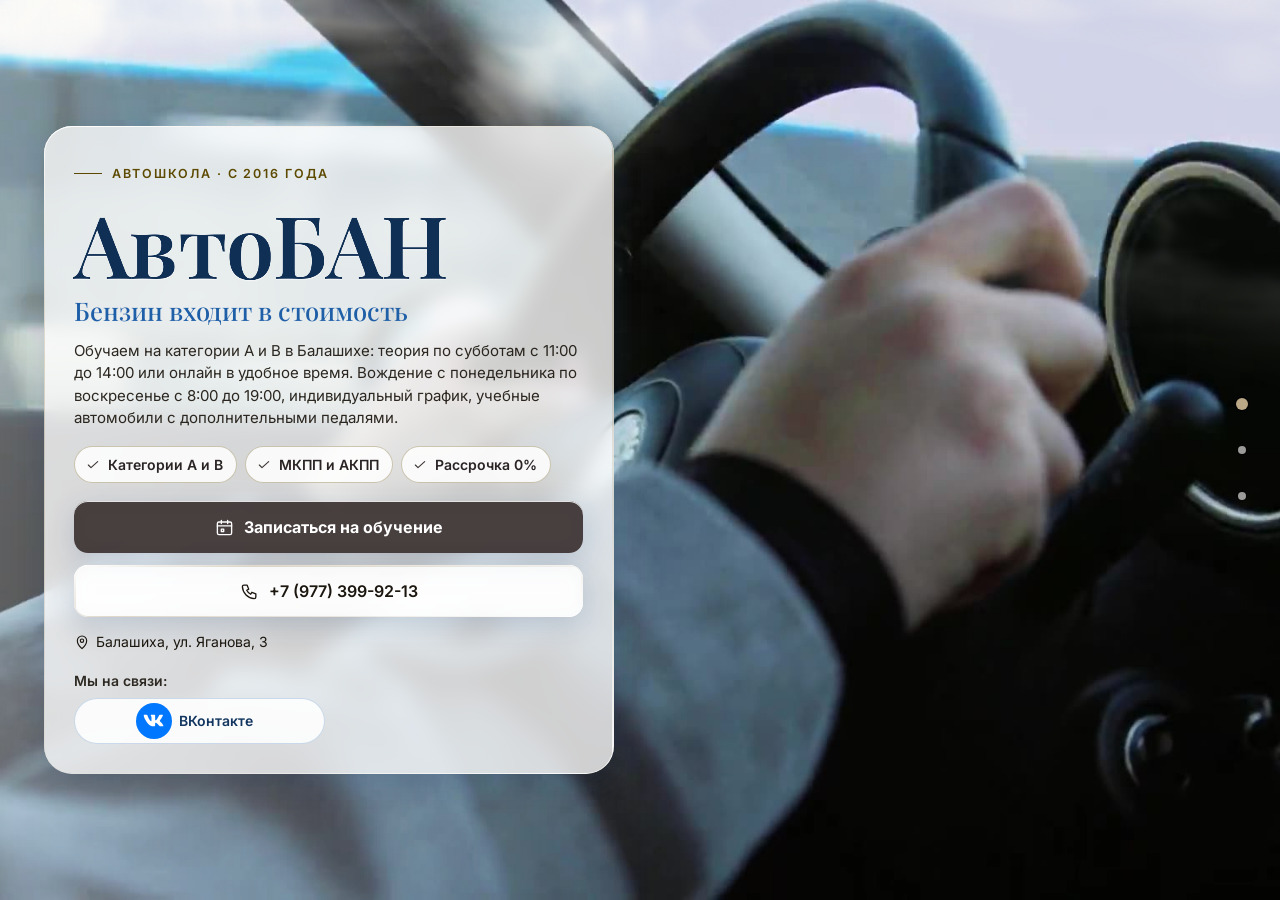
==== index.html @ 44fa5bcd "Автошкола «АвтоБАН»: этап 1 — главная, цены, контакты" ====
<!DOCTYPE html>
<html lang="ru" data-theme="light">
<head>
<meta charset="utf-8">
<meta name="viewport" content="width=device-width, initial-scale=1, viewport-fit=cover">
<title>Автошкола «АвтоБАН» — права категорий A и B, Балашиха, категория B от 55 000 ₽</title>
<meta name="description" content="Автошкола «АвтоБАН» в Балашихе: категории A и B, МКПП и АКПП, бензин входит в стоимость, рассрочка 0%. Категория B — от 55 000 ₽. ул. Яганова, 3. Телефон +7 (977) 399-92-13.">
<meta name="robots" content="noindex, nofollow, noarchive">
<meta name="geo.region" content="RU-SPE">
<meta name="geo.placename" content="Санкт-Петербург">
<meta name="geo.position" content="59.8944504;30.4585142">
<meta name="ICBM" content="59.8944504, 30.4585142">
<meta property="og:type" content="website">
<meta property="og:locale" content="ru_RU">
<meta property="og:site_name" content="Автошкола «АвтоБАН»">
<meta property="og:title" content="Автошкола «АвтоБАН» — права категорий A и B, Балашиха, категория B от 55 000 ₽">
<meta property="og:description" content="Автошкола «АвтоБАН» в Балашихе: категории A и B, МКПП и АКПП, бензин входит в стоимость, рассрочка 0%. Категория B — от 55 000 ₽. ул. Яганова, 3. Телефон +7 (977) 399-92-13.">
<meta name="twitter:card" content="summary_large_image">
<meta name="twitter:title" content="Автошкола «АвтоБАН» — права категорий A и B, Балашиха, категория B от 55 000 ₽">
<meta name="twitter:description" content="Автошкола «АвтоБАН» в Балашихе: категории A и B, МКПП и АКПП, бензин входит в стоимость, рассрочка 0%. Категория B — от 55 000 ₽. ул. Яганова, 3. Телефон +7 (977) 399-92-13.">
<meta name="theme-color" content="#fffbe0">
<link rel="icon" href="data:image/svg+xml,%3Csvg%20xmlns%3D%22http%3A//www.w3.org/2000/svg%22%20viewBox%3D%220%200%2064%2064%22%3E%3Crect%20width%3D%2264%22%20height%3D%2264%22%20rx%3D%2214%22%20fill%3D%22%231f5fa8%22/%3E%3Ccircle%20cx%3D%2232%22%20cy%3D%2232%22%20r%3D%2217%22%20fill%3D%22none%22%20stroke%3D%22%23fff%22%20stroke-width%3D%225%22/%3E%3Ccircle%20cx%3D%2232%22%20cy%3D%2232%22%20r%3D%225%22%20fill%3D%22%23ffc54d%22/%3E%3C/svg%3E">
<script>document.documentElement.classList.add('js');try{var _i=parseInt(localStorage.getItem('nb_fs2'),10),_f=[1,1.15,1.3,1.5][_i];if(_f)document.documentElement.style.setProperty('--fs',_f)}catch(e){}</script>
<style id="hero-timing">:root{--hero-d:1.2s}</style>
<link rel="preload" as="image" href="img/hero-poster.jpg" fetchpriority="high">
<!-- шрифты лежат внутри сайта: Google Fonts у российской аудитории режется -->
<style>
@font-face{font-family:'Inter';font-style:normal;font-weight:400;font-display:swap;src:url(assets/fonts/inter-400-cyrillic-ext.woff2) format('woff2');unicode-range:U+0460-052F, U+1C80-1C8A, U+20B4, U+2DE0-2DFF, U+A640-A69F, U+FE2E-FE2F}
@font-face{font-family:'Inter';font-style:normal;font-weight:400;font-display:swap;src:url(assets/fonts/inter-400-cyrillic.woff2) format('woff2');unicode-range:U+0301, U+0400-045F, U+0490-0491, U+04B0-04B1, U+2116}
@font-face{font-family:'Inter';font-style:normal;font-weight:400;font-display:swap;src:url(assets/fonts/inter-400-latin-ext.woff2) format('woff2');unicode-range:U+0100-02BA, U+02BD-02C5, U+02C7-02CC, U+02CE-02D7, U+02DD-02FF, U+0304, U+0308, U+0329, U+1D00-1DBF, U+1E00-1E9F, U+1EF2-1EFF, U+2020, U+20A0-20AB, U+20AD-20C0, U+2113, U+2C60-2C7F, U+A720-A7FF}
@font-face{font-family:'Inter';font-style:normal;font-weight:400;font-display:swap;src:url(assets/fonts/inter-400-latin.woff2) format('woff2');unicode-range:U+0000-00FF, U+0131, U+0152-0153, U+02BB-02BC, U+02C6, U+02DA, U+02DC, U+0304, U+0308, U+0329, U+2000-206F, U+20AC, U+2122, U+2191, U+2193, U+2212, U+2215, U+FEFF, U+FFFD}
@font-face{font-family:'Inter';font-style:normal;font-weight:500;font-display:swap;src:url(assets/fonts/inter-500-cyrillic-ext.woff2) format('woff2');unicode-range:U+0460-052F, U+1C80-1C8A, U+20B4, U+2DE0-2DFF, U+A640-A69F, U+FE2E-FE2F}
@font-face{font-family:'Inter';font-style:normal;font-weight:500;font-display:swap;src:url(assets/fonts/inter-500-cyrillic.woff2) format('woff2');unicode-range:U+0301, U+0400-045F, U+0490-0491, U+04B0-04B1, U+2116}
@font-face{font-family:'Inter';font-style:normal;font-weight:500;font-display:swap;src:url(assets/fonts/inter-500-latin-ext.woff2) format('woff2');unicode-range:U+0100-02BA, U+02BD-02C5, U+02C7-02CC, U+02CE-02D7, U+02DD-02FF, U+0304, U+0308, U+0329, U+1D00-1DBF, U+1E00-1E9F, U+1EF2-1EFF, U+2020, U+20A0-20AB, U+20AD-20C0, U+2113, U+2C60-2C7F, U+A720-A7FF}
@font-face{font-family:'Inter';font-style:normal;font-weight:500;font-display:swap;src:url(assets/fonts/inter-500-latin.woff2) format('woff2');unicode-range:U+0000-00FF, U+0131, U+0152-0153, U+02BB-02BC, U+02C6, U+02DA, U+02DC, U+0304, U+0308, U+0329, U+2000-206F, U+20AC, U+2122, U+2191, U+2193, U+2212, U+2215, U+FEFF, U+FFFD}
@font-face{font-family:'Inter';font-style:normal;font-weight:600;font-display:swap;src:url(assets/fonts/inter-600-cyrillic-ext.woff2) format('woff2');unicode-range:U+0460-052F, U+1C80-1C8A, U+20B4, U+2DE0-2DFF, U+A640-A69F, U+FE2E-FE2F}
@font-face{font-family:'Inter';font-style:normal;font-weight:600;font-display:swap;src:url(assets/fonts/inter-600-cyrillic.woff2) format('woff2');unicode-range:U+0301, U+0400-045F, U+0490-0491, U+04B0-04B1, U+2116}
@font-face{font-family:'Inter';font-style:normal;font-weight:600;font-display:swap;src:url(assets/fonts/inter-600-latin-ext.woff2) format('woff2');unicode-range:U+0100-02BA, U+02BD-02C5, U+02C7-02CC, U+02CE-02D7, U+02DD-02FF, U+0304, U+0308, U+0329, U+1D00-1DBF, U+1E00-1E9F, U+1EF2-1EFF, U+2020, U+20A0-20AB, U+20AD-20C0, U+2113, U+2C60-2C7F, U+A720-A7FF}
@font-face{font-family:'Inter';font-style:normal;font-weight:600;font-display:swap;src:url(assets/fonts/inter-600-latin.woff2) format('woff2');unicode-range:U+0000-00FF, U+0131, U+0152-0153, U+02BB-02BC, U+02C6, U+02DA, U+02DC, U+0304, U+0308, U+0329, U+2000-206F, U+20AC, U+2122, U+2191, U+2193, U+2212, U+2215, U+FEFF, U+FFFD}
@font-face{font-family:'Inter';font-style:normal;font-weight:700;font-display:swap;src:url(assets/fonts/inter-700-cyrillic-ext.woff2) format('woff2');unicode-range:U+0460-052F, U+1C80-1C8A, U+20B4, U+2DE0-2DFF, U+A640-A69F, U+FE2E-FE2F}
@font-face{font-family:'Inter';font-style:normal;font-weight:700;font-display:swap;src:url(assets/fonts/inter-700-cyrillic.woff2) format('woff2');unicode-range:U+0301, U+0400-045F, U+0490-0491, U+04B0-04B1, U+2116}
@font-face{font-family:'Inter';font-style:normal;font-weight:700;font-display:swap;src:url(assets/fonts/inter-700-latin-ext.woff2) format('woff2');unicode-range:U+0100-02BA, U+02BD-02C5, U+02C7-02CC, U+02CE-02D7, U+02DD-02FF, U+0304, U+0308, U+0329, U+1D00-1DBF, U+1E00-1E9F, U+1EF2-1EFF, U+2020, U+20A0-20AB, U+20AD-20C0, U+2113, U+2C60-2C7F, U+A720-A7FF}
@font-face{font-family:'Inter';font-style:normal;font-weight:700;font-display:swap;src:url(assets/fonts/inter-700-latin.woff2) format('woff2');unicode-range:U+0000-00FF, U+0131, U+0152-0153, U+02BB-02BC, U+02C6, U+02DA, U+02DC, U+0304, U+0308, U+0329, U+2000-206F, U+20AC, U+2122, U+2191, U+2193, U+2212, U+2215, U+FEFF, U+FFFD}
@font-face{font-family:'Playfair Display';font-style:normal;font-weight:500;font-display:swap;src:url(assets/fonts/playfair-display-500-cyrillic.woff2) format('woff2');unicode-range:U+0301, U+0400-045F, U+0490-0491, U+04B0-04B1, U+2116}
@font-face{font-family:'Playfair Display';font-style:normal;font-weight:500;font-display:swap;src:url(assets/fonts/playfair-display-500-latin-ext.woff2) format('woff2');unicode-range:U+0100-02BA, U+02BD-02C5, U+02C7-02CC, U+02CE-02D7, U+02DD-02FF, U+0304, U+0308, U+0329, U+1D00-1DBF, U+1E00-1E9F, U+1EF2-1EFF, U+2020, U+20A0-20AB, U+20AD-20C0, U+2113, U+2C60-2C7F, U+A720-A7FF}
@font-face{font-family:'Playfair Display';font-style:normal;font-weight:500;font-display:swap;src:url(assets/fonts/playfair-display-500-latin.woff2) format('woff2');unicode-range:U+0000-00FF, U+0131, U+0152-0153, U+02BB-02BC, U+02C6, U+02DA, U+02DC, U+0304, U+0308, U+0329, U+2000-206F, U+20AC, U+2122, U+2191, U+2193, U+2212, U+2215, U+FEFF, U+FFFD}
@font-face{font-family:'Playfair Display';font-style:normal;font-weight:600;font-display:swap;src:url(assets/fonts/playfair-display-600-cyrillic.woff2) format('woff2');unicode-range:U+0301, U+0400-045F, U+0490-0491, U+04B0-04B1, U+2116}
@font-face{font-family:'Playfair Display';font-style:normal;font-weight:600;font-display:swap;src:url(assets/fonts/playfair-display-600-latin-ext.woff2) format('woff2');unicode-range:U+0100-02BA, U+02BD-02C5, U+02C7-02CC, U+02CE-02D7, U+02DD-02FF, U+0304, U+0308, U+0329, U+1D00-1DBF, U+1E00-1E9F, U+1EF2-1EFF, U+2020, U+20A0-20AB, U+20AD-20C0, U+2113, U+2C60-2C7F, U+A720-A7FF}
@font-face{font-family:'Playfair Display';font-style:normal;font-weight:600;font-display:swap;src:url(assets/fonts/playfair-display-600-latin.woff2) format('woff2');unicode-range:U+0000-00FF, U+0131, U+0152-0153, U+02BB-02BC, U+02C6, U+02DA, U+02DC, U+0304, U+0308, U+0329, U+2000-206F, U+20AC, U+2122, U+2191, U+2193, U+2212, U+2215, U+FEFF, U+FFFD}
/* ===== Notary site — generator stylesheet (light warm base, dark theme by toggle) ===== */
:root{
  --p100:#665230; --p90:#97825e; --p80:#bba887; --p70:#c2b9a9; --p50:#dad5ce; --p40:#e0dedb;
  --p30:#eeece9; --p20:#f1f1f0; --p10:#f8f8f8; --n100:#0e0f11; --n90:#3c404b; --n10:#fff;

  --bg:var(--p10); --bg2:var(--p20); --bg3:var(--p30); --card:var(--n10); --text:var(--n100); --muted:var(--n90);
  --line:var(--p50); --line2:var(--p40); --accent:var(--p90); --accent-d:var(--p100); --accent-l:var(--p80); --accent-soft:var(--p30);
  --on-accent:#fff; --shadow:0 1px 10px rgba(51,51,51,.10); --shadow-lg:0 12px 40px rgba(30,24,10,.14);
  --hero-ov1:rgba(14,15,17,.72); --hero-ov2:rgba(14,15,17,.30); --sec-ov:rgba(248,248,248,.72);
  --ok:#2e8b57; --bad:#b4453b;
  /* те же цвета составляющими: rgba() понимают все браузеры, color-mix() — нет */
  --bg-rgb:248,248,248; --card-rgb:255,255,255; --accent-rgb:151,130,94; --ok-rgb:46,139,87;

  --zc:var(--fs); --fs:1; --vwu:calc(1vw / var(--fs)); --vhu:calc(1vh / var(--fs));   /* масштаб текста (А−/А+) и «честные» vw/vh под ним */
  --hdr-h:68px; --bar-h:70px; --vh:calc(100*var(--vhu)); --gap:24px; --radius:14px; --radius-s:10px;
  --font:"Inter",Tahoma,Arial,sans-serif; --serif:"Playfair Display",Georgia,"Times New Roman",serif;
  --ease:cubic-bezier(.65,.05,.36,1); --speed:520ms;
}
html[data-theme="dark"]{
  --bg:#17150f; --bg2:#1d1a13; --bg3:#252117; --card:#221e15; --text:#f1ebdf; --muted:#b9ae98;
  --line:#3a3325; --line2:#2f2a1e; --accent:#c9b17f; --accent-d:#e0cf9f; --accent-l:#8d7b58; --accent-soft:#2a251a;
  --on-accent:#17150f; --shadow:0 1px 12px rgba(0,0,0,.45); --shadow-lg:0 14px 40px rgba(0,0,0,.55);
  --hero-ov1:rgba(10,9,6,.80); --hero-ov2:rgba(10,9,6,.40); --sec-ov:rgba(16,15,12,.76);
  --bg-rgb:23,21,15; --card-rgb:34,30,21; --accent-rgb:201,177,127;
}

*,*::before,*::after{box-sizing:border-box}
/* А−/А+: весь сайт — шапка, плашки, меню, формы, окна — растёт пропорционально, как при увеличении масштаба в браузере */
html{-webkit-text-size-adjust:100%;scroll-behavior:auto;zoom:var(--fs,1)}
html,body{height:100%;margin:0;overflow:hidden;background:var(--bg);color:var(--text);
  font-family:var(--font);font-size:16px;line-height:1.55;-webkit-font-smoothing:antialiased}
body{overscroll-behavior:none;position:relative}
a{color:inherit;text-decoration:none}
img{display:block;max-width:100%}
button{font:inherit;color:inherit;background:none;border:0;padding:0;cursor:pointer}
input,select,textarea{font:inherit;color:inherit}
h1,h2,h3,h4,p{margin:0}
ul{margin:0;padding:0;list-style:none}
svg{display:block}
.ico{width:22px;height:22px;stroke:currentColor;fill:none;stroke-width:1.7;stroke-linecap:round;stroke-linejoin:round;flex:none}
.vh{position:absolute!important;width:1px;height:1px;overflow:hidden;clip:rect(0 0 0 0);white-space:nowrap}

/* ---------- typography helpers ---------- */
.kicker{display:inline-flex;align-items:center;gap:10px;font-size:13px;font-weight:600;letter-spacing:.14em;text-transform:uppercase;color:var(--accent)}
.kicker::before{content:"";width:28px;height:1px;background:var(--accent)}
.h2{font-size:clamp(26px,calc(3.2*var(--vwu,1vw)),40px);font-weight:600;letter-spacing:-.02em;line-height:1.12;margin-top:10px}
.lead{color:var(--muted);font-size:17px;max-width:640px;margin-top:12px}
.sec-head{margin-bottom:28px}
#contacts .sec-head{margin-bottom:18px}

/* ---------- buttons ---------- */
.btn{display:inline-flex;align-items:center;justify-content:center;gap:10px;min-height:48px;padding:0 22px;border-radius:999px;
  font-weight:600;font-size:15px;line-height:1;border:1.5px solid transparent;transition:background .25s,color .25s,border-color .25s,transform .2s,box-shadow .25s;white-space:nowrap}
.btn:active{transform:translateY(1px)}
.btn-primary{background:var(--accent-d);color:var(--on-accent);border-color:var(--accent-d)}
.btn-primary:hover{background:var(--accent);border-color:var(--accent);color:#fff}
html[data-theme="dark"] .btn-primary:hover{color:#17150f}
.btn-ghost{border-color:var(--line);color:var(--text);background:var(--card)}
.btn-ghost:hover{border-color:var(--accent);color:var(--accent-d)}
.btn-light{background:rgba(255,255,255,.14);color:#fff;border-color:rgba(255,255,255,.55);backdrop-filter:blur(6px)}
.btn-light:hover{background:#fff;color:var(--n100)}
.btn-white{background:#fff;color:var(--n100);border-color:#fff}
.btn-white:hover{background:var(--p30);border-color:var(--p30)}
.btn .ico{width:18px;height:18px}
.btn-sm{min-height:44px;padding:0 16px;font-size:14px}

/* ---------- header ---------- */
.hdr{position:fixed;top:0;left:0;right:0;height:var(--hdr-h);z-index:200;display:flex;align-items:center;
  zoom:calc(1 / var(--zc,1)); --vwu:1vw; --vhu:1vh;   /* А−/А+ шапку не трогают: она всегда как при 100 % (страница в zoom, шапка — встречный zoom) */
  background:rgba(var(--bg-rgb),.88);backdrop-filter:blur(12px);-webkit-backdrop-filter:blur(12px);
  border-bottom:1px solid var(--line2);transition:background .3s}
.hdr-in{width:100%;max-width:1280px;margin:0 auto;padding:0 28px;display:flex;align-items:center;gap:24px}
.brand{display:flex;align-items:center;gap:12px;min-width:0;min-height:44px}
.mono-img{object-fit:contain;background:#fff;padding:2px;box-sizing:border-box}
.mono{width:42px;height:42px;border-radius:12px;background:var(--accent-d);color:var(--on-accent);display:grid;place-items:center;
  font-family:var(--serif);font-size:20px;font-weight:600;flex:none;letter-spacing:.02em}
.brand-t{display:flex;flex-direction:column;line-height:1.15;min-width:0}
.brand-n{font-weight:600;font-size:15px;white-space:nowrap;overflow:hidden;text-overflow:ellipsis}
.brand-s{font-size:13px;color:var(--muted);white-space:nowrap;overflow:hidden;text-overflow:ellipsis}
.nav{display:flex;align-items:center;gap:4px;margin-left:auto}
.nav > li{position:relative}
.nav-a{display:inline-flex;align-items:center;gap:6px;min-height:44px;padding:10px 12px;border-radius:8px;font-size:14px;font-weight:500;color:var(--text);opacity:.8;transition:opacity .2s,background .2s}
.nav-a:hover,.nav-a.cur,.nav > li.open > .nav-a{opacity:1;background:var(--bg3)}
.nav-a .chev{width:14px;height:14px;transition:transform .25s}
.nav > li.open > .nav-a .chev{transform:rotate(180deg)}
.hdr-tools{display:flex;align-items:center;gap:6px;margin-left:8px}
.tool{width:44px;height:44px;border-radius:10px;display:grid;place-items:center;color:var(--text);opacity:.8;transition:background .2s,opacity .2s}
.tool:hover{background:var(--bg3);opacity:1}
.tool .ico{width:20px;height:20px}
.tool-lang{width:auto;padding:0 10px;gap:6px;font-size:13px;font-weight:600;letter-spacing:.04em;display:flex;align-items:center}
.lang-wrap{position:relative}
.lang-dd{position:absolute;right:0;top:calc(100% + 8px);background:var(--card);border:1px solid var(--line);border-radius:12px;box-shadow:var(--shadow-lg);
  padding:6px;min-width:190px;display:none;z-index:210}
.lang-wrap.open .lang-dd{display:block}
.lang-dd button,.lang-dd a{display:flex;width:100%;align-items:center;gap:10px;min-height:44px;padding:9px 12px;border-radius:8px;font-size:14px;text-align:left}
.lang-dd button:hover,.lang-dd a:hover{background:var(--bg3)}
.lang-dd button.cur,.lang-dd a.cur{color:var(--accent-d);font-weight:600}
.lang-dd b{font-size:13px;letter-spacing:.08em;width:26px;color:var(--muted)}
.hdr-book{margin-left:4px}
.burger{display:none}
.moon,.sun{display:none}
html[data-theme="dark"] .sun{display:block}
html:not([data-theme="dark"]) .moon{display:block}

/* mega menu */
.mega{position:absolute;left:50%;top:calc(100% + 10px);transform:translateX(-50%);width:min(980px,calc(calc(100*var(--vwu,1vw)) - 40px));
  background:var(--card);border:1px solid var(--line);border-radius:16px;box-shadow:var(--shadow-lg);padding:20px;display:none;z-index:210}
.nav > li.open > .mega{display:block}
.mega-head{display:flex;justify-content:space-between;align-items:baseline;gap:16px;padding:0 6px 14px;border-bottom:1px solid var(--line2);margin-bottom:12px}
.mega-head b{font-size:14px}
.mega-head span{font-size:13px;color:var(--muted)}
.mega-grid{display:grid;grid-template-columns:repeat(2,1fr);gap:4px}
.mega-it{display:flex;gap:12px;align-items:flex-start;padding:10px 12px;border-radius:10px;text-align:left;width:100%;transition:background .2s}
.mega-it:hover{background:var(--bg3)}
.mega-it .cic{width:38px;height:38px;border-radius:10px;background:var(--accent-soft);color:var(--accent-d);display:grid;place-items:center;flex:none}
.mega-it .cic .ico{width:20px;height:20px}
.mega-it b{display:block;font-size:14px;font-weight:600}
.mega-it small{display:block;font-size:13px;color:var(--muted);line-height:1.35;margin-top:2px}
.mega-it em{font-style:normal;font-size:13px;color:var(--accent);margin-top:3px;display:block}

/* mobile menu */
.mmenu{position:fixed;top:calc(var(--hdr-h) / var(--zc,1));left:0;right:0;bottom:var(--bar-h);z-index:190;background:var(--bg);overflow-y:auto;padding:14px 18px 30px;display:none}
.mmenu.open{display:block}
.mmenu a,.mmenu .macc > button{display:flex;align-items:center;justify-content:space-between;width:100%;padding:14px 6px;border-bottom:1px solid var(--line2);font-size:17px;font-weight:500;text-align:left}
.mmenu .macc > button .chev{width:18px;height:18px;transition:transform .25s}
.mmenu .macc.open > button .chev{transform:rotate(180deg)}
.mmenu .macc-list{display:none;padding:4px 0 8px}
.mmenu .macc.open .macc-list{display:block}
.mmenu .macc-list button{display:flex;align-items:center;gap:12px;width:100%;padding:11px 8px;border-radius:10px;text-align:left;font-size:15px}
.mmenu .macc-list button:hover{background:var(--bg3)}
.mmenu .macc-list .cic{width:32px;height:32px;border-radius:8px;background:var(--accent-soft);color:var(--accent-d);display:grid;place-items:center;flex:none}
.mmenu .macc-list .cic .ico{width:17px;height:17px}
.mmenu-foot{display:flex;flex-wrap:wrap;gap:8px;margin-top:18px}
.mmenu-foot .btn{flex:1}

/* ---------- full-page scroller ---------- */
.fp{position:relative;width:100%;height:var(--vh);overflow:hidden}
.fp-track{will-change:transform;transition:transform var(--speed) var(--ease)}
.fp-track.no-anim{transition:none}
.sec{position:relative;height:var(--vh);width:100%;overflow:hidden}
.sec-scroll{height:100%;overflow-y:auto;overflow-x:hidden;display:flex;flex-direction:column;
  padding:calc(var(--hdr-h) / var(--zc,1) + 20px) 28px calc(var(--bar-h) + 96px);-webkit-overflow-scrolling:touch;scrollbar-width:thin;scrollbar-color:var(--line) transparent}
.wrap{margin:auto;width:100%;max-width:1180px}
.sec-alt{background:var(--bg2)}

/* reveal animation */
.rv{opacity:0;transform:translateY(18px);transition:opacity .7s ease,transform .7s ease;transition-delay:calc(var(--i,0) * 90ms)}
.sec.active .rv{opacity:1;transform:none}

/* side dots */
.dots{position:fixed;right:16px;top:50%;transform:translateY(-50%);z-index:150;display:flex;flex-direction:column;gap:2px}
.dots button{position:relative;width:44px;height:44px;display:grid;place-items:center}
.dots button::after{content:"";width:8px;height:8px;border-radius:50%;background:var(--muted);opacity:.45;transition:transform .25s,opacity .25s,background .25s}
.dots button:hover::after{opacity:.9}
.dots button.cur::after{background:var(--accent);opacity:1;transform:scale(1.5)}
.dots button span{position:absolute;right:32px;top:50%;transform:translateY(-50%) translateX(6px);background:var(--n100);color:#fff;font-size:13px;
  padding:5px 10px;border-radius:6px;white-space:nowrap;opacity:0;pointer-events:none;transition:opacity .2s,transform .2s}
.dots button:hover span{opacity:1;transform:translateY(-50%)}
.sec-hero ~ .dots{color:#fff}
body[data-sec="0"] .dots button::after{background:#fff}
body[data-sec="0"] .dots button.cur::after{background:var(--p80)}

.sec:not(.sec-hero) .sec-scroll{position:relative;z-index:1}

.status{display:inline-flex;align-items:center;gap:8px;padding:8px 14px 8px 10px;border-radius:999px;background:rgba(255,255,255,.12);border:1px solid rgba(255,255,255,.28);font-size:13px;backdrop-filter:blur(6px)}
.status i{width:9px;height:9px;border-radius:50%;background:#7bd389;box-shadow:0 0 0 3px rgba(123,211,137,.28)}
.status.closed i{background:#f08a7e;box-shadow:0 0 0 3px rgba(240,138,126,.28)}
.status.soon i{background:#f0c674;box-shadow:0 0 0 3px rgba(240,198,116,.28)}
.status span{opacity:.85}
.addr-link{display:inline-flex;align-items:center;gap:6px;border-bottom:1px solid currentColor;padding:13px 0 14px;margin:-13px 0 -14px;transition:color .2s}
.addr-link:hover{color:var(--accent)}
.addr-link .ico{width:16px;height:16px}

/* ---------- services ---------- */
.svc-grid{display:grid;grid-template-columns:repeat(5,1fr);gap:14px}
.svc{display:flex;flex-direction:column;align-items:flex-start;gap:10px;padding:18px 16px 16px;border-radius:var(--radius);background:var(--card);border:1px solid var(--line2);
  text-align:left;min-height:170px;transition:transform .25s,box-shadow .25s,border-color .25s;position:relative}
.svc:hover{transform:translateY(-3px);box-shadow:var(--shadow-lg);border-color:var(--accent-l)}
.svc .cic{width:44px;height:44px;border-radius:12px;background:var(--accent-soft);color:var(--accent-d);display:grid;place-items:center}
.svc b{font-size:15px;font-weight:600;line-height:1.3}
.svc small{font-size:13px;color:var(--muted);line-height:1.35}
.svc em{font-style:normal;font-size:13px;color:var(--accent);margin-top:auto;padding-top:6px;display:inline-flex;align-items:center;gap:4px}
.svc em .ico{width:12px;height:12px}

/* ---------- about ---------- */
.about{display:grid;grid-template-columns:1.15fr .85fr;gap:48px;align-items:start}
.about-txt p{color:var(--muted);margin-top:14px;font-size:16px}
.about-txt p:first-of-type{color:var(--text)}
.quote{margin-top:22px;padding:16px 20px;border-left:3px solid var(--accent);background:var(--card);border-radius:0 12px 12px 0;font-family:var(--serif);font-size:18px;line-height:1.45;color:var(--text)}
.creds{display:grid;gap:10px}
.cred{display:flex;gap:14px;align-items:center;padding:14px 16px;border-radius:12px;background:var(--card);border:1px solid var(--line2)}
.cred .cic{width:40px;height:40px;border-radius:10px;background:var(--accent-soft);color:var(--accent-d);display:grid;place-items:center;flex:none}
.cred .cic .ico{width:20px;height:20px}
.cred small{display:block;font-size:13px;color:var(--muted);text-transform:uppercase;letter-spacing:.06em}
.cred b{display:block;font-size:15px;font-weight:600;line-height:1.3}
.chips{display:flex;flex-wrap:wrap;gap:8px;margin-top:16px}
.chips li{padding:8px 14px;border-radius:999px;border:1px solid var(--accent-l);color:var(--accent-d);font-size:13.5px;font-weight:500;background:var(--card)}
.strong-lbl{margin-top:22px;font-size:13px;text-transform:uppercase;letter-spacing:.1em;color:var(--muted)}

/* ---------- how ---------- */
.steps{display:grid;grid-template-columns:repeat(5,1fr);gap:16px;position:relative;margin-top:14px}
.steps::before{content:"";position:absolute;left:8%;right:8%;top:30px;height:1px;background:var(--line)}
.step{position:relative;padding:0 8px}
.step-n{width:60px;height:60px;border-radius:50%;background:var(--card);border:1.5px solid var(--accent-l);color:var(--accent-d);display:grid;place-items:center;
  font-family:var(--serif);font-size:24px;font-weight:600;position:relative;z-index:1;transition:background .4s,color .4s}
.sec.active .step-n{animation:pop .6s var(--ease) both;animation-delay:calc(var(--i) * 140ms + 150ms)}
@keyframes pop{0%{transform:scale(.6);opacity:0}60%{transform:scale(1.08);opacity:1}100%{transform:scale(1)}}
.step b{display:block;margin-top:16px;font-size:17px;font-weight:600}
.step p{color:var(--muted);font-size:14.5px;margin-top:6px}

/* ---------- reviews ---------- */
.reviews{display:grid;grid-template-columns:300px 1fr;gap:28px;align-items:start}
.rsum{background:var(--card);border:1px solid var(--line2);border-radius:var(--radius);padding:26px 24px;text-align:center}
.rsum .big{font-family:var(--serif);font-size:64px;line-height:1;font-weight:500;color:var(--accent-d)}
.stars{display:inline-flex;gap:3px;--fill:100%}
.stars svg{width:20px;height:20px}
.stars .st{fill:var(--line);stroke:none}
.stars .st.on{fill:#e7b73b}
.stars .st.half{fill:url(#halfgrad)}
.rsum .stars{margin-top:8px}
.rsum p{color:var(--muted);font-size:13.5px;margin-top:10px;line-height:1.4}
.rsum .btn{margin-top:16px;width:100%}
.rsum .gis{display:block;margin:10px 0 -14px;padding:14px 0;font-size:13px;color:var(--accent-d);text-decoration:underline;text-underline-offset:3px}
.rgrid{display:grid;grid-template-columns:repeat(2,1fr);gap:14px}
.rev{background:var(--card);border:1px solid var(--line2);border-radius:var(--radius);padding:20px;display:flex;flex-direction:column;gap:10px}
.rev .stars svg{width:15px;height:15px}
.rev p{font-size:14.5px;line-height:1.5;flex:1}
.rev p::before{content:"“";font-family:var(--serif);color:var(--accent);font-size:22px;line-height:0;margin-right:4px;vertical-align:-6px}
.rev-meta{display:flex;flex-wrap:wrap;justify-content:space-between;gap:4px 10px;align-items:baseline;font-size:13px;color:var(--muted)}
.rev-meta b{color:var(--text);font-weight:600}
.rev-src{display:inline-flex;align-items:center;gap:5px;white-space:nowrap;margin-left:auto}
.rev-src i{width:6px;height:6px;border-radius:50%;background:var(--accent)}
.rev-sample{color:var(--muted);font-style:italic;opacity:.85}
.rev-real{color:var(--accent-d);font-weight:600}
.rev-real i{background:var(--ok)}
.rev-is-real{border-color:var(--accent-l)}
.demo-note{margin-top:14px;max-width:760px;font-size:13.5px;line-height:1.45;color:var(--muted);background:var(--accent-soft);
  border-left:3px solid var(--accent);border-radius:0 8px 8px 0;padding:8px 12px}
.rnote{margin-top:14px;font-size:13px;color:var(--muted)}

/* ---------- faq ---------- */
.faq{display:grid;grid-template-columns:1fr 1fr;gap:0 32px;align-items:start}
.faq-col{display:flex;flex-direction:column}
.fq{border-bottom:1px solid var(--line)}
.fq > button{display:flex;width:100%;align-items:center;justify-content:space-between;gap:16px;min-height:44px;padding:16px 4px;text-align:left;font-weight:600;font-size:15.5px;line-height:1.35}
.fq > button .pl{width:26px;height:26px;border-radius:50%;border:1px solid var(--line);display:grid;place-items:center;flex:none;color:var(--accent-d);transition:transform .3s,background .3s}
.fq > button .pl .ico{width:14px;height:14px}
.fq.open > button .pl{transform:rotate(45deg);background:var(--accent-soft)}
.fq-a{display:grid;grid-template-rows:0fr;transition:grid-template-rows .35s var(--ease)}
.fq.open .fq-a{grid-template-rows:1fr}
.fq-a > div{overflow:hidden}
.fq-a p{color:var(--muted);font-size:14.5px;padding:0 4px 16px;line-height:1.55}
.fq-a .faq-note{font-size:13px;color:var(--accent-d);padding-bottom:6px}
.fq-a .faq-note:empty{display:none}

/* ---------- contacts ---------- */
.contacts{display:grid;grid-template-columns:1fr 1.05fr 1fr;gap:18px;align-items:stretch}
.contacts .cbox{padding:16px 18px}
.cbox{background:var(--card);border:1px solid var(--line2);border-radius:var(--radius);padding:20px}
.cl{display:grid;gap:12px}
.cl li{display:flex;gap:12px;align-items:flex-start}
.cl .cic{width:36px;height:36px;border-radius:10px;background:var(--accent-soft);color:var(--accent-d);display:grid;place-items:center;flex:none}
.cl .cic .ico{width:18px;height:18px}
.cl small{display:block;font-size:13px;color:var(--muted);text-transform:uppercase;letter-spacing:.06em}
.cl b{display:block;font-weight:500;font-size:15px;line-height:1.4}
.cl a.tel,.cl a.mail{display:block;padding:14px 0;margin:-14px 0}
.cl a.tel:hover,.cl a.mail:hover{color:var(--accent-d)}
.hours-link{display:inline-block;font-size:13px;color:var(--accent-d);text-decoration:underline;text-underline-offset:3px;padding:14px 0;margin:-14px 0}
.cl .msgs{display:flex;gap:8px;margin-top:4px;flex-wrap:wrap}
.cl .msgs a{display:inline-flex;align-items:center;gap:6px;padding:6px 10px;border-radius:8px;border:1px solid var(--line);font-size:13px;min-height:44px}
.cl .msgs a .ico{width:16px;height:16px}
.mapbox{display:flex;flex-direction:column;gap:12px;padding:12px}
.map{flex:1;min-height:280px;border-radius:10px;overflow:hidden;border:1px solid var(--line);background:var(--bg3);position:relative}
.map iframe{width:100%;height:100%;border:0;position:absolute;inset:0}
.map-actions{display:flex;gap:8px;flex-wrap:wrap}
.map-actions .btn{flex:1;min-height:44px;font-size:14px;padding:0 12px}

/* form */
.form h3{font-size:19px;font-weight:600}
.form .fdesc{color:var(--muted);font-size:13.5px;margin-top:6px}
.fg{display:grid;gap:8px;margin-top:12px}
.f2{display:grid;grid-template-columns:1fr 1fr;gap:10px}
.fld{display:flex;flex-direction:column;gap:4px}
.fld label{font-size:13px;color:var(--muted);font-weight:500}
.fld input,.fld select,.fld textarea{width:100%;background:var(--bg);border:1px solid var(--line);border-radius:10px;padding:8px 12px;font-size:14px;transition:border-color .2s,box-shadow .2s;min-height:44px}
.fld textarea{min-height:48px;resize:vertical}
.fld input:focus,.fld select:focus,.fld textarea:focus{outline:0;border-color:var(--accent);box-shadow:0 0 0 3px rgba(var(--accent-rgb),.22)}
.fld.err input,.fld.err select{border-color:var(--bad)}
.ferr{font-size:13px;color:var(--bad);display:none}
.fld.err .ferr{display:block}
.fnote{font-size:13px;color:var(--muted);margin-top:8px;line-height:1.4}
.fok{display:none;margin-top:10px;padding:10px 12px;border-radius:10px;background:rgba(var(--ok-rgb),.12);color:var(--ok);font-size:13.5px}
.fok.show{display:block}

.foot{margin-top:18px;padding-top:12px;padding-left:250px;flex-wrap:nowrap;align-items:flex-start;border-top:1px solid var(--line2);display:flex;justify-content:space-between;gap:16px;flex-wrap:wrap;font-size:13px;color:var(--muted)}
.foot p{max-width:none}
.foot .fl{white-space:nowrap;flex:none}
.foot .fl a{margin-left:14px;padding:14px 0;margin-top:-14px;margin-bottom:-14px;display:inline-block;min-width:44px;text-align:center;text-decoration:underline;text-underline-offset:3px}

/* ---------- bottom bar ---------- */
.bar{position:fixed;inset:auto 0 0;z-index:300;background:var(--card);box-shadow:0 -1px 10px rgba(51,51,51,.1);border-top:1px solid var(--line2);
  padding:6px 0;padding-bottom:calc(6px + env(safe-area-inset-bottom,0px))}
.bar-in{display:flex;justify-content:space-around;align-items:center;max-width:1080px;margin:0 auto}
.bi{display:flex;flex-direction:column;align-items:center;gap:5px;padding:8px 24px;border-radius:10px;font-size:13.5px;line-height:1;color:var(--text);opacity:.65;
  transition:opacity .3s,background .3s,color .3s;flex:1;max-width:190px;min-width:0}
.bi span{white-space:nowrap;max-width:100%;overflow:hidden;text-overflow:ellipsis}
.bi .ico{width:24px;height:24px}
.bi:hover{opacity:1;background:var(--bg3)}
.bi.cur{opacity:1;color:var(--accent-d)}


/* ---------- modals ---------- */
.modal{position:fixed;inset:0;z-index:400;background:rgba(14,15,17,.62);display:none;align-items:center;justify-content:center;padding:20px}
.modal.open{display:flex}
.mbox{background:var(--card);color:var(--text);border-radius:18px;width:100%;max-width:560px;max-height:min(calc(86*var(--vhu,1vh)),860px);overflow:auto;padding:26px 26px 22px;position:relative;box-shadow:var(--shadow-lg);
  animation:mup .3s var(--ease)}
@keyframes mup{from{opacity:0;transform:translateY(16px) scale(.98)}to{opacity:1;transform:none}}
.mbox-lg{max-width:760px}
.mclose{position:absolute;top:12px;right:12px;width:44px;height:44px;border-radius:50%;display:grid;place-items:center;color:var(--muted)}
.mclose:hover{background:var(--bg3);color:var(--text)}
.mbox h3{font-size:22px;font-weight:600;padding-right:36px}
.mbox .msub{color:var(--muted);font-size:14px;margin-top:4px}
.hours-t{width:100%;border-collapse:collapse;margin-top:16px;font-size:15px}
.hours-t td{padding:9px 6px;border-bottom:1px solid var(--line2)}
.hours-t td:last-child{text-align:right;font-weight:500;white-space:nowrap}
.hours-t tr.today td{color:var(--accent-d);font-weight:600}
.hours-t tr.today td:first-child::after{content:" · " attr(data-today);font-weight:400;font-size:13px;color:var(--muted)}
.hours-t tr.off td:last-child{color:var(--muted);font-weight:400}
.mnote{margin-top:14px;padding:12px 14px;border-radius:10px;background:var(--bg2);font-size:13.5px;color:var(--muted)}
.mnote b{display:block;color:var(--text);margin-bottom:3px;font-size:13px}
.mcontacts{display:flex;flex-wrap:wrap;gap:8px;margin-top:14px}
.mcontacts a{display:inline-flex;align-items:center;gap:7px;min-height:44px;padding:9px 13px;border-radius:10px;border:1px solid var(--line);font-size:13.5px}
.mcontacts a .ico{width:16px;height:16px}
.mcontacts a:hover{border-color:var(--accent)}
/* способы записи: позвонить, написать на почту, заказать обратный звонок */
.bk-opts{display:grid;gap:10px;margin-top:14px}
.bk-opt{display:flex;align-items:center;gap:14px;min-height:60px;padding:10px 16px;border-radius:14px;border:1px solid var(--line);background:var(--bg3);color:var(--text);font-size:16px;font-weight:600;text-align:left;text-decoration:none;transition:border-color .2s,background .2s}
.bk-opt:hover{border-color:var(--accent);background:var(--accent-soft)}
.bk-opt .ico{width:24px;height:24px;color:var(--accent-d);flex:none}
.bk-opt small{display:block;font-weight:400;font-size:13px;color:var(--muted);margin-top:1px}
.mbox-book{max-width:440px}
/* оплата значками, подпись у общего телефона */
.pay-pills{display:flex;flex-wrap:wrap;gap:6px;margin-top:5px}
.pay-pill{display:inline-flex;align-items:center;gap:6px;padding:4px 11px 4px 9px;border-radius:999px;border:1px solid var(--line);background:var(--bg3);font-size:13px;font-weight:600;line-height:1.3;white-space:nowrap}
.pay-pill .ico{width:15px;height:15px;color:var(--accent-d)}
.pay-pill.pay-logo{background:#fff;border-color:rgba(0,0,0,.12);padding:3px 11px;min-height:28px}
.pay-pill.pay-logo img{display:block;height:17px;width:auto}
.pay-pill.pay-logo img[src$="sbp.svg"]{height:20px}

.brand-t{display:flex;flex-direction:column;justify-content:center;gap:2px;line-height:1.1;min-width:0}
.brand-s{display:block;font-size:10.5px;font-weight:600;letter-spacing:.16em;text-transform:uppercase;color:var(--muted);white-space:nowrap;overflow:visible;text-overflow:clip}
.brand-n{font-size:16px;font-weight:600;white-space:nowrap;overflow:visible;text-overflow:clip}
.nav-a{white-space:nowrap}
#navServices{position:static}
.mega{max-height:calc(calc(100*var(--vhu,1vh)) - var(--hdr-h) - 24px);overflow-y:auto;top:calc(100% + 6px);width:min(980px,calc(calc(100*var(--vwu,1vw)) - 32px))}
@media screen and (max-width:760px){.mega-grid{grid-template-columns:1fr}}
@media screen and (max-width:479px){.brand-t{display:flex}.brand-s{font-size:9px;letter-spacing:.14em}.brand-n{font-size:12.5px;white-space:normal;line-height:1.12}}
.bk-inline{grid-template-columns:repeat(3,1fr);gap:8px}
.bk-inline .bk-opt{flex-direction:column;justify-content:center;gap:5px;min-height:76px;padding:9px 6px;font-size:13.5px;text-align:center;line-height:1.2}
.bk-inline .bk-opt .ico{width:22px;height:22px}
.bk-inline .bk-opt small{display:none}
/* services modal */
.svc-list{margin-top:16px;display:grid;grid-template-columns:1fr 1fr;gap:6px}
.svc-list button{display:flex;gap:10px;align-items:center;width:100%;min-height:44px;text-align:left;padding:10px 12px;border-radius:10px;font-size:14px;line-height:1.35;border:1px solid var(--line2);background:var(--bg)}
.svc-list button:hover{border-color:var(--accent);background:var(--accent-soft)}
.svc-list button .ico{width:16px;height:16px;color:var(--accent);margin-top:2px}
.mhint{font-size:13px;color:var(--muted);margin-top:12px}
.mhead{display:flex;gap:14px;align-items:center;padding-right:36px}
.mhead .cic{width:48px;height:48px;border-radius:12px;background:var(--accent-soft);color:var(--accent-d);display:grid;place-items:center;flex:none}

/* ---------- responsive ---------- */
@media (max-width:1200px){
  .svc-grid{grid-template-columns:repeat(5,1fr)}
  .svc{min-height:160px;padding:14px}
  .svc small{display:none}
}
@media screen and (max-width:991px){
  :root{--hdr-h:62px}
  .nav,.hdr-book{display:none}
  .burger{display:grid}
  .hdr-in{padding:0 18px;gap:12px}
}
@media (max-width:991px){
  :root{--bar-h:64px}
  .sec-scroll{padding:calc(var(--hdr-h) / var(--zc,1) + 16px) 22px calc(var(--bar-h) + 96px)}
  .dots{right:8px;gap:8px}
  .dots button span{display:none}
  .svc-grid{grid-template-columns:repeat(3,1fr);gap:10px}
  .svc{min-height:0}
  .about{grid-template-columns:1fr;gap:22px}
  .steps{grid-template-columns:repeat(5,1fr);gap:10px}
  .step-n{width:48px;height:48px;font-size:20px}
  .step b{font-size:15px}.step p{font-size:13px}
  .reviews{grid-template-columns:1fr;gap:16px}
  .rsum{display:flex;align-items:center;gap:18px;text-align:left;padding:16px 18px}
  .rsum .big{font-size:44px}.rsum .stars{margin:0}.rsum p{margin:0;flex:1}.rsum .btn{margin:0;width:auto}.rsum .gis{display:none}
  .faq{grid-template-columns:1fr;gap:0}
  .contacts{grid-template-columns:1fr 1fr}
  .foot{padding-left:0}
  .contacts .form{grid-column:1 / -1}
  .map{min-height:240px}
  .bi{padding:10px 12px;font-size:13px}
}
@media (max-width:767px){
  :root{--bar-h:62px}
  .h2{font-size:26px}
  .lead{font-size:15px}
  .sec-head{margin-bottom:18px}
  .sec-scroll{padding-left:16px;padding-right:16px}
  .svc-grid{grid-template-columns:repeat(2,1fr);gap:10px}
  .svc{padding:12px;gap:8px}
  .svc .cic{width:36px;height:36px}
  .svc b{font-size:13.5px}
  .svc em{display:none}
  .steps{grid-template-columns:1fr;gap:12px}
  .steps::before{left:24px;right:auto;top:10px;bottom:10px;height:auto;width:1px}
  .step{display:grid;grid-template-columns:48px 1fr;gap:14px;align-items:start;padding:0}
  .step-n{grid-row:1 / span 2}
  .step b{margin-top:10px;grid-column:2}
  .step p{grid-column:2;margin-top:2px}
  .rgrid{display:flex;overflow-x:auto;gap:12px;scroll-snap-type:x mandatory;padding-bottom:8px;margin:0 -16px;padding-left:16px;padding-right:16px;scrollbar-width:none}
  .rgrid::-webkit-scrollbar{display:none}
  .rev{flex:0 0 82%;scroll-snap-align:start}
  .rsum{flex-wrap:wrap;gap:12px}
  .rsum p{flex-basis:100%}
  .contacts{grid-template-columns:1fr;gap:14px}
  .contacts .form{grid-column:auto}
  .cbox{padding:16px}
  .map{min-height:220px}
  .f2{grid-template-columns:1fr}
  .foot{flex-direction:column;gap:8px;padding-left:0}
  .bi{padding:8px 4px;font-size:13px;gap:4px}
  .bi .ico{width:22px;height:22px}
  .sec-scroll{padding-bottom:calc(var(--bar-h) + 66px)}
  .mmenu{padding-bottom:80px}
  .demo-note{font-size:13px;padding:7px 10px}
  .mbox{padding:22px 18px 18px;border-radius:16px}
  .svc-list{grid-template-columns:1fr}
  .dots{right:6px;gap:0}
  .dots button{width:44px;height:44px}
  .dots button::after{width:6px;height:6px}
}
@media screen and (max-width:479px){
  :root{--hdr-h:58px}
  .mono{width:36px;height:36px;font-size:17px;border-radius:10px}
  .brand-n{font-size:14px}
  /* тапы в шапке доведены до 44px (см. .tool ниже) — на самой узкой ширине
     текстовому названию рядом с логотипом уже не хватает места без обрезки,
     поэтому в шапке оставляем только логотип-ссылку */
  .tool{width:44px;height:44px}
  .tool-lang{padding:0 8px;width:auto}
  .tool-lang .ico{display:none}
}
@media (max-width:479px){
  :root{--bar-h:60px}
  .svc{padding:11px 10px}
  .svc b{font-size:13px}
  .bi{padding:6px 2px;font-size:13px;gap:4px;width:100%;max-width:none;letter-spacing:-.01em}
  .bi .ico{width:20px;height:20px}
  .bar{padding:5px 0}
  .cl b{font-size:14px}
}
@media (max-height:640px) and (min-width:768px){
  .svc{min-height:0}
}
@media (prefers-reduced-motion:reduce){
  .fp-track{transition-duration:0s}
  .rv{transition:none;opacity:1;transform:none}
}


/* пометка «демонстрационный проект» в подвале */
.foot-demo{margin-top:.5em;font-size:13px;line-height:1.45;opacity:.62}
.foot-demo a{padding:14px 0;margin:-14px 0;display:inline-block;min-width:44px;text-decoration:underline}

/* --- материалы конторы (перенесённый контент клиента) --- */
.info-links{display:flex;flex-wrap:wrap;gap:10px;justify-content:center;margin-top:26px}
.info-links .ilink{display:inline-flex;align-items:center;gap:8px;min-height:44px;padding:9px 16px;border-radius:999px;border:1px solid var(--line);background:var(--card);color:var(--text);font:inherit;font-size:14px;cursor:pointer;transition:background .2s,border-color .2s}
.info-links .ilink:hover{border-color:var(--accent-d);background:var(--bg-alt)}
.info-tabs{display:flex;flex-wrap:wrap;gap:8px;margin:14px 0 4px}
.info-tabs button{min-height:44px;padding:7px 13px;border-radius:999px;border:1px solid var(--line);background:transparent;color:var(--text);font:inherit;font-size:13px;cursor:pointer}
.info-tabs button[aria-selected="true"]{background:var(--accent-d);border-color:var(--accent-d);color:#fff}
.info-body{max-height:min(calc(56*var(--vhu,1vh)),520px);overflow:auto;margin-top:10px;padding-right:4px}
.info-note{font-size:13px;opacity:.7;margin:6px 0 10px}
.info-i{border-bottom:1px solid var(--line)}
.info-i > button{width:100%;display:flex;justify-content:space-between;align-items:center;gap:12px;padding:13px 2px;background:none;border:0;color:inherit;font:inherit;font-weight:600;text-align:left;cursor:pointer}
.info-i > button .pl{width:26px;height:26px;border-radius:50%;border:1px solid var(--line);display:grid;place-items:center;flex:none;color:var(--accent-d);transition:transform .3s,background .3s}
.info-i > button .pl .ico{width:14px;height:14px}
.info-i.open > button .pl{transform:rotate(45deg);background:var(--accent-soft)}
.info-i > div{display:none;padding:0 2px 14px;font-size:15px;line-height:1.62}
.info-i.open > div{display:block}
.info-i p{margin:0 0 10px}
.info-i h4{margin:14px 0 6px;font-size:15px}
.info-i ul{margin:0 0 10px;padding-left:20px}
.info-i li{margin:0 0 5px}
.info-i table{width:100%;border-collapse:collapse;margin:0 0 12px;font-size:14px}
.info-i th,.info-i td{border:1px solid var(--line);padding:7px 9px;text-align:left;vertical-align:top}
.info-f{display:inline-flex;align-items:center;gap:7px;margin:0 8px 8px 0;min-height:44px;padding:7px 12px;border:1px solid var(--line);border-radius:8px;font-size:13px;text-decoration:none;color:var(--accent-d)}
.info-src{display:block;font-size:13px;opacity:.55;margin-top:8px}

/* мобильный: экран должен помещаться целиком, без прокрутки внутри секции —
   поэтому убираем самое объёмное (встроенная карта заменяется кнопкой) и поджимаем формы */
@media (max-width:760px){
  .mapbox .map{display:none}
  .mapbox{padding:0;background:none;border:0}
  /* карточка со списком контактов на телефоне не нужна: адрес, телефон, часы —
     в нижней плашке; прячем её целиком, иначе остаётся пустая рамка */
  #contacts .cbox-info{display:none}
  .foot{padding-left:0;font-size:13px;gap:8px}
  .foot .fl{white-space:normal;flex:1 1 auto}
  .foot .fl a{margin:-14px 12px -14px 0;padding:14px 0;display:inline-block}
  .form .fld{margin-bottom:8px}
  .reviews .rev:nth-child(n+4){display:none}
  .creds .cred:nth-child(n+4){display:none}
  /* второстепенное на телефоне убираем: метро и оплата есть в модалке часов,
     язык и удобное время можно написать в комментарии */
  .cl li.li-metro,.cl li.li-payment{display:none}
  .fld-lang,.fld-time{display:none}
  .foot [data-i18n="foot_disclaimer"]{display:none}
  .foot{padding-top:10px;font-size:13px}
  #about .sec-head .lead,#contacts .sec-head .lead,.form .fnote{display:none}
  /* на телефоне адрес, часы и телефоны всегда под рукой в нижней плашке,
     поэтому на экране контактов оставляем форму и кнопки карты */
  #about .quote,#about .about-txt p:nth-of-type(3){display:none}
  .creds .cred:nth-child(n+3){display:none}
}

/* ---------- размер текста и режим для слабовидящих ---------- */
.tool-a span{font-weight:700;font-size:13px;line-height:1;letter-spacing:.01em}
#hcBtn[aria-pressed="true"]{border-color:var(--accent-d);color:var(--accent-d)}

html[data-hc="1"]{
  --bg:#000; --bg2:#000; --bg3:#000; --card:#000; --text:#fff; --muted:#fff;
  --line:#fff; --line2:#fff; --accent:#ffe14d; --accent-d:#ffe14d; --accent-l:#ffe14d;
  --accent-soft:#000; --on-accent:#000; --shadow:none; --shadow-lg:none;
  --hero-ov1:rgba(0,0,0,.9); --hero-ov2:rgba(0,0,0,.85); --sec-ov:rgba(0,0,0,.92);
  --bg-rgb:0,0,0; --card-rgb:0,0,0; --accent-rgb:255,225,77;
}
html[data-hc="1"] body{background:#000;color:#fff}
html[data-hc="1"] .sec-bg,html[data-hc="1"] .hero-bg,html[data-hc="1"] .sec-photo{display:none!important}
html[data-hc="1"] *{text-shadow:none!important;box-shadow:none!important;backdrop-filter:none!important}
html[data-hc="1"] .card,html[data-hc="1"] .tool,html[data-hc="1"] .btn,
html[data-hc="1"] .chip,html[data-hc="1"] .tag{border:2px solid #fff!important;background:#000!important;color:#fff!important}
html[data-hc="1"] .btn-primary{background:#ffe14d!important;color:#000!important;border-color:#ffe14d!important}
html[data-hc="1"] .btn-primary *{color:#000!important}
html[data-hc="1"] .sec-scroll :where(p,li,span,small,b,strong,h1,h2,h3,h4,td,th,div){color:#fff!important;opacity:1!important}
html[data-hc="1"] a:not(.btn):not(.nav-a){text-decoration:underline;color:#ffe14d!important}
html[data-hc="1"] :focus-visible{outline:3px solid #ffe14d;outline-offset:2px}

/* палец должен попадать и по ширине, не только по высоте — правило в самом
   конце файла, чтобы точно не быть перебитым медиа-запросами/темой выше */
.tool,.tool-lang,.brand{min-width:44px}

</style>
<link rel="stylesheet" href="css/etalon.css?v=20261112f">
<link rel="stylesheet" href="css/title-b.css?v=20261112f">
<link rel="stylesheet" href="css/nevo.css?v=20261112f">
<link rel="stylesheet" href="css/school.css?v=1">
<script type="application/ld+json">{"@context": "https://schema.org", "@type": "DrivingSchool", "name": "Автошкола «АвтоБАН»", "telephone": "+7 (977) 399-92-13", "email": "avto_ban2020@mail.ru", "sameAs": ["https://vk.com/avto_ban_school"], "address": {"@type": "PostalAddress", "streetAddress": "ул. Яганова, д. 3", "addressLocality": "Балашиха", "addressCountry": "RU"}, "geo": {"@type": "GeoCoordinates", "latitude": 55.8344229, "longitude": 37.9536183}, "department": [{"@type": "DrivingSchool", "name": "Автошкола «АвтоБАН» — ЖК «Пехра»", "telephone": "+7 (977) 399-92-13", "address": {"@type": "PostalAddress", "streetAddress": "ул. Яганова, д. 3 (учебный класс)", "addressLocality": "Балашиха", "addressCountry": "RU"}, "geo": {"@type": "GeoCoordinates", "latitude": 55.8344229, "longitude": 37.9536183}}, {"@type": "DrivingSchool", "name": "Автошкола «АвтоБАН» — Железнодорожный", "telephone": "+7 (977) 399-92-13", "address": {"@type": "PostalAddress", "streetAddress": "ул. Некрасова, д. 12", "addressLocality": "Балашиха", "addressCountry": "RU"}, "geo": {"@type": "GeoCoordinates", "latitude": 55.7490755, "longitude": 37.9988385}}], "hasOfferCatalog": {"@type": "OfferCatalog", "name": "Обучение вождению", "itemListElement": [{"@type": "Offer", "itemOffered": {"@type": "Course", "name": "B  — автомат — Стоимость"}, "price": "60000", "priceCurrency": "RUB"}, {"@type": "Offer", "itemOffered": {"@type": "Course", "name": "B  — механика — Стоимость"}, "price": "55000", "priceCurrency": "RUB"}, {"@type": "Offer", "itemOffered": {"@type": "Course", "name": "A  — мотоцикл — Стоимость"}, "price": "35000", "priceCurrency": "RUB"}, {"@type": "Offer", "itemOffered": {"@type": "Course", "name": "A+B  — Стоимость"}, "price": "80000", "priceCurrency": "RUB"}, {"@type": "Offer", "itemOffered": {"@type": "Course", "name": "Онлайн-теория  — Стоимость"}, "price": "55000", "priceCurrency": "RUB"}]}, "legalName": "Профессиональная образовательная автономная некоммерческая организация «АвтоБАН»"}</script>
</head>
<body data-sec="0">
<svg xmlns="http://www.w3.org/2000/svg" style="display:none" aria-hidden="true">
<!-- Font Awesome Free 5.13.0 by @fontawesome - https://fontawesome.com License - https://fontawesome.com/license/free (Icons: CC BY 4.0) --><symbol id="fa-wa" viewBox="0 0 448 512"><path fill="currentColor" stroke="none" d="M380.9 97.1C339 55.1 283.2 32 223.9 32c-122.4 0-222 99.6-222 222 0 39.1 10.2 77.3 29.6 111L0 480l117.7-30.9c32.4 17.7 68.9 27 106.1 27h.1c122.3 0 224.1-99.6 224.1-222 0-59.3-25.2-115-67.1-157zm-157 341.6c-33.2 0-65.7-8.9-94-25.7l-6.7-4-69.8 18.3L72 359.2l-4.4-7c-18.5-29.4-28.2-63.3-28.2-98.2 0-101.7 82.8-184.5 184.6-184.5 49.3 0 95.6 19.2 130.4 54.1 34.8 34.9 56.2 81.2 56.1 130.5 0 101.8-84.9 184.6-186.6 184.6zm101.2-138.2c-5.5-2.8-32.8-16.2-37.9-18-5.1-1.9-8.8-2.8-12.5 2.8-3.7 5.6-14.3 18-17.6 21.8-3.2 3.7-6.5 4.2-12 1.4-32.6-16.3-54-29.1-75.5-66-5.7-9.8 5.7-9.1 16.3-30.3 1.8-3.7.9-6.9-.5-9.7-1.4-2.8-12.5-30.1-17.1-41.2-4.5-10.8-9.1-9.3-12.5-9.5-3.2-.2-6.9-.2-10.6-.2-3.7 0-9.7 1.4-14.8 6.9-5.1 5.6-19.4 19-19.4 46.3 0 27.3 19.9 53.7 22.6 57.4 2.8 3.7 39.1 59.7 94.8 83.8 35.2 15.2 49 16.5 66.6 13.9 10.7-1.6 32.8-13.4 37.4-26.4 4.6-13 4.6-24.1 3.2-26.4-1.3-2.5-5-3.9-10.5-6.6z"/></symbol><symbol id="fa-tg" viewBox="0 0 448 512"><path fill="currentColor" stroke="none" d="M446.7 98.6l-67.6 318.8c-5.1 22.5-18.4 28.1-37.3 17.5l-103-75.9-49.7 47.8c-5.5 5.5-10.1 10.1-20.7 10.1l7.4-104.9 190.9-172.5c8.3-7.4-1.8-11.5-12.9-4.1L117.8 284 16.2 252.2c-22.1-6.9-22.5-22.1 4.6-32.7L418.2 66.4c18.4-6.9 34.5 4.1 28.5 32.2z"/></symbol><symbol id="fa-vk" viewBox="0 0 576 512"><path fill="currentColor" stroke="none" d="M545 117.7c3.7-12.5 0-21.7-17.8-21.7h-58.9c-15 0-21.9 7.9-25.6 16.7 0 0-30 73.1-72.4 120.5-13.7 13.7-20 18.1-27.5 18.1-3.7 0-9.4-4.4-9.4-16.9V117.7c0-15-4.2-21.7-16.6-21.7h-92.6c-9.4 0-15 7-15 13.5 0 14.2 21.2 17.5 23.4 57.5v86.8c0 19-3.4 22.5-10.9 22.5-20 0-68.6-73.4-97.4-157.4-5.8-16.3-11.5-22.9-26.6-22.9H38.8c-16.8 0-20.2 7.9-20.2 16.7 0 15.6 20 93.1 93.1 195.5C160.4 378.1 229 416 291.4 416c37.5 0 42.1-8.4 42.1-22.9 0-66.8-3.4-73.1 15.4-73.1 8.7 0 23.7 4.4 58.7 38.1 40 40 46.6 57.9 69 57.9h58.9c16.8 0 25.3-8.4 20.4-25-11.2-34.9-86.9-106.7-90.3-111.5-8.7-11.2-6.2-16.2 0-26.2.1-.1 72-101.3 79.4-135.6z"/></symbol>
<symbol id="ico-max" viewBox="0 0 24 24"><text x="12" y="15.6" text-anchor="middle" font-family="Arial,Helvetica,sans-serif" font-size="9.5" font-weight="700" fill="currentColor" stroke="none">max</text></symbol>
<symbol id="ico-home" viewBox="0 0 24 24"><path d="M3 11l9-8 9 8"/><path d="M5 10v10h14V10"/><path d="M10 20v-6h4v6"/></symbol>
<symbol id="ico-scroll" viewBox="0 0 24 24"><path d="M7 3h8l4 4v14H7z"/><path d="M15 3v4h4"/><path d="M10 12h6M10 16h6"/></symbol>
<symbol id="ico-heart" viewBox="0 0 24 24"><path d="M12 20s-7-4.4-7-10a4 4 0 0 1 7-2.5A4 4 0 0 1 19 10c0 5.6-7 10-7 10z"/></symbol>
<symbol id="ico-key" viewBox="0 0 24 24"><circle cx="8" cy="15" r="4"/><path d="M11 12l9-9M15 8l2 2M18 5l2 2"/></symbol>
<symbol id="ico-briefcase" viewBox="0 0 24 24"><rect x="3" y="7" width="18" height="13" rx="2"/><path d="M9 7V4h6v3M3 12h18"/></symbol>
<symbol id="ico-stamp" viewBox="0 0 24 24"><path d="M9 10V5a3 3 0 0 1 6 0v5"/><rect x="4" y="10" width="16" height="5" rx="1"/><path d="M7 15v4h10v-4"/></symbol>
<symbol id="ico-safe" viewBox="0 0 24 24"><rect x="3" y="4" width="18" height="16" rx="2"/><circle cx="12" cy="12" r="4"/><path d="M12 10v2l1.5 1.5M6 20v2M18 20v2"/></symbol>
<symbol id="ico-mail" viewBox="0 0 24 24"><rect x="3" y="5" width="18" height="14" rx="2"/><path d="M3 7l9 6 9-6"/></symbol>
<symbol id="ico-chip" viewBox="0 0 24 24"><rect x="6" y="6" width="12" height="12" rx="2"/><rect x="9" y="9" width="6" height="6"/><path d="M9 2v4M15 2v4M9 18v4M15 18v4M2 9h4M2 15h4M18 9h4M18 15h4"/></symbol>
<symbol id="ico-plus" viewBox="0 0 24 24"><circle cx="12" cy="12" r="9"/><path d="M12 8v8M8 12h8"/></symbol>
<symbol id="ico-plus-s" viewBox="0 0 24 24"><path d="M12 6v12M6 12h12"/></symbol>
<symbol id="ico-pin" viewBox="0 0 24 24"><path d="M12 22s7-6.2 7-12a7 7 0 0 0-14 0c0 5.8 7 12 7 12z"/><circle cx="12" cy="10" r="2.5"/></symbol>
<symbol id="ico-phone" viewBox="0 0 24 24"><path d="M5 4h4l2 5-2.5 1.5a11 11 0 0 0 5 5L15 13l5 2v4a2 2 0 0 1-2 2A16 16 0 0 1 3 6a2 2 0 0 1 2-2z"/></symbol>
<symbol id="ico-pen" viewBox="0 0 24 24"><path d="M4 20h4l10-10-4-4L4 16z"/><path d="M12.5 7.5l4 4"/></symbol>
<symbol id="ico-calendar" viewBox="0 0 24 24"><rect x="3" y="5" width="18" height="16" rx="2"/><path d="M3 10h18M8 3v4M16 3v4"/><path d="M8 14h3v3H8z"/></symbol>
<symbol id="ico-clock" viewBox="0 0 24 24"><circle cx="12" cy="12" r="9"/><path d="M12 7v5l3 2"/></symbol>
<symbol id="ico-telegram" viewBox="0 0 24 24"><path d="M21 4L3 11.5l6 2 2 6 3-4 5 3.5z"/><path d="M9 13.5l12-9.5"/></symbol>
<symbol id="ico-callback" viewBox="0 0 24 24"><path d="M5 4h4l2 5-2.5 1.5a11 11 0 0 0 5 5L15 13l5 2v4a2 2 0 0 1-2 2A16 16 0 0 1 3 6a2 2 0 0 1 2-2z"/><path d="M14.5 3.5h6v6M20.5 3.5l-6.5 6.5"/></symbol>
<symbol id="ico-metro" viewBox="0 0 24 24"><circle cx="12" cy="12" r="9"/><path d="M8 16V8l4 5 4-5v8"/></symbol>
<symbol id="ico-check" viewBox="0 0 24 24"><path d="M5 12l4 4L19 7"/></symbol>
<symbol id="ico-moon" viewBox="0 0 24 24"><path d="M20 14.5A8 8 0 0 1 9.5 4a8 8 0 1 0 10.5 10.5z"/></symbol>
<symbol id="ico-sun" viewBox="0 0 24 24"><circle cx="12" cy="12" r="4"/><path d="M12 2v2M12 20v2M2 12h2M20 12h2M4.9 4.9l1.4 1.4M17.7 17.7l1.4 1.4M4.9 19.1l1.4-1.4M17.7 6.3l1.4-1.4"/></symbol>
<symbol id="ico-globe" viewBox="0 0 24 24"><circle cx="12" cy="12" r="9"/><path d="M3 12h18M12 3a14 14 0 0 1 0 18M12 3a14 14 0 0 0 0 18"/></symbol>
<symbol id="ico-menu" viewBox="0 0 24 24"><path d="M4 7h16M4 12h16M4 17h16"/></symbol>
<symbol id="ico-x" viewBox="0 0 24 24"><path d="M6 6l12 12M18 6L6 18"/></symbol>
<symbol id="ico-chev" viewBox="0 0 24 24"><path d="M6 9l6 6 6-6"/></symbol>
<symbol id="ico-card" viewBox="0 0 24 24"><rect x="3" y="6" width="18" height="12" rx="2"/><path d="M3 10h18M7 15h4"/></symbol>
<symbol id="ico-cash" viewBox="0 0 24 24"><rect x="2.5" y="6" width="19" height="12" rx="2"/><circle cx="12" cy="12" r="2.6"/><path d="M6 12h.01M18 12h.01"/></symbol>
<symbol id="ico-shield" viewBox="0 0 24 24"><path d="M12 3l8 3v6c0 5-3.5 8-8 9-4.5-1-8-4-8-9V6z"/><path d="M9 12l2 2 4-4"/></symbol>
<symbol id="ico-hash" viewBox="0 0 24 24"><path d="M10 4L8 20M16 4l-2 16M4 9h17M3 15h17"/></symbol>
<symbol id="ico-users" viewBox="0 0 24 24"><circle cx="9" cy="8" r="3.5"/><path d="M2.5 20a6.5 6.5 0 0 1 13 0"/><circle cx="17" cy="9" r="2.5"/><path d="M15.5 14.5a5 5 0 0 1 6 5"/></symbol>
<symbol id="ico-award" viewBox="0 0 24 24"><circle cx="12" cy="9" r="6"/><path d="M8.5 14L7 22l5-3 5 3-1.5-8"/></symbol>
<symbol id="ico-route" viewBox="0 0 24 24"><circle cx="6" cy="18" r="2.5"/><circle cx="18" cy="6" r="2.5"/><path d="M8.5 18H14a3 3 0 0 0 0-6h-4a3 3 0 0 1 0-6h5.5"/></symbol>
<symbol id="ico-arrow" viewBox="0 0 24 24"><path d="M5 12h14M13 6l6 6-6 6"/></symbol>
<symbol id="ico-ext" viewBox="0 0 24 24"><path d="M14 4h6v6M20 4l-9 9"/><path d="M19 14v5a1 1 0 0 1-1 1H5a1 1 0 0 1-1-1V6a1 1 0 0 1 1-1h5"/></symbol>
<symbol id="ico-send" viewBox="0 0 24 24"><path d="M21 3L10 14"/><path d="M21 3l-7 18-4-7-7-4z"/></symbol>
<symbol id="ico-vk" viewBox="0 0 24 24"><rect x="3" y="3" width="18" height="18" rx="4"/><path d="M7 9c.5 4 2.5 6 5 6v-6m0 3c1.5 0 3-1.5 3-3m-3 3c1.5 0 3 1.5 3 3"/></symbol>
<symbol id="ico-copy" viewBox="0 0 24 24"><rect x="9" y="9" width="11" height="11" rx="2"/><path d="M5 15V6a2 2 0 0 1 2-2h9"/></symbol>
<symbol id="ico-eye" viewBox="0 0 24 24"><path d="M2 12s3.8-6.5 10-6.5S22 12 22 12s-3.8 6.5-10 6.5S2 12 2 12Z"/><circle cx="12" cy="12" r="3"/></symbol>
</svg>

<!-- ===== шапка: на первом экране скрыта, закрепляется со второго ===== -->
<header class="hdr" id="hdr">
  <div class="hdr-in">
    <a class="brand" href="#home" data-go="home" aria-label="Автошкола «АвтоБАН»">
      <span class="brand-t"><span class="brand-s">Автошкола</span><span class="brand-n">АвтоБАН</span></span>
    </a>
    <ul class="nav" id="nav"><li><a class="nav-a" href="#home" data-go="home">Главная</a></li><li><a class="nav-a" href="#services" data-go="services">Цены</a></li><li><a class="nav-a" href="#contacts" data-go="contacts">Филиалы</a></li><li><a class="nav-a" href="credits.html">О сайте</a></li></ul>
    <div class="hdr-tools">
      <div class="hdr-a11y" role="group" aria-label="Размер текста, контраст и тема">
        <button class="tool tool-a" id="fsDown" type="button" title="Мельче" aria-label="Мельче"><span>А−</span></button>
        <button class="tool tool-a" id="fsUp" type="button" title="Крупнее" aria-label="Крупнее"><span>А+</span></button>
        <button class="tool" id="hcBtn" type="button" title="Для слабовидящих" aria-label="Для слабовидящих" aria-pressed="false"><svg class="ico"><use href="#ico-eye"/></svg></button>
        <button class="tool" id="themeBtn" type="button" title="Тёмная / светлая тема" aria-label="Тёмная / светлая тема"><svg class="ico moon"><use href="#ico-moon"/></svg><svg class="ico sun"><use href="#ico-sun"/></svg></button>
      </div>
      <a class="btn btn-primary btn-sm hdr-book" href="#book" data-modal="bookModal">Записаться на обучение</a>
      <a class="hdr-tel" href="tel:+79773999213" aria-label="Позвонить +7 (977) 399-92-13"><svg class="ico"><use href="#ico-phone"/></svg><span>+7 (977) 399-92-13</span></a>
      <button class="tool burger" id="burger" type="button" aria-controls="mmenu" aria-expanded="false" aria-label="Меню"><svg class="ico"><use href="#ico-menu"/></svg></button>
    </div>
  </div>
</header>

<nav class="mmenu" id="mmenu" aria-label="Меню">
  <a href="#home" data-go="home"><span>Главная</span></a>
  <a href="#services" data-go="services"><span>Цены</span></a>
  <a href="#contacts" data-go="contacts"><span>Филиалы</span></a>
  <a href="credits.html"><span>О сайте</span></a>
  <div class="mm-set">
    <div class="mm-tools" role="group" aria-label="Размер текста, контраст и тема"><button type="button" data-proxy="#fsDown" aria-label="Мельче"><span>А−</span></button><button type="button" data-proxy="#fsUp" aria-label="Крупнее"><span>А+</span></button><button type="button" data-proxy="#hcBtn" aria-label="Для слабовидящих"><svg class="ico"><use href="#ico-eye"/></svg></button><button type="button" data-proxy="#themeBtn" aria-label="Тёмная / светлая тема"><svg class="ico moon"><use href="#ico-moon"/></svg><svg class="ico sun"><use href="#ico-sun"/></svg></button></div>
  </div>
  <div class="mmenu-foot">
    <a class="btn btn-primary" href="#book" data-modal="bookModal">Записаться на обучение</a>
    <a class="btn btn-ghost" href="tel:+79773999213"><svg class="ico"><use href="#ico-phone"/></svg>+7 (977) 399-92-13</a>
  </div>
</nav>

<main class="fp" id="fp">
  <div class="fp-track" id="track">

<!-- 1. HOME -->
    <section class="sec sec-hero active" id="home" data-title="nav_home">
      <div class="hero-bg" aria-hidden="true">
        <video class="hero-video" id="heroVideo" autoplay muted loop playsinline preload="auto" poster="img/hero-poster.jpg" disablepictureinpicture tabindex="-1"></video>
        <script>(function(){var v=document.getElementById('heroVideo');if(!v)return;var c=navigator.connection;if((window.matchMedia&&matchMedia('(prefers-reduced-motion:reduce)').matches)||(c&&c.saveData)){v.removeAttribute('autoplay');return}v.src=(window.matchMedia&&matchMedia('(max-width:768px)').matches)?'img/hero-video-mobile.mp4':'img/hero-video.mp4'})();</script>
        <canvas class="hero-clouds" id="heroClouds"></canvas>
      </div>
      <div class="sec-scroll"><div class="wrap">
        <div class="hero hero-plq glass glow">
          <span class="kicker rv" style="--i:0">Автошкола · с 2016 года</span>
          <h1 class="hero-h1"><span class="hw" id="heroWord">АвтоБАН</span><span class="hn rv" style="--i:1">Бензин входит в стоимость</span></h1>
          <p class="hero-lead rv" style="--i:2">Обучаем на категории A и B в Балашихе: теория по субботам с 11:00 до 14:00 или онлайн в удобное время. Вождение с понедельника по воскресенье с 8:00 до 19:00, индивидуальный график, учебные автомобили с дополнительными педалями.</p>
          <ul class="hero-cats rv" style="--i:3" aria-label="Обучение"><li><svg class="ico"><use href="#ico-check"/></svg>Категории A и B</li><li><svg class="ico"><use href="#ico-check"/></svg>МКПП и АКПП</li><li><svg class="ico"><use href="#ico-check"/></svg>Рассрочка 0%</li></ul>
          <div class="hero-cta rv" style="--i:4">
            <a class="btn btn-glass btn-book glass glow" href="#book" data-modal="bookModal"><svg class="ico"><use href="#ico-calendar"/></svg><span>Записаться на обучение</span></a>
            <a class="btn btn-glass btn-call glass glow" href="tel:+79773999213"><svg class="ico"><use href="#ico-phone"/></svg><span>+7 (977) 399-92-13</span></a>
          </div>
          <p class="hero-addr rv" style="--i:5"><a class="addr-link" href="#contacts" data-go="contacts"><svg class="ico"><use href="#ico-pin"/></svg>Балашиха, ул. Яганова, 3</a></p>
          <div class="hero-soc ac-soc2 rv" style="--i:6"><span class="soc-cap">Мы на связи:</span><a class="soc soc-vk" href="https://vk.com/avto_ban_school" target="_blank" rel="noopener" aria-label="Мы во ВКонтакте"><span class="soc-i"><svg><use href="#fa-vk"/></svg></span><span class="soc-n">ВКонтакте</span></a></div>
        </div>
      </div></div>
    </section>

<!-- services -->
    <section class="sec nk-sec" id="services" data-title="nav_services">
      <div class="sec-bg" aria-hidden="true"><div class="a4bg ac-dash" aria-hidden="true"><svg viewBox="0 0 1600 900" preserveAspectRatio="xMidYMax slice" focusable="false"><g transform="translate(1300 690)"><circle class="acd-face" r="220"/><circle class="acd-arc" r="200" pathLength="360" stroke-dasharray="240 120" transform="rotate(150)"/><circle class="acd-red" r="200" pathLength="360" stroke-dasharray="40 320" transform="rotate(350)"/><line class="acd-tick" x1="0" y1="-186" x2="0" y2="-164" transform="rotate(-120)"/><line class="acd-tick" x1="0" y1="-186" x2="0" y2="-164" transform="rotate(-100)"/><line class="acd-tick" x1="0" y1="-186" x2="0" y2="-164" transform="rotate(-80)"/><line class="acd-tick" x1="0" y1="-186" x2="0" y2="-164" transform="rotate(-60)"/><line class="acd-tick" x1="0" y1="-186" x2="0" y2="-164" transform="rotate(-40)"/><line class="acd-tick" x1="0" y1="-186" x2="0" y2="-164" transform="rotate(-20)"/><line class="acd-tick" x1="0" y1="-186" x2="0" y2="-164" transform="rotate(0)"/><line class="acd-tick" x1="0" y1="-186" x2="0" y2="-164" transform="rotate(20)"/><line class="acd-tick" x1="0" y1="-186" x2="0" y2="-164" transform="rotate(40)"/><line class="acd-tick" x1="0" y1="-186" x2="0" y2="-164" transform="rotate(60)"/><line class="acd-tick" x1="0" y1="-186" x2="0" y2="-164" transform="rotate(80)"/><line class="acd-tick" x1="0" y1="-186" x2="0" y2="-164" transform="rotate(100)"/><line class="acd-tick" x1="0" y1="-186" x2="0" y2="-164" transform="rotate(120)"/><text class="acd-num" x="0" y="-130" transform="rotate(-120)">0</text><text class="acd-num" x="0" y="-130" transform="rotate(-80)">40</text><text class="acd-num" x="0" y="-130" transform="rotate(-40)">80</text><text class="acd-num" x="0" y="-130" transform="rotate(0)">120</text><text class="acd-num" x="0" y="-130" transform="rotate(40)">160</text><text class="acd-num" x="0" y="-130" transform="rotate(80)">200</text><text class="acd-num" x="0" y="-130" transform="rotate(120)">240</text><g class="acd-needle acd-n1"><path d="M-7 0 L0 -176 L7 0Z"/></g><circle class="acd-hub" r="20"/></g><g transform="translate(300 720)"><circle class="acd-face" r="170"/><circle class="acd-arc" r="150" pathLength="360" stroke-dasharray="240 120" transform="rotate(150)"/><circle class="acd-red" r="150" pathLength="360" stroke-dasharray="40 320" transform="rotate(350)"/><line class="acd-tick" x1="0" y1="-136" x2="0" y2="-114" transform="rotate(-120)"/><line class="acd-tick" x1="0" y1="-136" x2="0" y2="-114" transform="rotate(-100)"/><line class="acd-tick" x1="0" y1="-136" x2="0" y2="-114" transform="rotate(-80)"/><line class="acd-tick" x1="0" y1="-136" x2="0" y2="-114" transform="rotate(-60)"/><line class="acd-tick" x1="0" y1="-136" x2="0" y2="-114" transform="rotate(-40)"/><line class="acd-tick" x1="0" y1="-136" x2="0" y2="-114" transform="rotate(-20)"/><line class="acd-tick" x1="0" y1="-136" x2="0" y2="-114" transform="rotate(0)"/><line class="acd-tick" x1="0" y1="-136" x2="0" y2="-114" transform="rotate(20)"/><line class="acd-tick" x1="0" y1="-136" x2="0" y2="-114" transform="rotate(40)"/><line class="acd-tick" x1="0" y1="-136" x2="0" y2="-114" transform="rotate(60)"/><line class="acd-tick" x1="0" y1="-136" x2="0" y2="-114" transform="rotate(80)"/><line class="acd-tick" x1="0" y1="-136" x2="0" y2="-114" transform="rotate(100)"/><line class="acd-tick" x1="0" y1="-136" x2="0" y2="-114" transform="rotate(120)"/><text class="acd-num" x="0" y="-80" transform="rotate(-120)">0</text><text class="acd-num" x="0" y="-80" transform="rotate(-80)">1</text><text class="acd-num" x="0" y="-80" transform="rotate(-40)">2</text><text class="acd-num" x="0" y="-80" transform="rotate(0)">3</text><text class="acd-num" x="0" y="-80" transform="rotate(40)">4</text><text class="acd-num" x="0" y="-80" transform="rotate(80)">5</text><text class="acd-num" x="0" y="-80" transform="rotate(120)">6</text><g class="acd-needle acd-n2"><path d="M-7 0 L0 -126 L7 0Z"/></g><circle class="acd-hub" r="15"/></g><g transform="translate(720 840)"><circle class="acd-lamp" r="12"/><circle class="acd-lamp" cx="60" r="12"/><circle class="acd-lamp" cx="120" r="12"/></g></svg></div></div>
      <div class="sec-scroll"><div class="wrap">
        <div class="sec-head glass glow"><span class="kicker rv" style="--i:0">Стоимость обучения</span><h2 class="h2 rv" style="--i:1">Курсы на категории A и B</h2></div>
        <div class="cbox ac-tbl ac-c1 rv"><div class="ac-tr ac-th"><span>Курс</span><span>Стоимость</span></div><div class="ac-tr"><span class="ac-c"><i>B</i> — автомат<small>3 месяца, практика с инструктором 55 ч.</small></span><b>60&nbsp;000&nbsp;₽</b></div><div class="ac-tr"><span class="ac-c"><i>B</i> — механика<small>3 месяца, практика с инструктором 57 ч.</small></span><b>55&nbsp;000&nbsp;₽</b></div><div class="ac-tr"><span class="ac-c"><i>A</i> — мотоцикл<small>от 2,5 месяцев, практика 19 ч.</small></span><b>35&nbsp;000&nbsp;₽</b></div><div class="ac-tr"><span class="ac-c"><i>A+B</i><small>3 месяца, практика 55/57/19 ч.</small></span><b>80&nbsp;000&nbsp;₽</b></div><div class="ac-tr"><span class="ac-c"><i>Онлайн-теория</i><small>категория B, теория в приложении, практика 55/57 ч.</small></span><b>от 55&nbsp;000&nbsp;₽</b></div></div><div class="cbox ac-extra rv" style="--i:2">Индивидуальные занятия с инструктором: 90 мин — <b>3 000 ₽</b> · участникам СВО скидка <b>2 000 ₽</b></div>
        <ul class="a4-notes rv"><li><svg class="ico"><use href="#ico-check"/></svg><span>Бензин входит в стоимость, цена фиксированная, без переплат</span></li><li><svg class="ico"><use href="#ico-calendar"/></svg><span>Теория по субботам с 11:00 до 14:00 или онлайн в любое время</span></li><li><svg class="ico"><use href="#ico-card"/></svg><span>Рассрочка платежа 0%, скидки</span></li><li><svg class="ico"><use href="#ico-shield"/></svg><span>Сопровождение на экзамен в ГИБДД, автомобиль на экзамен предоставляют</span></li></ul>
        <div class="a4-cta rv"><a class="btn btn-primary" href="#book" data-modal="bookModal"><svg class="ico"><use href="#ico-calendar"/></svg><span>Записаться на обучение</span></a></div>
      </div></div>
    </section>

    

    

    

    

<!-- contacts -->
    <section class="sec nk-sec" id="contacts" data-title="nav_contacts">
      <div class="sec-bg" aria-hidden="true"><div class="a4bg vl-scheme" aria-hidden="true"><svg viewBox="0 0 1600 900" preserveAspectRatio="xMidYMid slice" focusable="false"><path class="vls-wave" d="M0 820 C 300 790, 700 850, 1000 810 S 1400 780, 1600 820M0 860 C 400 830, 800 890, 1600 850"/><path id="vlr1" class="vls-route" d="M460 183 Q896 328 1140 717"/><circle class="vls-ring" cx="460" cy="183" r="16" style="animation-delay:-0.00s"/><circle class="vls-pt" cx="460" cy="183" r="9"/><circle class="vls-ring" cx="1140" cy="717" r="16" style="animation-delay:-0.45s"/><circle class="vls-pt" cx="1140" cy="717" r="9"/><circle class="vls-hub" cx="460" cy="183" r="13"/><circle class="vls-dot" r="6"><animateMotion dur="4.9s" begin="-0.7s" repeatCount="indefinite"><mpath href="#vlr1"/></animateMotion></circle></svg></div></div>
      <div class="sec-scroll"><div class="wrap">
        <div class="sec-head glass glow"><span class="kicker rv" style="--i:0">Филиалы</span><h2 class="h2 rv" style="--i:1">Как нас найти</h2></div>
        <div class="contacts nk-contacts vl-contacts">
          <div class="cbox vl-offs rv"><ul class="vl-ol vl-flat"><li><span>ЖК «Пехра»</span><a class="addr-link" href="https://yandex.ru/maps/?ll=37.9536183,55.8344229&z=16&pt=37.9536183,55.8344229" target="_blank" rel="noopener">ул. Яганова, д. 3 (учебный класс)</a><span class="addr-note">пн–вс 11:00–19:00</span></li><li><span>Железнодорожный</span><a class="addr-link" href="https://yandex.ru/maps/?ll=37.9988385,55.7490755&z=16&pt=37.9988385,55.7490755" target="_blank" rel="noopener">ул. Некрасова, д. 12</a><span class="addr-note">пн–вс 11:00–19:00</span></li></ul><p class=vl-more>Адрес ул. Некрасова, 12 указан на сайте в «Сведениях» как место осуществления образовательной деятельности.</p></div>
          <div class="cbox mapbox rv" style="--i:3">
            <a class="map-static" href="https://yandex.ru/maps/?ll=37.9762,55.7917&z=11&pt=37.9536183,55.8344229,pm2orm1~37.9988385,55.7490755,pm2orm2" target="_blank" rel="noopener" aria-label="Открыть карту в Яндекс Картах"><img src="img/map-static.webp" width="720" height="300" alt="Карта: адреса автошколы" loading="lazy" decoding="async"><span class="map-osm">© OpenStreetMap</span></a><div class="map"><iframe data-src="https://yandex.ru/map-widget/v1/?ll=37.9762,55.7917&z=11&pt=37.9536183,55.8344229,pm2orm1~37.9988385,55.7490755,pm2orm2" title="Карта: Автошкола «АвтоБАН»" allowfullscreen></iframe></div>
            <p class="vl-tel"><svg class="ico"><use href="#ico-phone"/></svg><a class="tel" href="tel:+79773999213">+7 (977) 399-92-13</a><span class="addr-note"><span class="nw">пн–вс с 11:00 до 19:00</span></span><span class="addr-note">Директор: <a class="tel" href="tel:+79165858956">+7 (916) 585-89-56</a> · администрация: <a class="tel" href="tel:+79253553557">+7 (925) 355-35-57</a>, <a class="tel" href="tel:+79162648003">+7 (916) 264-80-03</a></span></p>
            <p class="a4-mail"><svg class="ico"><use href="#ico-mail"/></svg><a class="mail" href="mailto:avto_ban2020@mail.ru">avto_ban2020@mail.ru</a> · <a href="https://vk.com/avto_ban_school" target="_blank" rel="noopener">ВКонтакте</a></p>
            <div class="map-actions"><button class="btn btn-ghost" type="button" data-modal="wayModal"><svg class="ico"><use href="#ico-metro"/></svg><span>Как добраться</span></button>
              <a class="btn btn-ghost" href="https://yandex.ru/maps/?ll=37.9762,55.7917&z=11&pt=37.9536183,55.8344229,pm2orm1~37.9988385,55.7490755,pm2orm2" target="_blank" rel="noopener"><svg class="ico"><use href="#ico-ext"/></svg><span>На Яндекс.Картах</span></a></div>
          </div>
        </div>
      </div></div>
    </section>

    

    



  </div>
</main>

<!-- side dots -->
<nav class="dots" id="dots" aria-label="Разделы"></nav>

<!-- ===== bottom bar ===== -->
<nav class="bar" aria-label="Быстрые действия">
  <div class="bar-in">
    <a class="bi" href="https://yandex.ru/maps/?rtext=~55.8344229,37.9536183&rtt=auto" target="_blank" rel="noopener"><svg class="ico"><use href="#ico-route"/></svg><span>Маршрут</span></a>
    <a class="bi" href="tel:+79773999213"><svg class="ico"><use href="#ico-phone"/></svg><span>Позвонить</span></a>
    <a class="bi" href="#mail" data-modal="mailModal"><svg class="ico"><use href="#ico-pen"/></svg><span>Написать</span></a>
    <a class="bi" href="#book" data-modal="bookModal"><svg class="ico"><use href="#ico-calendar"/></svg><span>Записаться</span></a>
    <a class="bi" href="#hours" data-modal="hoursModal"><svg class="ico"><use href="#ico-clock"/></svg><span>Часы</span></a>
    <a class="bi" href="mailto:avto_ban2020@mail.ru"><svg class="ico"><use href="#ico-mail"/></svg><span>Почта</span></a>
  </div>
</nav>

<!-- ===== modals ===== -->
<div class="modal" id="bookModal" role="dialog" aria-modal="true" aria-labelledby="bookTitle">
  <div class="mbox mbox-book flipc flipc-swap">
    <button class="mclose" type="button" title="Закрыть" aria-label="Закрыть"><svg class="ico"><use href="#ico-x"/></svg></button>
   <div class="flip-front">
    <h3 id="bookTitle">Как удобнее записаться на обучение?</h3>
    <div class="bk-opts">
      <button class="bk-opt" type="button" data-flip="tel"><svg class="ico"><use href="#ico-phone"/></svg><span><span>Позвонить</span><small>+7 (977) 399-92-13</small></span></button>
      <button class="bk-opt" type="button" data-flip="mail"><svg class="ico"><use href="#ico-mail"/></svg><span><span>Написать на почту</span><small>avto_ban2020@mail.ru</small></span></button>
      <button class="bk-opt" type="button" data-flip="cb"><svg class="ico"><use href="#ico-callback"/></svg><span><span>Заказать обратный звонок</span></span></button>
    </div>
   </div>
   <div class="flip-back" data-cb-back="md" aria-hidden="true"></div>
  </div>
</div>













<div class="modal" id="wayModal" role="dialog" aria-modal="true" aria-labelledby="wayModalT">
  <div class="mbox mbox-rev">
    <button class="mclose" type="button" title="Закрыть" aria-label="Закрыть"><svg class="ico"><use href="#ico-x"/></svg></button>
    <h3 id="wayModalT">Как добраться</h3>
    <div class="nk-mbody"><ul class="nk-list"><li>ЖК «Пехра» — ул. Яганова, д. 3 (учебный класс)</li><li>Железнодорожный — ул. Некрасова, д. 12</li></ul><p class="nk-note">Учебный класс — в Балашихе, ул. Яганова, 3 (ЖК «Пехра»). Запись и вопросы — по телефону +7 (977) 399-92-13.</p></div>
  </div>
</div>
<div class="modal" id="mailModal" role="dialog" aria-modal="true" aria-labelledby="mailTitle">
  <div class="mbox mbox-mail">
    <button class="mclose" type="button" title="Закрыть" aria-label="Закрыть"><svg class="ico"><use href="#ico-x"/></svg></button>
    <div id="mailBox"></div>
  </div>
</div>
<div class="modal" id="hoursModal" role="dialog" aria-modal="true" aria-labelledby="hoursTitle">
  <div class="mbox">
    <button class="mclose" type="button" title="Закрыть" aria-label="Закрыть"><svg class="ico"><use href="#ico-x"/></svg></button>
    <h3 id="hoursTitle">Часы работы</h3>
    <p class="msub">Телефон автошколы +7 (977) 399-92-13: пн–вс с 11:00 до 19:00.</p>
    <table class="hours-t"><tbody id="hoursBody"></tbody></table>
        <div class="mnote"><b>Вне часов приёма</b><span>Оставьте заявку через форму на сайте или напишите на почту — ответим в ближайший рабочий день.</span></div>
    <div class="mcontacts">
      <a href="tel:+79773999213"><svg class="ico"><use href="#ico-phone"/></svg>+7 (977) 399-92-13</a>
      <a href="mailto:avto_ban2020@mail.ru"><svg class="ico"><use href="#ico-mail"/></svg>avto_ban2020@mail.ru</a>

      <a href="#book" data-modal="bookModal" class="mclose-go"><svg class="ico"><use href="#ico-calendar"/></svg><span>Записаться</span></a>
    </div>
  </div>
</div>


<script>window.SITE = {"hours_known": true, "slug": "avtoban", "lang": "ru", "langs": ["ru"], "base": "", "name": "Автошкола «АвтоБАН»", "name_ru": "Автошкола «АвтоБАН»", "short_name": "АвтоБАН", "url": "", "form_to": "avto_ban2020@mail.ru", "hours": {"mon": "11:00–19:00", "tue": "11:00–19:00", "wed": "11:00–19:00", "thu": "11:00–19:00", "fri": "11:00–19:00", "sat": "11:00–19:00", "sun": "11:00–19:00", "noappt": []}, "phones": ["+7 (977) 399-92-13"], "email": "avto_ban2020@mail.ru", "lat": 55.8344229, "lon": 37.9536183, "i18n": {"ru": {"_name": "Русский", "_flag": "RU", "nav_home": "Главная", "nav_services": "Обучение и цены", "nav_about": "Об автошколе", "nav_how": "Поступление", "nav_reviews": "Отзывы", "nav_faq": "Вопросы", "nav_contacts": "Контакты", "nav_book": "Записаться", "theme_toggle": "Тёмная / светлая тема", "lang_label": "Язык", "btn_book": "Записаться на обучение", "btn_services": "Все услуги", "status_open": "Открыто сейчас", "status_closed": "Сейчас закрыто", "status_until": "до {t}", "status_opens": "откроется {d} в {t}", "status_today": "сегодня", "status_tomorrow": "завтра", "badge_reviews": "Отзывы на Яндекс.Картах", "badge_hint": "Открыть отзывы на Яндекс.Картах", "contacts_kicker": "Контакты", "contacts_title": "Как нас найти", "lbl_address": "Адрес", "lbl_metro": "Метро", "lbl_phone": "Телефоны", "lbl_email": "Почта", "lbl_hours": "Часы приёма", "lbl_payment": "Оплата", "btn_route": "Проложить маршрут", "btn_map": "Открыть на Яндекс.Картах", "hours_mf": "Пн–Пт", "hours_sat": "Сб", "hours_sun": "Вс", "form_title": "Записаться на приём", "form_desc": "Заполните форму — откроется ваш почтовый клиент с готовым письмом. Или позвоните +7 (977) 399-92-13.", "f_name": "Ваше имя", "f_phone": "Телефон", "f_lang": "Язык обращения", "f_service": "Направление", "f_service_ph": "Выберите направление", "f_time": "Удобное время", "f_time_ph": "Например: вторник после 15:00", "f_comment": "Комментарий", "f_comment_ph": "Кратко опишите задачу", "f_submit": "Отправить заявку", "f_note": "Нажимая кнопку, вы открываете письмо в своём почтовом приложении — проверьте и отправьте его.", "f_err_name": "Укажите имя", "f_err_phone": "Укажите телефон в формате +7 …", "f_err_service": "Выберите услугу", "f_sent": "Письмо сформировано и открыто в почтовой программе. Если оно не открылось (например, на телефоне нет почты) — скопируйте адрес и напишите нам вручную или позвоните +7 (977) 399-92-13.", "mail_subject": "Запись на обучение — автошкола «АвтоБАН»", "mail_intro": "Заявка на обучение с сайта автошколы «АвтоБАН»", "bar_route": "Маршрут", "bar_call": "Позвонить", "bar_write": "Написать", "bar_book": "Записаться", "bar_hours": "Часы", "bar_tg": "Telegram", "bar_mail": "Почта", "hm_title": "Часы работы", "hm_today": "сегодня", "hm_closed": "выходной", "hm_outside": "Вне часов работы", "hm_outside_text": "Оставьте заявку на сайте или напишите на почту — ответим, когда откроемся.", "day_mon": "Понедельник", "day_tue": "Вторник", "day_wed": "Среда", "day_thu": "Четверг", "day_fri": "Пятница", "day_sat": "Суббота", "day_sun": "Воскресенье", "modal_close": "Закрыть", "metro_prefix": "м. ", "aria_menu": "Меню", "aria_sections": "Разделы", "aria_quick": "Быстрые действия", "lang_switch": "Языки сайта", "mail_lbl_notary": "Автошкола", "mail_lbl_name": "Имя", "mail_lbl_phone": "Телефон", "mail_lbl_lang": "Язык", "mail_lbl_service": "Категория", "mail_lbl_time": "Удобное время", "mail_lbl_comment": "Комментарий", "mail_lbl_site": "Сайт", "lbl_messengers": "Мы на связи", "status_docs_last": "приём документов до {t}", "status_docs_over": "приём документов на сегодня закончен", "a11y_bigger": "Крупнее", "a11y_smaller": "Мельче", "a11y_contrast": "Для слабовидящих", "book_pick_title": "Как удобнее записаться?", "book_mail": "Написать на почту", "hours_line": "Пн 10:00–17:00; Вт 11:00–18:00; Ср — нет приёма; Чт 10:00–17:00; Пт 10:00–17:00; Сб, Вс — выходной", "hm_noappt": "нет приёма", "pay_cash": "Наличные", "pay_card": "Банковские карты", "cb_btn": "Заказать обратный звонок", "cb_title": "Заказать обратный звонок", "cb_sub": "Оставьте номер — откроется письмо в автошколу с просьбой перезвонить.", "cb_back": "Назад", "f_email": "Почта", "f_optional": "необязательно", "f_err_email": "Проверьте адрес почты", "cb_service": "Какое обучение нужно", "cb_service_ph": "Выберите направление", "cb_service_other": "Пока не знаю", "cb_time": "Удобное время для звонка", "cb_time_ph": "Например: завтра после 15:00", "cb_submit": "Заказать звонок", "cb_note": "Нажимая кнопку, вы открываете письмо в своём почтовом приложении — проверьте и отправьте его.", "cb_sent": "Письмо сформировано и открыто в почтовой программе. Если оно не открылось (например, на телефоне нет почты) — скопируйте адрес и напишите нам вручную или позвоните +7 (977) 399-92-13.", "mail_cb_subject": "Просьба перезвонить — автошкола «АвтоБАН»", "mail_cb_intro": "Прошу перезвонить мне", "mail_cb_about": "по вопросу", "mail_cb_time": "Удобное время для звонка", "mail_lbl_email": "Почта", "mail_modal_title": "Написать на почту", "mail_modal_sub": "Заполните форму — откроется ваша почтовая программа с готовым письмом в автошколу.", "mail_addr_lbl": "Адрес для писем", "mail_copy": "Скопировать адрес", "mail_copied": "Адрес скопирован", "tel_title": "Позвонить", "tel_sub": "Звоните в часы приёма — ответим на вопросы и запишем на приём.", "phone_common": "учебная часть", "cat_B": "Категория B", "cat_IND": "Индивидуальное обучение", "cat_KID": "Детская автошкола", "cat_KAP": "Контраварийная подготовка", "cat_ADP": "Адаптация к своему автомобилю", "nav_docs": "Документы", "nav_team": "Преподаватели", "nav_admit": "Документы для поступления", "nav_more": "Отзывы и документы"}}, "svc": {}, "cats": [{"id": "B", "icon": "plus", "items": []}, {"id": "IND", "icon": "plus", "items": []}, {"id": "KID", "icon": "plus", "items": []}, {"id": "KAP", "icon": "plus", "items": []}, {"id": "ADP", "icon": "plus", "items": []}]};</script>
<script>
/* Notary site engine: full-page scroller, i18n, theme, menus, modals, hours status, form. No dependencies. */
(function () {
  'use strict';
  var S = window.SITE || {};
  var I18N = S.i18n || {};
  var LANGS = Object.keys(I18N);
  var $ = function (sel, root) { return (root || document).querySelector(sel); };
  var $$ = function (sel, root) { return Array.prototype.slice.call((root || document).querySelectorAll(sel)); };
  var html = document.documentElement, body = document.body;
  var lang = 'ru', dict = {};

  /* ---------- helpers ---------- */
  function fmt(str, vars) {
    return String(str).replace(/\{(\w+)\}/g, function (m, k) { return (vars && k in vars) ? vars[k] : (S.vars && k in S.vars ? S.vars[k] : m); });
  }
  function t(key, vars) { var v = dict[key]; if (v === undefined) v = (I18N.ru || {})[key]; if (v === undefined) return key; return fmt(v, vars); }
  function store(k, v) { try { if (v === undefined) return localStorage.getItem(k); localStorage.setItem(k, v); } catch (e) { return null; } }

  /* ---------- i18n ---------- */
  /* Every language is a separate static page (ru at the root, others in /<lang>/); the page already contains its
     dictionary (+ Russian as fallback), so applyLang only (re)fills the dynamic bits — hours table, status, dots. */
  function applyLang(code) {
    if (!I18N[code]) code = 'ru';
    lang = code; dict = I18N[code];
    html.setAttribute('lang', code === 'kg' ? 'ky' : code);
    $$('[data-i18n]').forEach(function (el) {
      var k = el.getAttribute('data-i18n'); var v = t(k);
      if (el.hasAttribute('data-i18n-html')) el.innerHTML = v; else el.textContent = v;
    });
    $$('[data-i18n-ph]').forEach(function (el) { el.setAttribute('placeholder', t(el.getAttribute('data-i18n-ph'))); });
    $$('[data-i18n-title]').forEach(function (el) { el.setAttribute('title', t(el.getAttribute('data-i18n-title'))); el.setAttribute('aria-label', t(el.getAttribute('data-i18n-title'))); });
    $$('.lang-dd [data-lang]').forEach(function (b) { b.classList.toggle('cur', b.getAttribute('data-lang') === code); });
    var cur = $('#langCur'); if (cur) cur.textContent = (dict._flag || code.toUpperCase());
    store('nb_lang', code);
    updateStatus(); buildDots(); buildHours();
    scheduleFit();
    if ($('#infoModal') && (infoData || S.content)) renderInfo();
  }
  function langHref(code) { return (S.base || '') + (code === 'ru' ? '' : code + '/'); }
  function initLang() {
    var page = S.lang || 'ru';
    // legacy links ?lang=xx / #lang=xx → the real language page (hash with the section is kept)
    var want = ((location.search + location.hash).match(/lang=(\w+)/) || [])[1];
    if (want && want !== page && (S.langs || []).indexOf(want) >= 0) {
      var sec = (location.hash.match(/#([a-z]+)/) || [])[1];
      location.replace(langHref(want) + (sec && sec !== 'lang' ? '#' + sec : ''));
      return;
    }
    applyLang(page);
  }

  /* ---------- theme ---------- */
  function initTheme() {
    var saved = store('nb_theme_etalon');   /* свой ключ: на github.io другие демо пишут сюда nb_theme */
    if (saved === 'light' || saved === 'dark') html.setAttribute('data-theme', saved);
    var b = $('#themeBtn'); if (b) b.addEventListener('click', function () {
      var next = html.getAttribute('data-theme') === 'dark' ? 'light' : 'dark';
      html.setAttribute('data-theme', next); store('nb_theme_etalon', next);
    });
  }

  /* ---------- размер текста и режим для слабовидящих ----------
     А−/А+ меняют масштаб всей страницы (CSS zoom на <html>): шапка, плашки, меню, формы, окна и подписи растут
     вместе. Чтобы раскладка перестраивалась так же, как при увеличении масштаба в браузере (колонки сворачиваются,
     меню шапки уходит в бургер, плашки занимают свободное место), пороги всех @media (max/min-width|height)
     пересчитываются под масштаб: «ширина окна» для вёрстки — это ширина окна ÷ масштаб. */
  var FS = [1, 1.15, 1.3, 1.5], fsNow = 1, mqList = null;
  function mqCollect() {
    mqList = [];
    function walk(rules) {
      for (var k = 0; k < rules.length; k++) {
        var r = rules[k];
        if (r.media && r.cssRules && !/^screen\b/.test(r.media.mediaText) && /(?:max|min)-(?:width|height)\s*:\s*[\d.]+px/.test(r.media.mediaText)) mqList.push({ r: r, t: r.media.mediaText });
        if (r.cssRules) walk(r.cssRules);
      }
    }
    Array.prototype.forEach.call(document.styleSheets, function (sh) { var rules; try { rules = sh.cssRules; } catch (e) { return; } if (rules) walk(rules); });
  }
  function mqScale(f) {
    if (!mqList) { if (f === 1) return; mqCollect(); }
    mqList.forEach(function (o) {
      var txt = f === 1 ? o.t : o.t.replace(/((?:max|min)-(?:width|height)\s*:\s*)([\d.]+)px/g, function (m, a, n) { return a + Math.round(n * f) + 'px'; });
      if (o.r.media.mediaText !== txt) o.r.media.mediaText = txt;
    });
  }
  function initA11y() {
    var i = parseInt(store('nb_fs2'), 10); if (isNaN(i) || i < 0 || i >= FS.length) i = 0;
    function apply() {
      fsNow = FS[i];
      html.style.setProperty('--fs', fsNow); html.setAttribute('data-fs', String(i)); store('nb_fs2', String(i));
      mqScale(fsNow);
      var d = $('#fsDown'), u = $('#fsUp');
      if (d) d.disabled = (i === 0); if (u) u.disabled = (i === FS.length - 1);
      window.dispatchEvent(new Event('resize'));                // высоты разделов пересчитать
    }
    apply();
    var u = $('#fsUp'), d = $('#fsDown');
    if (u) u.addEventListener('click', function () { if (i < FS.length - 1) { i++; apply(); } });
    if (d) d.addEventListener('click', function () { if (i > 0) { i--; apply(); } });
    if (store('nb_hc') === '1') html.setAttribute('data-hc', '1');
    var h = $('#hcBtn');
    if (h) {
      h.setAttribute('aria-pressed', html.getAttribute('data-hc') === '1' ? 'true' : 'false');
      h.addEventListener('click', function () {
        var on = html.getAttribute('data-hc') !== '1';
        if (on) html.setAttribute('data-hc', '1'); else html.removeAttribute('data-hc');
        h.setAttribute('aria-pressed', on ? 'true' : 'false'); store('nb_hc', on ? '1' : '0');
      });
    }
  }
  initA11y();

  /* ---------- full page scroller ---------- */
  var track = $('#track'), secs = track ? $$('.sec', track) : [];
  var idx = 0, vh = window.innerHeight / fsNow, lastFlip = 0, lastFlipP = -1e9, lastInner = -1e9;
  /* видимая высота: меньшее из окна и «малого» экрана (100svh — с показанными панелями браузера, адресной строкой и полоской жестов);
     на Android во встроенном браузере Telegram и в Chrome окно бывает выше видимой части — тогда низ экрана уходил под край */
  function visH() {
    var h = window.innerHeight, c = document.documentElement.clientHeight;
    if (c && c < h) h = c;
    try { var pr = document.createElement('div'); pr.style.cssText = 'position:fixed;top:0;left:0;width:0;height:100svh;visibility:hidden;pointer-events:none';
      document.body.appendChild(pr); var sv = pr.offsetHeight; pr.remove(); if (sv > 0 && sv < h) h = sv; } catch (e) { }
    /* встроенные браузеры (Telegram) иногда отдают окно выше видимой части — сверяемся с visualViewport,
       но не во время набора текста (клавиатура) и не при увеличении щипком */
    var vv = window.visualViewport, a = document.activeElement;
    if (vv && vv.scale <= 1.01 && !(a && /^(INPUT|TEXTAREA|SELECT)$/.test(a.tagName))) { var vvh = Math.floor(vv.height); if (vvh > 240 && vvh < h) h = vvh; }
    return h;
  }
  function setVh() {
    var vr = visH(); vh = vr / fsNow; html.style.setProperty('--vh', vh + 'px');   /* в «масштабных» пикселях страницы */
    html.style.setProperty('--vhr', vr + 'px');   /* та же высота в настоящих пикселях — для первого экрана (у него встречный zoom) */
    if (!track) return;
    track.classList.add('no-anim'); track.style.transform = 'translateY(' + (-idx * vh) + 'px)';
    void track.offsetHeight; track.classList.remove('no-anim');
  }
  function goTo(i, noAnim) {
    if (!track) return;
    i = Math.max(0, Math.min(secs.length - 1, i));
    var changed = i !== idx; idx = i;
    if (noAnim) track.classList.add('no-anim');
    track.style.transform = 'translateY(' + (-idx * vh) + 'px)';
    if (noAnim) { void track.offsetHeight; track.classList.remove('no-anim'); }
    body.setAttribute('data-sec', idx);
    secs.forEach(function (s, k) { s.classList.toggle('active', k === idx); });
    if (window.nkAnimSync) window.nkAnimSync();
    var id = secs[idx].id;
    $$('.dots button').forEach(function (d, k) { d.classList.toggle('cur', k === idx); });
    $$('[data-go]').forEach(function (a) { a.classList.toggle('cur', a.getAttribute('data-go') === id); });
    if (changed) { lastFlip = Date.now(); lastFlipP = performance.now(); try { history.replaceState(null, '', '#' + id); } catch (e) { } }
    closeMenus();
  }
  function goId(id) { var k = secs.findIndex(function (s) { return s.id === id; }); if (k >= 0) goTo(k); }
  function canScroll(el, dir) {
    if (!el) return false;
    if (dir > 0) return el.scrollTop + el.clientHeight < el.scrollHeight - 2;
    return el.scrollTop > 2;
  }
  function locked() { return body.classList.contains('modal-open') || body.classList.contains('menu-open'); }

  /* Колесо и тачпад. Один жест = один переход. Жест — это поток событий wheel без пауз дольше WHEEL_QUIET мс.
     Пока идёт анимация перехода и пока поток не затих, новые события только продлевают блокировку: инерция
     тачпада (десятки мелких событий подряд, иногда секунду и дольше) не листает дальше. Отдельный новый жест
     распознаётся по паузе или по явному «разгону» дельты поверх затухающего хвоста. */
  var WHEEL_QUIET = 180, WHEEL_THRESH = 36, wheelAcc = 0, wheelAt = -1e9, wheelHold = false, wheelTail = [];
  function wheelDelta(e) {
    var d = e.deltaY;
    if (e.deltaMode === 1) d *= 33; else if (e.deltaMode === 2) d *= vh;   // строки (Firefox) и страницы → пиксели
    return d;
  }
  function onWheel(e) {
    if (locked()) return;
    var sc = e.target.closest ? e.target.closest('.sec-scroll') : null;
    var d = wheelDelta(e);
    /* время берём у самого события: если страница на миг зависла, накопившиеся события не примут за новый жест */
    var ts = (e.timeStamp && e.timeStamp < 1e11) ? e.timeStamp : performance.now();
    if (Math.abs(e.deltaX) > Math.abs(e.deltaY)) return;                // horizontal (review carousel)
    if (sc && canScroll(sc, d)) { lastInner = ts; return; }              // native inner scroll
    e.preventDefault();
    var gap = ts - wheelAt; wheelAt = ts;
    var ad = Math.abs(d);
    if (gap > WHEEL_QUIET || gap < 0) { wheelHold = false; wheelAcc = 0; wheelTail = []; }   // тишина: новый жест
    wheelTail.push(ad); if (wheelTail.length > 6) wheelTail.shift();
    if (ts - lastFlipP < 620) { wheelHold = true; wheelAcc = 0; return; }          // идёт анимация перехода
    if (ts - lastInner < 350) { wheelAcc = 0; return; }                            // только что доехали до края внутри
    if (wheelHold) {
      /* тот же поток после перехода: пропускаем, пока не появится явный новый толчок */
      var before = wheelTail.slice(0, -1), base = before.length ? Math.max.apply(null, before) : 0;
      if (ad >= 60 && ad > base * 2.5) { wheelHold = false; wheelAcc = 0; } else return;
    }
    if (ad < 2) return;
    wheelAcc += d;
    if (Math.abs(wheelAcc) < WHEEL_THRESH) return;
    var dir = wheelAcc > 0 ? 1 : -1;
    wheelAcc = 0; wheelHold = true;
    goTo(idx + dir);
  }

  /* Касание. Короткий свайп (≥ 40 px или быстрый жест от 24 px) переключает экран сразу. Если внутри экрана своя
     прокрутка — сначала она: свайп, который целиком ушёл на докрутку, экран не листает; свайп, у которого после
     упора осталась «лишняя» длина, листает сразу, без второго свайпа. Пока палец ведёт — экран не двигается. */
  var tY = 0, tX = 0, tT = 0, tOn = false, tSc = null, tScroll0 = 0, tNative = false;
  function evTime(e) { return (e.timeStamp && e.timeStamp < 1e11) ? e.timeStamp : performance.now(); }
  function onTouchStart(e) {
    if (e.touches.length !== 1) { tOn = false; return; }
    var p = e.touches[0]; tY = p.clientY; tX = p.clientX; tT = evTime(e); tOn = true; tNative = false;
    tSc = e.target.closest ? e.target.closest('.sec-scroll') : null;
    tScroll0 = tSc ? tSc.scrollTop : 0;
  }
  function onTouchMove(e) {
    if (locked() || !tOn) return;
    var p = e.touches[0]; var dy = tY - p.clientY, dx = tX - p.clientX;
    if (Math.abs(dx) > Math.abs(dy)) return;                             // horizontal gesture – let it be
    if (tSc && canScroll(tSc, dy)) { tNative = true; return; }           // свой скролл внутри экрана ещё есть
    if (e.cancelable) e.preventDefault();                                 // иначе страница стоит на месте
  }
  function onTouchEnd(e) {
    if (locked() || !tOn) return;
    var p = e.changedTouches[0]; var dy = tY - p.clientY, dx = tX - p.clientX, dt = Math.max(1, evTime(e) - tT);
    tOn = false;
    if (Math.abs(dx) > Math.abs(dy)) return;
    var dir = dy > 0 ? 1 : -1;
    var used = tSc ? Math.abs(tSc.scrollTop - tScroll0) : 0;             // сколько пальцу «съела» внутренняя прокрутка
    var rest = Math.abs(dy) - used;                                       // длина свайпа сверх неё
    if (tSc && canScroll(tSc, dir)) return;                               // внутри ещё есть что докручивать — листать рано
    var fast = Math.abs(dy) / dt > 0.45;
    if (!(rest >= 40 || (fast && rest >= 24))) return;
    if (Date.now() - lastFlip < 450) return;
    goTo(idx + dir);
  }
  function onKey(e) {
    if (locked()) { if (e.key === 'Escape') { closeModals(); closeMenus(); } return; }
    var tag = (e.target.tagName || '').toLowerCase();
    if (tag === 'input' || tag === 'textarea' || tag === 'select') return;
    var sc = $('.sec-scroll', secs[idx]);
    var k = e.key;
    if (k === 'ArrowDown' || k === 'PageDown' || k === ' ') {
      e.preventDefault();
      if (canScroll(sc, 1)) { sc.scrollBy({ top: k === 'ArrowDown' ? 90 : sc.clientHeight * .8, behavior: 'smooth' }); } else goTo(idx + 1);
    } else if (k === 'ArrowUp' || k === 'PageUp') {
      e.preventDefault();
      if (canScroll(sc, -1)) { sc.scrollBy({ top: -(k === 'ArrowUp' ? 90 : sc.clientHeight * .8), behavior: 'smooth' }); } else goTo(idx - 1);
    } else if (k === 'Home') { e.preventDefault(); goTo(0); }
    else if (k === 'End') { e.preventDefault(); goTo(secs.length - 1); }
    else if (k === 'Escape') { closeMenus(); }
  }
  function buildDots() {
    var box = $('#dots'); if (!box) return;
    box.innerHTML = '';
    secs.forEach(function (s, k) {
      var b = document.createElement('button'); b.type = 'button';
      var name = t(s.getAttribute('data-title') || ('nav_' + s.id));
      b.setAttribute('aria-label', name); b.innerHTML = '<span></span>'; b.firstChild.textContent = name;
      if (k === idx) b.classList.add('cur');
      b.addEventListener('click', function () { goTo(k); });
      box.appendChild(b);
    });
  }
  function initScroller() {
    if (!track) return;
    setVh();
    window.addEventListener('resize', setVh);
    window.addEventListener('orientationchange', function () { setTimeout(setVh, 200); });
    if (window.visualViewport) visualViewport.addEventListener('resize', function () { setVh(); if (typeof scheduleFit === 'function') scheduleFit(); });
    [400, 1200, 2500].forEach(function (t) { setTimeout(function () { setVh(); if (typeof scheduleFit === 'function') scheduleFit(); }, t); });   /* панели встроенного браузера встают на место не сразу */
    window.addEventListener('wheel', onWheel, { passive: false });
    window.addEventListener('touchstart', onTouchStart, { passive: true });
    window.addEventListener('touchmove', onTouchMove, { passive: false });
    window.addEventListener('touchend', onTouchEnd, { passive: true });
    window.addEventListener('keydown', onKey);
    document.addEventListener('click', function (e) {
      var a = e.target.closest ? e.target.closest('[data-go]') : null;
      if (!a) return;
      e.preventDefault(); closeModals(); goId(a.getAttribute('data-go'));
      var f = a.getAttribute('data-focus'); if (f) setTimeout(function () { var el = $(f); if (el) el.focus({ preventScroll: true }); }, 600);
    });
    var h = location.hash.replace('#', '').replace(/lang=\w+/, '').replace(/[&?]/g, '');
    var start = h ? secs.findIndex(function (s) { return s.id === h; }) : 0;
    goTo(start > 0 ? start : 0, true);
    // prevent the page itself from scrolling on focus jumps
    window.addEventListener('scroll', function () { if (window.scrollY) window.scrollTo(0, 0); });
  }

  /* ---------- menus ---------- */
  function closeMenus() {
    $$('.nav > li.open').forEach(function (li) { li.classList.remove('open'); });
    var lw = $('.lang-wrap'); if (lw) lw.classList.remove('open');
    var mm = $('#mmenu'); if (mm && mm.classList.contains('open')) { mm.classList.remove('open'); body.classList.remove('menu-open'); }
    var bg = $('#burger'); if (bg) bg.setAttribute('aria-expanded', 'false');
  }
  function initMenus() {
    var svcLi = $('#navServices');
    if (svcLi) {
      var btn = $('.nav-a', svcLi);
      btn.addEventListener('click', function (e) { e.preventDefault(); e.stopPropagation(); var o = svcLi.classList.contains('open'); closeMenus(); if (!o) svcLi.classList.add('open'); });
      var hoverT;
      svcLi.addEventListener('mouseenter', function () { if (window.innerWidth > 991) { clearTimeout(hoverT); svcLi.classList.add('open'); } });
      svcLi.addEventListener('mouseleave', function () { if (window.innerWidth > 991) hoverT = setTimeout(function () { svcLi.classList.remove('open'); }, 180); });
    }
    var lw = $('.lang-wrap');
    if (lw) {
      $('#langBtn').addEventListener('click', function (e) { e.stopPropagation(); var o = lw.classList.contains('open'); $$('.nav > li.open').forEach(function (li) { li.classList.remove('open'); }); lw.classList.toggle('open', !o); });
      // language items are links to the static language pages; keep the current section in the hash
      $$('.lang-dd [data-lang]').forEach(function (b) { b.addEventListener('click', function (e) {
        var code = b.getAttribute('data-lang'); lw.classList.remove('open');
        if (code === lang) { e.preventDefault(); return; }
        var sec = secs[idx] ? secs[idx].id : '';
        if (b.tagName === 'A') { if (sec && sec !== 'home') b.setAttribute('href', langHref(code) + '#' + sec); return; }
        applyLang(code);
      }); });
    }
    var bg = $('#burger'), mm = $('#mmenu');
    if (bg && mm) bg.addEventListener('click', function (e) {
      e.stopPropagation();
      var o = mm.classList.contains('open');
      closeMenus();
      if (!o) { mm.classList.add('open'); body.classList.add('menu-open'); bg.setAttribute('aria-expanded', 'true'); }
    });
    $$('.macc > button').forEach(function (b) { b.addEventListener('click', function () { b.parentNode.classList.toggle('open'); }); });
    document.addEventListener('click', function (e) {
      if (e.target.closest && (e.target.closest('.nav > li.open') || e.target.closest('.lang-wrap') || e.target.closest('#mmenu') || e.target.closest('#burger'))) return;
      $$('.nav > li.open').forEach(function (li) { li.classList.remove('open'); });
      if (lw) lw.classList.remove('open');
    });
    $$('[data-cat]').forEach(function (b) { b.addEventListener('click', function (e) { e.preventDefault(); openCat(b.getAttribute('data-cat')); }); });
  }

  /* ---------- modals ---------- */
  function openModal(id) { var m = $('#' + id); if (!m) return; closeMenus(); $$('.modal.open').forEach(function (o) { if (o !== m) o.classList.remove('open'); }); m.classList.add('open'); body.classList.add('modal-open'); var c = $('.mclose', m); if (c) c.focus({ preventScroll: true }); }
  function closeModals() { $$('.modal.open').forEach(function (m) { m.classList.remove('open'); }); body.classList.remove('modal-open'); resetFlips(); }
  function initModals() {
    $$('[data-modal]').forEach(function (b) { b.addEventListener('click', function (e) { e.preventDefault(); openModal(b.getAttribute('data-modal')); }); });
    $$('.modal').forEach(function (m) {
      m.addEventListener('click', function (e) { if (e.target === m) closeModals(); });
      $$('.mclose', m).forEach(function (c) { c.addEventListener('click', closeModals); });
    });
    document.addEventListener('keydown', function (e) { if (e.key === 'Escape') closeModals(); });
  }

  /* ---------- services category modal ---------- */
  var cats = S.cats || [];
  function catById(id) { for (var i = 0; i < cats.length; i++) if (cats[i].id === id) return cats[i]; return null; }
  function openCat(id) {
    var c = catById(id); if (!c) return;
    var m = $('#svcModal'); if (!m) return;
    $('#svcTitle', m).textContent = t('cat_' + c.id);
    $('#svcDesc', m).textContent = t('cat_' + c.id + '_d');
    var ic = $('#svcIcon', m); var tpl = $('#ico-' + c.icon); ic.innerHTML = tpl ? tpl.innerHTML : '';
    var list = $('#svcList', m); list.innerHTML = '';
    var tr = (S.svc && S.svc[c.id]) || [];          // translated names for the page language; missing → Russian original
    c.items.forEach(function (ru, i) {
      var name = (lang !== 'ru' && tr[i]) ? tr[i] : ru;
      var b = document.createElement('button'); b.type = 'button';
      var chk = $('#ico-check'); b.innerHTML = (chk ? chk.innerHTML : '') + '<span></span>'; b.lastChild.textContent = name;
      // the request e-mail is read by a Russian-speaking office: translated name + Russian original
      b.addEventListener('click', function () { pickService(c.id, name === ru ? ru : name + ' (' + ru + ')'); });
      list.appendChild(b);
    });
    var bk = $('#svcBook', m); bk.onclick = function () { var sel = $('#fService'); if (sel) sel.value = c.id; closeModals(); openModal('bookModal'); };
    openModal('svcModal');
  }
  function pickService(catId, item) {
    closeModals();
    var sel = $('#fService'); if (sel) sel.value = catId;
    var cm = $('#fComment'); if (cm && item) cm.value = item;
    goId('contacts');
    setTimeout(function () { var n = $('#fName'); if (n) n.focus({ preventScroll: true }); }, 600);
  }

  /* ---------- hours / status ---------- */
  var DAYS = ['sun', 'mon', 'tue', 'wed', 'thu', 'fri', 'sat'];
  function mskNow() { var d = new Date(); return new Date(d.getTime() + (d.getTimezoneOffset() + 180) * 60000); }
  function parseRange(s) { var m = String(s || '').match(/(\d{1,2}):(\d{2})\s*[–—-]\s*(\d{1,2}):(\d{2})/); if (!m) return null; return { o: +m[1] * 60 + +m[2], c: +m[3] * 60 + +m[4], os: m[1].padStart(2, '0') + ':' + m[2], cs: m[3].padStart(2, '0') + ':' + m[4] }; }
  function dayRange(dow) { var h = S.hours || {}; return parseRange(h[DAYS[dow]]); }
  /* Приём документов заканчивается раньше закрытия конторы (hours.doc).
     Отсюда три состояния «светофора»: зелёный — работаем и принимаем документы,
     жёлтый — открыто, но приём документов кончается/закончился, красный — закрыто.
     Всё считается по реальному расписанию, ничего не выдумывается. */
  function docMins(dow) {
    var h = S.hours || {}, doc = h.doc; if (!doc) return null;
    var v = dow === 0 ? doc.sun : dow === 6 ? doc.sat : doc.mon_fri;
    var m = String(v || '').match(/(\d{1,2}):(\d{2})/); if (!m) return null;
    return { m: +m[1] * 60 + +m[2], s: m[1].padStart(2, '0') + ':' + m[2] };
  }
  function updateStatus() {
    var el = $('#status'); if (!el) return;
    var now = mskNow(), dow = now.getDay(), mins = now.getHours() * 60 + now.getMinutes();
    var r = dayRange(dow), open = r && mins >= r.o && mins < r.c;
    var soon = false;
    var txt;
    if (open) {
      var dm = docMins(dow);
      if (dm && mins >= dm.m) { soon = true; txt = t('status_open') + ' · ' + t('status_docs_over'); }
      else if (dm && mins >= dm.m - 30) { soon = true; txt = t('status_open') + ' · ' + t('status_docs_last', { t: dm.s }); }
      else txt = t('status_open') + ' · ' + t('status_until', { t: r.cs });
    }
    else {
      var when = null, d = dow, add = 0;
      if (r && mins < r.o) when = { d: t('status_today'), t: r.os };
      else for (var i = 1; i <= 7 && !when; i++) { var rr = dayRange((dow + i) % 7); if (rr) when = { d: i === 1 ? t('status_tomorrow') : t('day_' + DAYS[(dow + i) % 7]).toLowerCase(), t: rr.os }; }
      txt = t('status_closed') + (when ? ' · ' + t('status_opens', when) : '');
    }
    el.classList.toggle('closed', !open);
    el.classList.toggle('soon', !!soon);
    $('span', el).textContent = txt;
  }
  function buildHours() {
    var tb = $('#hoursBody'); if (!tb) return;
    var h = S.hours || {}, dow = mskNow().getDay(); tb.innerHTML = '';
    for (var i = 1; i <= 7; i++) {
      var d = i % 7, key = DAYS[d], val = h[key];
      var r = parseRange(val), tr = document.createElement('tr');
      if (d === dow) { tr.className = 'today'; }
      if (!r) tr.classList.add('off');
      var td1 = document.createElement('td'); td1.textContent = t('day_' + key); td1.setAttribute('data-today', t('hm_today'));
      var td2 = document.createElement('td'); td2.textContent = r ? (r.os + ' – ' + r.cs) : t((h.noappt || []).indexOf(key) >= 0 ? 'hm_noappt' : 'hm_closed');
      tr.appendChild(td1); tr.appendChild(td2); tb.appendChild(tr);
    }
  }

  /* ---------- stars ---------- */
  var starN = 0;
  function starsHtml(rating) {
    var out = '', r = Math.max(0, Math.min(5, parseFloat(String(rating).replace(',', '.')) || 0));
    var path = 'M12 2.5l2.9 6.1 6.6.8-4.9 4.6 1.3 6.6L12 17.4l-5.9 3.2 1.3-6.6L2.5 9.4l6.6-.8z';
    for (var i = 0; i < 5; i++) {
      var p = Math.max(0, Math.min(1, r - i)), id = 'sc' + (starN++);
      out += '<svg viewBox="0 0 24 24" aria-hidden="true"><path class="st" d="' + path + '"/>';
      if (p > 0) out += '<clipPath id="' + id + '"><rect x="0" y="0" width="' + (24 * p).toFixed(1) + '" height="24"/></clipPath><path class="st on" clip-path="url(#' + id + ')" d="' + path + '"/>';
      out += '</svg>';
    }
    return out;
  }
  function initStars() { $$('[data-stars]').forEach(function (el) { el.innerHTML = starsHtml(el.getAttribute('data-stars')); }); }

  /* ---------- FAQ ---------- */
  function initFaq() {
    $$('.fq > button').forEach(function (b) {
      b.addEventListener('click', function () {
        var it = b.parentNode, open = it.classList.contains('open');
        it.classList.toggle('open', !open); b.setAttribute('aria-expanded', String(!open));
      });
    });
    var first = $('.fq');
    if (first && window.innerWidth / fsNow > 760) { first.classList.add('open'); $('button', first).setAttribute('aria-expanded', 'true'); }
  }

  /* ---------- form ---------- */
  function initForm() {
    var f = $('#bookForm'); if (!f) return;
    function setErr(id, on) { var fl = $('#' + id).closest('.fld'); fl.classList.toggle('err', !!on); }
    f.addEventListener('submit', function (e) {
      e.preventDefault();
      var name = $('#fName').value.trim(), phone = $('#fPhone').value.trim(), svc = $('#fService'), ok = true;
      var digits = phone.replace(/\D/g, '');
      setErr('fName', name.length < 2); if (name.length < 2) ok = false;
      setErr('fPhone', digits.length < 10); if (digits.length < 10) ok = false;
      setErr('fService', !svc.value); if (!svc.value) ok = false;
      if (!ok) return;
      var svcName = svc.options[svc.selectedIndex].textContent;
      var notaryName = S.name_ru && S.name_ru !== S.name ? S.name + ' / ' + S.name_ru : (S.name || '');
      var lines = [t('mail_intro'), '',
        t('mail_lbl_notary') + ': ' + notaryName,
        t('mail_lbl_name') + ': ' + name,
        t('mail_lbl_phone') + ': ' + phone,
        t('mail_lbl_lang') + ': ' + $('#fLang').value,
        t('mail_lbl_service') + ': ' + svcName,
        t('mail_lbl_time') + ': ' + ($('#fTime').value.trim() || '—'),
        t('mail_lbl_comment') + ': ' + ($('#fComment').value.trim() || '—'), '',
        t('mail_lbl_site') + ': ' + (S.url || location.href)];
      var href = 'mailto:' + (S.form_to || '') + '?subject=' + encodeURIComponent(t('mail_subject')) + '&body=' + encodeURIComponent(lines.join('\n'));
      window.location.href = href;
      showSent($('#fOk'), 'f_sent');
    });
    $$('input,select,textarea', f).forEach(function (el) { el.addEventListener('input', function () { el.closest('.fld').classList.remove('err'); }); });
  }


  /* ---------- обратный звонок: плашка переворачивается (3D flip) в форму; без серверов — письмо через mailto ---------- */
  function flipCard(card, toBack, done, mid) {
    var front = $('.flip-front', card), back = $('.flip-back', card);
    function swap() {
      if (mid) mid();   /* в момент, когда плашка стоит ребром: смена вида и высоты не видна */
      card.classList.toggle('show-back', toBack);
      if (front) front.setAttribute('aria-hidden', toBack ? 'true' : 'false');
      if (back) back.setAttribute('aria-hidden', toBack ? 'false' : 'true');
    }
    var reduced = window.matchMedia && matchMedia('(prefers-reduced-motion:reduce)').matches;
    if (reduced || !card.animate || card._flipping) { if (!card._flipping) { swap(); if (done) done(); } return; }
    card._flipping = true;
    var P = 'perspective(1500px) ';
    var out = card.animate([{ transform: P + 'rotateY(0deg) scale(1)' }, { transform: P + 'rotateY(90deg) scale(.94)' }],
      { duration: 360, easing: 'cubic-bezier(.55,0,.9,.55)', fill: 'forwards' });
    out.onfinish = function () {
      swap();
      var inn = card.animate([{ transform: P + 'rotateY(-90deg) scale(.94)' }, { transform: P + 'rotateY(0deg) scale(1)' }],
        { duration: 620, easing: 'cubic-bezier(.2,.9,.3,1.18)' });
      out.cancel();
      inn.onfinish = function () { card._flipping = false; if (done) done(); };
    };
  }
  function resetFlips() { $$('.flipc.show-back').forEach(function (c) { c.classList.remove('show-back'); showView(c, null); var f = $('.flip-front', c), b = $('.flip-back', c); if (f) f.setAttribute('aria-hidden', 'false'); if (b) b.setAttribute('aria-hidden', 'true'); }); }
  function cbHTML(p) {
    var opts = '<option value="" selected disabled>' + esch(t('cb_service_ph')) + '</option>' +
      (S.cats || []).map(function (c) { var n = t('cat_' + c.id); return '<option value="' + esch(n) + '">' + esch(n) + '</option>'; }).join('') +
      '<option value="' + esch(t('cb_service_other')) + '">' + esch(t('cb_service_other')) + '</option>';
    function fld(id, label, input, err, opt) {
      return '<div class="fld"><label for="' + id + '">' + esch(label) + (opt ? ' <span class="opt">(' + esch(t('f_optional')) + ')</span>' : '') + '</label>' + input + (err ? '<span class="ferr">' + esch(err) + '</span>' : '') + '</div>';
    }
    return '<h3>' + esch(t('cb_title')) + '</h3><p class="fdesc">' + esch(t('cb_sub')) + '</p>' +
      '<form class="fg cb-form" novalidate>' +
      '<div class="f2">' +
        fld('cb' + p + 'Name', t('f_name'), '<input id="cb' + p + 'Name" name="name" type="text" autocomplete="name" required>', t('f_err_name')) +
        fld('cb' + p + 'Phone', t('f_phone'), '<input id="cb' + p + 'Phone" name="phone" type="tel" inputmode="tel" autocomplete="tel" placeholder="+7 " required>', t('f_err_phone')) +
      '</div><div class="f2">' +
        fld('cb' + p + 'Email', t('f_email'), '<input id="cb' + p + 'Email" name="email" type="email" inputmode="email" autocomplete="email" placeholder="name@example.ru">', t('f_err_email'), true) +
        fld('cb' + p + 'Service', t('cb_service'), '<select id="cb' + p + 'Service" name="service" required>' + opts + '</select>', t('f_err_service')) +
      '</div>' +
      fld('cb' + p + 'Time', t('cb_time'), '<input id="cb' + p + 'Time" name="time" type="text" placeholder="' + esch(t('cb_time_ph')) + '">', '', true) +
      '<div class="cb-actions"><button class="btn btn-ghost cb-back-btn" type="button"><svg class="ico" style="transform:rotate(180deg)"><use href="#ico-arrow"/></svg><span>' + esch(t('cb_back')) + '</span></button>' +
      '<button class="btn btn-primary" type="submit"><svg class="ico"><use href="#ico-send"/></svg><span>' + esch(t('cb_submit')) + '</span></button></div>' +
      '<p class="fnote">' + esch(t('cb_note')) + '</p>' +
      (dict.pd_note || (I18N.ru || {}).pd_note ? '<p class="pd-note">' + esch(t('pd_note')) + ' <a href="' + esch((S.base || '') + 'politika.html') + '" target="_blank" rel="noopener">' + esch(t('pd_link')) + '</a></p>' : '') + '<p class="fok"></p></form>';
  }
  /* Обратная сторона плашки «Записаться на приём» — три вида: обратный звонок (cb), письмо (mail), телефон (tel).
     Показывается один, остальные скрыты; «Назад» переворачивает плашку обратно. Тот же 3D-переворот. */
  function telHTML() {
    var h = S.hours || {}, dow = mskNow().getDay(), rows = '';
    for (var i = 1; i <= 7; i++) {
      var d = i % 7, key = DAYS[d], r = parseRange(h[key]);
      rows += '<tr class="' + (d === dow ? 'today ' : '') + (r ? '' : 'off') + '"><td data-today="' + esch(t('hm_today')) + '">' + esch(t('day_' + key)) + '</td><td>' +
        esch(r ? (r.os + ' – ' + r.cs) : t((h.noappt || []).indexOf(key) >= 0 ? 'hm_noappt' : 'hm_closed')) + '</td></tr>';
    }
    var num = (S.phones || [])[0] || '', href = 'tel:' + num.replace(/[^\d+]/g, '');
    return '<h3>' + esch(t('tel_title')) + '</h3><p class="fdesc">' + esch(t('tel_sub')) + '</p>' +
      '<a class="tel-num" href="' + esch(href) + '">' + esch(num) + '</a>' +
      (S.phone2 ? '<a class="tel-num2" href="tel:' + esch(S.phone2.replace(/[^\d+]/g, '')) + '"><b>' + esch(S.phone2) + '</b><span>' + esch(t('phone_common')) + '</span></a>' : '') +
      '<a class="btn btn-primary tel-call" href="' + esch(href) + '"><svg class="ico"><use href="#ico-phone"/></svg><span>' + esch(t('bar_call')) + '</span></a>' +
      '<div class="tel-hours"><b>' + esch(t('lbl_hours')) + '</b><table class="hours-t hours-mini"><tbody>' + rows + '</tbody></table></div>' +
      '<div class="cb-actions solo"><button class="btn btn-ghost cb-back-btn" type="button"><svg class="ico" style="transform:rotate(180deg)"><use href="#ico-arrow"/></svg><span>' + esch(t('cb_back')) + '</span></button></div>';
  }
  function showView(card, v) {   /* v = null — все виды скрыты, плашка по высоте равна лицевой стороне */
    var back = $('.flip-back', card); if (!back) return;
    $$('.fb-view', back).forEach(function (el) { el.hidden = !v || el.getAttribute('data-view') !== v; });
    if (v) card.setAttribute('data-view', v);
  }
  function initCallback() {
    $$('[data-cb-back]').forEach(function (back) {
      var card = back.closest('.flipc'), p = back.getAttribute('data-cb-back');
      back.innerHTML = '<div class="fb-view" data-view="cb">' + cbHTML(p) + '</div>' +
        '<div class="fb-view" data-view="mail" hidden>' + mailHTML(p, true) + '</div>' +
        '<div class="fb-view" data-view="tel" hidden>' + telHTML() + '</div>';
      showView(card, null); card.setAttribute('data-view', 'cb');
      var form = $('.cb-form', back), ok = $('.fok', form);
      $$('.cb-back-btn', back).forEach(function (bb) {
        bb.addEventListener('click', function () {
          var v = card.getAttribute('data-view');
          flipCard(card, false, function () { var b = $('[data-flip="' + v + '"]', card); if (b) b.focus({ preventScroll: true }); }, function () { showView(card, null); });
        });
      });
      bindMailForm($('.ml-form', back));
      $$('input,select', form).forEach(function (el) { el.addEventListener('input', function () { el.closest('.fld').classList.remove('err'); }); el.addEventListener('change', function () { el.closest('.fld').classList.remove('err'); }); });
      form.addEventListener('submit', function (e) {
        e.preventDefault();
        var q = function (n) { return form.elements[n]; };
        var name = q('name').value.trim(), phone = q('phone').value.trim(), email = q('email').value.trim(), svc = q('service').value, time = q('time').value.trim();
        var bad = { name: name.length < 2, phone: phone.replace(/\D/g, '').length < 10, email: !!email && !/^[^\s@]+@[^\s@]+\.[^\s@]{2,}$/.test(email), service: !svc };
        var okAll = true;
        Object.keys(bad).forEach(function (k) { q(k).closest('.fld').classList.toggle('err', bad[k]); if (bad[k]) okAll = false; });
        if (!okAll) { var f = form.querySelector('.fld.err input,.fld.err select'); if (f) f.focus({ preventScroll: true }); return; }
        var notary = S.name_ru && S.name_ru !== S.name ? S.name + ' / ' + S.name_ru : (S.name || '');
        var lines = [t('mail_cb_intro') + (svc ? ' ' + t('mail_cb_about') + ' «' + svc + '»' : '') + (time ? ' — ' + t('mail_cb_time').toLowerCase() + ': ' + time : '') + '.', '',
          t('mail_lbl_notary') + ': ' + notary,
          t('mail_lbl_name') + ': ' + name,
          t('mail_lbl_phone') + ': ' + phone,
          t('mail_lbl_email') + ': ' + (email || '—'),
          t('mail_lbl_service') + ': ' + svc,
          t('mail_cb_time') + ': ' + (time || '—'), '',
          t('mail_lbl_site') + ': ' + (S.url || location.href)];
        window.location.href = 'mailto:' + (S.form_to || '') + '?subject=' + encodeURIComponent(t('mail_cb_subject')) + '&body=' + encodeURIComponent(lines.join('\n'));
        showSent(ok, 'cb_sent');
      });
    });
    $$('[data-flip]').forEach(function (btn) {
      btn.addEventListener('click', function () {
        var card = btn.closest('.flipc'); if (!card || card._flipping) return;
        var v = btn.getAttribute('data-flip');
        flipCard(card, true, function () {
          var f = $('.fb-view[data-view="' + v + '"] ' + (v === 'tel' ? '.tel-call' : 'input'), card);
          if (f) f.focus({ preventScroll: true });
        }, function () { showView(card, v); });
      });
    });
  }

  /* ---------- письмо на почту ----------
     Одна форма письма для окна «Написать» (нижняя полоса) и для обратной стороны плашки записи. Почтового сервера нет:
     письмо открывается в почтовой программе (mailto). Если программы нет (частый случай на телефоне) — адрес
     показан рядом с кнопкой «Скопировать адрес», его же показывает сообщение после отправки. */
  var LANG_OPTS = ['Русский', 'English', 'O‘zbekcha', 'Тоҷикӣ', 'Кыргызча', 'Azərbaycanca', '中文'];
  function mailAddr() { return S.form_to || S.email || ''; }
  function copyRow(cls) {
    var a = mailAddr();
    return '<span class="mail-addr ' + (cls || '') + '"><b>' + esch(a) + '</b><button class="btn btn-ghost btn-sm mail-copy" type="button" data-copy="' + esch(a) + '">' +
      '<svg class="ico"><use href="#ico-copy"/></svg><span>' + esch(t('mail_copy')) + '</span></button></span>';
  }
  function showSent(el, key) {
    if (!el) return;
    el.innerHTML = '<span class="ok-t">' + esch(t(key)) + '</span>' + copyRow('in-ok');
    el.classList.add('show');
    try { el.scrollIntoView({ block: 'nearest', behavior: 'smooth' }); } catch (e) { }   /* сообщение не должно остаться за краем окна */
  }
  function copyText(txt, ok, fail) {
    function legacy() {
      var ta = document.createElement('textarea'); ta.value = txt; ta.setAttribute('readonly', '');
      ta.style.cssText = 'position:fixed;top:0;left:0;opacity:0;font-size:16px';
      document.body.appendChild(ta); ta.focus({ preventScroll: true }); ta.select(); ta.setSelectionRange(0, txt.length);
      var r = false; try { r = document.execCommand('copy'); } catch (e) { }
      document.body.removeChild(ta); if (r) ok(); else fail();
    }
    if (navigator.clipboard && navigator.clipboard.writeText && window.isSecureContext) navigator.clipboard.writeText(txt).then(ok, legacy); else legacy();
  }
  function initCopy() {
    document.addEventListener('click', function (e) {
      var b = e.target.closest && e.target.closest('.mail-copy'); if (!b) return;
      e.preventDefault();
      var lab = $('span', b), txt = b.getAttribute('data-copy');
      copyText(txt, function () {
        lab.textContent = t('mail_copied'); b.classList.add('done');
        clearTimeout(b._ct); b._ct = setTimeout(function () { lab.textContent = t('mail_copy'); b.classList.remove('done'); }, 2400);
      }, function () {   // копирование запрещено: выделяем адрес, чтобы его можно было скопировать вручную
        var bb = $('b', b.parentNode); if (bb && window.getSelection) { var r = document.createRange(); r.selectNodeContents(bb); var sel = window.getSelection(); sel.removeAllRanges(); sel.addRange(r); }
      });
    });
  }
  function mailHTML(p, back, tid) {
    var svc = '<option value="" selected>' + esch(t('f_service_ph')) + '</option>' +
      (S.cats || []).map(function (c) { return '<option value="' + esch(c.id) + '">' + esch(t('cat_' + c.id)) + '</option>'; }).join('');
    var lng = LANG_OPTS.map(function (l, i) { return '<option value="' + esch(l) + '"' + (i ? '' : ' selected') + '>' + esch(l) + '</option>'; }).join('');
    var id = function (n) { return 'ml' + p + n; };
    function fld(i, label, input, err) {
      return '<div class="fld"><label for="' + i + '">' + esch(label) + '</label>' + input + (err ? '<span class="ferr">' + esch(err) + '</span>' : '') + '</div>';
    }
    return '<h3' + (tid ? ' id="' + tid + '"' : '') + '>' + esch(t('mail_modal_title')) + '</h3><p class="fdesc">' + esch(t('mail_modal_sub')) + '</p>' +
      '<form class="fg ml-form" novalidate>' +
      '<div class="f2">' +
        fld(id('Name'), t('f_name'), '<input id="' + id('Name') + '" name="name" type="text" autocomplete="name" required>', t('f_err_name')) +
        fld(id('Phone'), t('f_phone'), '<input id="' + id('Phone') + '" name="phone" type="tel" inputmode="tel" autocomplete="tel" placeholder="+7 " required>', t('f_err_phone')) +
      '</div><div class="f2">' +
        fld(id('Lang'), t('f_lang'), '<select id="' + id('Lang') + '" name="lang">' + lng + '</select>') +
        fld(id('Service'), t('f_service'), '<select id="' + id('Service') + '" name="service" required>' + svc + '</select>', t('f_err_service')) +
      '</div>' +
      fld(id('Time'), t('f_time'), '<input id="' + id('Time') + '" name="time" type="text" placeholder="' + esch(t('f_time_ph')) + '">') +
      fld(id('Comment'), t('f_comment'), '<textarea id="' + id('Comment') + '" name="comment" rows="2" placeholder="' + esch(t('f_comment_ph')) + '"></textarea>') +
      '<div class="mail-line"><span>' + esch(t('mail_addr_lbl')) + '</span>' + copyRow() + '</div>' +
      '<div class="cb-actions' + (back ? '' : ' solo') + '">' +
        (back ? '<button class="btn btn-ghost cb-back-btn" type="button"><svg class="ico" style="transform:rotate(180deg)"><use href="#ico-arrow"/></svg><span>' + esch(t('cb_back')) + '</span></button>' : '') +
        '<button class="btn btn-primary" type="submit"><svg class="ico"><use href="#ico-send"/></svg><span>' + esch(t('f_submit')) + '</span></button></div>' +
      '<p class="fnote">' + esch(t('f_note')) + '</p>' +
      (dict.pd_note || (I18N.ru || {}).pd_note ? '<p class="pd-note">' + esch(t('pd_note')) + ' <a href="' + esch((S.base || '') + 'politika.html') + '" target="_blank" rel="noopener">' + esch(t('pd_link')) + '</a></p>' : '') + '<p class="fok"></p></form>';
  }
  function bindMailForm(form) {
    var ok = $('.fok', form);
    $$('input,select,textarea', form).forEach(function (el) { el.addEventListener('input', function () { el.closest('.fld').classList.remove('err'); }); el.addEventListener('change', function () { el.closest('.fld').classList.remove('err'); }); });
    form.addEventListener('submit', function (e) {
      e.preventDefault();
      var q = function (n) { return form.elements[n]; };
      var name = q('name').value.trim(), phone = q('phone').value.trim(), svc = q('service');
      var bad = { name: name.length < 2, phone: phone.replace(/\D/g, '').length < 10, service: !svc.value };
      var okAll = true;
      Object.keys(bad).forEach(function (k) { q(k).closest('.fld').classList.toggle('err', bad[k]); if (bad[k]) okAll = false; });
      if (!okAll) { var f = form.querySelector('.fld.err input,.fld.err select'); if (f) f.focus({ preventScroll: true }); return; }
      var svcName = svc.options[svc.selectedIndex].textContent;
      var notary = S.name_ru && S.name_ru !== S.name ? S.name + ' / ' + S.name_ru : (S.name || '');
      var lines = [t('mail_intro'), '',
        t('mail_lbl_notary') + ': ' + notary,
        t('mail_lbl_name') + ': ' + name,
        t('mail_lbl_phone') + ': ' + phone,
        t('mail_lbl_lang') + ': ' + q('lang').value,
        t('mail_lbl_service') + ': ' + svcName,
        t('mail_lbl_time') + ': ' + (q('time').value.trim() || '—'),
        t('mail_lbl_comment') + ': ' + (q('comment').value.trim() || '—'), '',
        t('mail_lbl_site') + ': ' + (S.url || location.href)];
      window.location.href = 'mailto:' + mailAddr() + '?subject=' + encodeURIComponent(t('mail_subject')) + '&body=' + encodeURIComponent(lines.join('\n'));
      showSent(ok, 'f_sent');
    });
  }
  function initMail() {
    initCopy();
    var box = $('#mailBox'); if (!box) return;
    box.innerHTML = mailHTML('M', false, 'mailTitle');
    bindMailForm($('form', box));
  }

  /* ---------- материалы конторы ----------
     Контент со старого сайта клиента (тарифы, памятки по документам, разъяснения,
     полезная информация, ПДн) переносится дословно и живёт в одной модалке с
     вкладками — чтобы не заводить отдельные страницы и не ломать перелистывание. */
  var INFO_TABS = [['tariffs', 'info_tariffs'], ['docs', 'info_docs'], ['articles', 'info_articles'],
                   ['useful', 'info_useful'], ['pdn', 'info_pdn']];
  var infoTab = '', infoData = null, infoLoading = null;
  function C() { return infoData || S.content || {}; }
  /* Контент клиента общий для всех языковых версий и лежит отдельным content.json,
     чтобы не утяжелять каждую страницу: грузим при первом открытии модалки. */
  function loadInfo() {
    if (infoData || !S.content_url) return Promise.resolve();
    if (!infoLoading) {
      infoLoading = fetch(S.content_url).then(function (r) { return r.json(); })
        .then(function (j) { infoData = j; }).catch(function () { infoData = {}; });
    }
    return infoLoading;
  }
  /* Типографика текста материалов: союзы, предлоги и отдельные буквы не остаются в конце строки (неразрывный пробел),
     тире не отрывается от слова, «ст. 35» и «№ 5» не рвутся; в длинные слова добавляются мягкие переносы,
     чтобы текст «по ширине» не растягивался в рваные пробелы. */
  var VOW = 'аеёиоуыэюя', START = ' бл бр вз вл вм вн вр гл гн гр дв дл дн др жд жм зв зд зл зн зр кл кн кр кс кт кв лг мн мг мл мс пл пн пр пс пт рв рд рж рт сб св сг сд сж сз ск см сн сп ср ст сх сч тв тк тл тр тс фл фр хл хр цв чв чт шк шл шн шт шв щр ';
  function hyph(w) {
    if (w.length < 7 || w === w.toUpperCase()) return w;
    var lw = w.toLowerCase(), n = lw.length, cuts = [], i = 0, v;
    function isV(k) { return VOW.indexOf(lw.charAt(k)) >= 0; }
    while (i < n && !isV(i)) i++;                         // первая гласная
    while (i < n) {
      v = i; i++;
      var s = i; while (i < n && !isV(i)) i++;            // согласные между гласными: s..i-1
      if (i >= n) break;                                  // дальше гласных нет
      var k = i - s;
      if (k === 0) continue;                              // две гласные подряд: не переносим
      var c1 = lw.charAt(s), c2 = lw.charAt(s + 1), cut;
      if (k === 1) cut = (c1 === 'й' || c1 === 'ь' || c1 === 'ъ') ? s + 1 : s;
      else if (c1 === 'й') cut = s + 1;                                           // ой|ти
      else if (c2 === 'ь' || c2 === 'ъ') cut = s + 2;                             // каль|ций
      else cut = START.indexOf(' ' + c1 + c2 + ' ') >= 0 ? s : s + 1;             // сочетание, с которого начинаются слова, уходит на новую строку целиком
      if (cut >= 3 && n - cut >= 3) cuts.push(cut);
    }
    if (!cuts.length) return w;
    var out = '', prev = 0;
    cuts.forEach(function (c) { out += w.slice(prev, c) + '\u00AD'; prev = c; });
    return out + w.slice(prev);
  }
  var NB = '\u00A0';
  function typo(s, hy) {
    s = String(s == null ? '' : s)
      .replace(/(^|[\s(«„"])([А-Яа-яЁёA-Za-z]{1,2})\s+(?=\S)/g, function (m, a, w) { return a + w + NB; })
      .replace(/(^|[\s(«„"])(для|при|без|над|под|про|или|как|что|так|еще|ещё|бы)\s+(?=\S)/gi, function (m, a, w) { return a + w + NB; })
      .replace(/(^|[\s(])(ст|п|пп|ч|гл|г|№|кв|д|ул)\.?\s+(?=\d)/gi, function (m, a, w) { return a + w + (m.indexOf('.') >= 0 ? '.' : '') + NB; })
      .replace(/\s+([–—-])\s+/g, NB + '$1 ');
    if (hy) s = s.replace(/[А-Яа-яЁё]{7,}/g, hyph);
    return s;
  }
  function esch(v) { return String(v == null ? '' : v).replace(/[&<>"]/g, function (c) { return { '&': '&amp;', '<': '&lt;', '>': '&gt;', '"': '&quot;' }[c]; }); }
  function infoHas(id) {
    var c = C();
    if (id === 'tariffs') { var tf = c.tariffs || {}; return !!((tf.rows || []).length || tf.intro || (tf.files || []).length); }
    if (id === 'docs') return !!(c.docs || []).length;
    if (id === 'articles') return !!(c.articles || []).length;
    if (id === 'useful') return !!((c.useful || []).length || ((c.history || {}).paragraphs || []).length);
    if (id === 'pdn') return (((c.pdn || {}).paragraphs) || []).length > 0;
    return false;
  }
  function pars(list) { return (list || []).map(function (p) { return '<p>' + esch(typo(p, true)) + '</p>'; }).join(''); }
  function files(list) {
    return (list || []).map(function (f) {
      return '<a class="info-f" href="' + esch(f.url) + '" target="_blank" rel="noopener">' +
        '<svg class="ico"><use href="#ico-scroll"/></svg>' + esch(f.title || t('info_file')) + '</a>';
    }).join('');
  }
  function src() { return ''; }   // адрес страницы-источника остаётся в данных, но посетителю не показывается
  function acc(title, inner) {
    return '<div class="info-i"><button type="button" aria-expanded="false"><span>' + esch(typo(title, false)) +
      '</span><span class="pl"><svg class="ico"><use href="#ico-plus-s"/></svg></span></button><div>' + inner + '</div></div>';
  }
  function infoBody(id) {
    var c = C(), out = '';
    if (id === 'tariffs') {
      var tf = c.tariffs || {}, inner = pars(tf.intro ? [tf.intro] : []);
      if ((tf.rows || []).length) {
        inner += '<table><tbody>' + tf.rows.map(function (r) {
          return '<tr><td>' + esch(r.service) + '</td><td>' + esch(r.tariff) + '</td><td>' + esch(r.upth) + '</td><td>' + esch(r.total) + '</td></tr>';
        }).join('') + '</tbody></table>';
      }
      inner += files(tf.files) + pars(tf.note ? [tf.note] : []) + src(tf.source_url);
      out = acc(tf.title || t('info_tariffs'), inner);
    } else if (id === 'docs') {
      out = (c.docs || []).map(function (d) {
        var inner = pars(d.intro ? [d.intro] : []);
        (d.sections || []).forEach(function (sec) {
          if (sec.title) inner += '<h4>' + esch(typo(sec.title, false)) + '</h4>';
          if (sec.text) inner += '<p>' + esch(typo(sec.text, true)) + '</p>';
          if ((sec.items || []).length) inner += '<ul>' + sec.items.map(function (i) { return '<li>' + esch(typo(i, true)) + '</li>'; }).join('') + '</ul>';
        });
        return acc(d.title, inner + files(d.files) + src(d.source_url));
      }).join('');
    } else if (id === 'articles') {
      out = (c.articles || []).map(function (a) {
        var head = a.title ? ((a.date ? a.date + ' · ' : '') + a.title) : (a.date || t('info_articles'));
        return acc(head, pars(a.paragraphs) + files(a.files) + src(a.source_url));
      }).join('');
    } else if (id === 'useful') {
      out = (c.useful || []).map(function (u) {
        var inner = pars(u.text ? [u.text] : []);
        (u.entries || []).forEach(function (e) {
          var bits = [];
          if (e.address) bits.push(esch(e.address));
          (e.phones || []).forEach(function (ph) { bits.push('<a href="tel:' + esch(String(ph).replace(/[^+\d]/g, '')) + '">' + esch(ph) + '</a>'); });
          if (e.email) bits.push('<a href="mailto:' + esch(e.email) + '">' + esch(e.email) + '</a>');
          if (e.url) bits.push('<a href="' + esch(e.url) + '" target="_blank" rel="noopener">' + esch(e.url) + '</a>');
          inner += '<p><b>' + esch(e.name) + '</b><br>' + bits.join('<br>') + '</p>';
        });
        return acc(u.title, inner + src(u.source_url));
      }).join('');
      var h = c.history || {};
      if ((h.paragraphs || []).length) out += acc(h.title || '', pars(h.paragraphs) + src(h.source_url));
    } else if (id === 'pdn') {
      var pd = c.pdn || {};
      out = acc(pd.title || t('info_pdn'), pars(pd.paragraphs) + src(pd.source_url));
    }
    return out;
  }
  function renderInfo() {
    var tabsEl = $('#infoTabs'), bodyEl = $('#infoBody');
    if (!tabsEl || !bodyEl) return;
    var avail = INFO_TABS.filter(function (x) { return infoHas(x[0]); });
    if (!avail.length) return;
    if (!infoTab || avail.map(function (x) { return x[0]; }).indexOf(infoTab) < 0) infoTab = avail[0][0];
    tabsEl.innerHTML = avail.map(function (x) {
      return '<button type="button" role="tab" data-itab="' + x[0] + '" aria-selected="' + (x[0] === infoTab) + '">' + esch(t(x[1])) + '</button>';
    }).join('');
    var note = t('info_ru_note');
    bodyEl.innerHTML = (note ? '<p class="info-note">' + esch(note) + '</p>' : '') + infoBody(infoTab);
    var first = $('.info-i', bodyEl);
    if (first) { first.classList.add('open'); $('button', first).setAttribute('aria-expanded', 'true'); }
  }
  function openInfo(tab) {
    var m = $('#infoModal'); if (m) m.removeAttribute('hidden');
    openModal('infoModal');
    loadInfo().then(function () {
      if (tab && infoHas(tab)) infoTab = tab;
      renderInfo();
    });
  }
  function initInfo() {
    var m = $('#infoModal'); if (!m) return;
    if (!S.content_url && !INFO_TABS.some(function (x) { return infoHas(x[0]); })) { m.remove(); return; }
    m.removeAttribute('hidden');
    $$('[data-info]').forEach(function (b) {
      b.addEventListener('click', function (e) { e.preventDefault(); openInfo(b.getAttribute('data-info')); });
    });
    var tabsEl = $('#infoTabs'), bodyEl = $('#infoBody');
    tabsEl.addEventListener('click', function (e) {
      var b = e.target.closest('[data-itab]'); if (!b) return;
      infoTab = b.getAttribute('data-itab'); renderInfo();
      bodyEl.scrollTop = 0;
    });
    bodyEl.addEventListener('click', function (e) {
      var b = e.target.closest('.info-i > button'); if (!b) return;
      var it = b.parentNode, open = it.classList.toggle('open');
      b.setAttribute('aria-expanded', open ? 'true' : 'false');
    });
  }

  /* ---------- посадка экрана в телефон ----------
     На узких экранах контент секции бывает выше окна, и палец сначала листает
     секцию, а только потом перелистывается страница — не то перелистывание,
     ради которого всё затевалось. Поэтому на мобильных ужимаем содержимое
     секции ровно под высоту экрана.
     Важно: zoom секции масштабирует заодно и кнопки/ссылки, утаскивая тап-
     таргеты ниже 44px. Чтобы этого не было, но при этом не отключать само
     сжатие (иначе секции начинают скроллиться внутри себя), у конкретных
     интерактивных элементов из TAP_EXEMPT_SEL на каждой итерации подбора
     ставится встречный zoom = 1/k — они остаются в реальном размере, а под
     них при подборе k честно учитывается их настоящая (не ужатая) высота. */
  var TAP_EXEMPT_SEL = '.info-links .ilink,.map-actions .btn,.fg .btn-primary,.foot-demo a,.foot .fl a,.rsum .btn,.cl .msgs a';
  var MIN_ZOOM = 0.8;
  /* шапка и нижняя панель при крупном шрифте телефона (встроенный браузер Telegram берёт размер шрифта из настроек)
     выше, чем заложено в --hdr-h/--bar-h: берём их настоящую высоту, иначе низ раздела уходит под панель */
  var safeProbe;
  function measureChrome() {
    html.style.removeProperty('--bar-h'); html.style.removeProperty('--hdr-h');
    html.classList.remove('nk-bar-icons');
    if (fsNow !== 1) return;
    var bar = $('.bar'), hdr = $('.hdr');
    if (bar) {
      var caps = $$('.bi span', bar).some(function (sp) { return sp.offsetWidth > 0 && (sp.scrollWidth > sp.parentNode.clientWidth + 1 || sp.offsetHeight > 22); });
      if (caps) html.classList.add('nk-bar-icons');
      if (!safeProbe) { safeProbe = document.createElement('div'); safeProbe.style.cssText = 'position:fixed;left:0;bottom:0;width:0;height:0;visibility:hidden;padding-bottom:env(safe-area-inset-bottom,0px)'; document.body.appendChild(safeProbe); }
      var safe = parseFloat(getComputedStyle(safeProbe).paddingBottom) || 0;
      var bh = Math.ceil(bar.getBoundingClientRect().height - safe);
      var cssBar = parseFloat(getComputedStyle(html).getPropertyValue('--bar-h')) || 0;
      if (bh > cssBar + 1) html.style.setProperty('--bar-h', bh + 'px');
    }
    if (hdr) {
      var hh = Math.ceil(hdr.getBoundingClientRect().height);
      var cssHdr = parseFloat(getComputedStyle(html).getPropertyValue('--hdr-h')) || 0;
      if (hh > cssHdr + 1) html.style.setProperty('--hdr-h', hh + 'px');
    }
  }
  function overflowing() {
    return $$('.sec').some(function (sec) { var sc = $('.sec-scroll', sec); return sc && sc.clientHeight && sc.scrollHeight > sc.clientHeight + 2; });
  }
  /* живые картинки внизу разделов: полоса занимает свободное место между текстом и нижней панелью, текст не закрывает */
  function fitAnims() {
    var bar = $('.bar'), bh = bar ? bar.getBoundingClientRect().height : 0, vis = visH(), phone = window.innerWidth <= 767;
    $$('.nk-anim').forEach(function (a) {
      var sec = a.closest('.sec'), inner = sec && $('.sec-scroll .wrap', sec);
      if (!inner) return;
      var top0 = sec.getBoundingClientRect().top, cb = inner.getBoundingClientRect().bottom - top0;
      var gap = phone ? 6 : 10, limit = Math.min(sec.clientHeight, vis) - bh, free = limit - cb - gap - (phone ? 4 : 10);
      var hMax = phone ? 100 : 116, h = Math.min(hMax, free);
      if (h < 18) { a.style.display = 'none'; return; }
      a.style.display = ''; a.style.height = Math.floor(h) + 'px'; a.style.bottom = Math.ceil(sec.clientHeight - limit + gap) + 'px';
      var sv = $('svg', a); if (sv) sv.setAttribute('preserveAspectRatio', phone ? 'xMidYMax slice' : 'xMidYMax meet');
    });
    window.nkAnimSync();
  }
  window.nkAnimSync = function () {
    var reduce = window.matchMedia && matchMedia('(prefers-reduced-motion: reduce)').matches;
    var phoneV = window.innerWidth <= 767;
    $$('.vb4 video').forEach(function (v) {
      if (!v.poster) v.poster = phoneV ? v.getAttribute('data-pm') : v.getAttribute('data-pd');
      var on = !reduce && v.closest('.sec').classList.contains('active');
      if (on) { if (!v.getAttribute('src')) { v.src = phoneV ? v.getAttribute('data-m') : v.getAttribute('data-d'); } var pr = v.play(); if (pr && pr.catch) pr.catch(function () {}); }
      else if (!v.paused) v.pause();
    });
    $$('.nk-anim svg, .vb svg').forEach(function (sv) {
      if (!sv.pauseAnimations) return;
      var on = !reduce && sv.closest('.sec').classList.contains('active');
      if (on) sv.unpauseAnimations(); else sv.pauseAnimations();
    });
  };
  function fitSections() {
    var phone = window.innerWidth / fsNow <= 767;
    if (!window.matchMedia('(max-height:700px)').matches) html.classList.remove('nk-compact');
    measureChrome(); fitPass();
    /* не влезло даже ужатым — плотная раскладка (как у низких телефонов) и ещё раз */
    if (phone && overflowing() && !html.classList.contains('nk-compact')) { html.classList.add('nk-compact'); measureChrome(); fitPass(); }
    if (typeof fitAnims === 'function') fitAnims();
  }
  function fitPass() {
    var wide = window.innerWidth / fsNow > 760;
    /* на широком экране тоже поджимаем, но чуть-чуть: секция контактов бывает
       выше окна, и подвал уезжает под нижнюю плашку */
    /* при увеличенном тексте (А+) раздел не ужимается обратно: он прокручивается внутри себя */
    var floor0 = fsNow > 1 ? 1 : (wide ? 0.8 : MIN_ZOOM);
    $$('.sec').forEach(function (sec) {
      var sc = $('.sec-scroll', sec), inner = sc && $('.wrap', sc);
      if (!sc || !inner) return;
      /* первый экран А−/А+ не трогают: он всегда как при 100 % (окно — настоящее, без поправки на масштаб) */
      var floor = sec.classList.contains('sec-hero') ? (window.innerWidth > 760 ? 0.8 : 1) : floor0;   /* на телефоне плашка первого экрана компактная — не ужимаем */
      if (sec.getAttribute('data-fit') === 'scroll' || (sec.getAttribute('data-fit') === 'scroll-m' && !wide)) floor = 1;   /* scroll-m: на телефоне не сжимается (формы и текст в настоящем размере), а прокручивается */   /* длинный справочный экран («Тарифы»): не сжимается, а прокручивается внутри */
      var exempt = $$(TAP_EXEMPT_SEL, inner);
      function setExemptZoom(z) { exempt.forEach(function (e) { e.style.zoom = z; }); }
      inner.style.zoom = '';
      setExemptZoom('');
      var have = sc.clientHeight;
      if (!have) return;
      /* zoom, а не transform: transform уменьшает картинку, но не размер блока,
         и секция всё равно осталась бы прокручиваемой */
      var k = 1, over = sc.scrollHeight > have + 2;
      if (over) k = Math.max(have / sc.scrollHeight * 0.99, floor);
      for (var i = 0; over && i < 6; i++) {
        inner.style.zoom = k;
        setExemptZoom(1 / k);
        if (sc.scrollHeight <= sc.clientHeight + 2 || k <= floor) break;
        k = Math.max(k * (sc.clientHeight / sc.scrollHeight) * 0.99, floor);
      }
      /* страховка: низ содержимого обязан стоять над нижней панелью видимой части окна */
      if (fsNow === 1 && !sec.classList.contains('sec-hero') && window.innerWidth <= 767) {
        var bar = $('.bar'), bh = bar ? bar.getBoundingClientRect().height : 0;
        var limit = Math.min(sc.clientHeight, visH()) - bh - 4, top0 = sec.getBoundingClientRect().top;
        for (var j = 0; j < 4; j++) {
          var wb = inner.getBoundingClientRect().bottom - top0, wt = inner.getBoundingClientRect().top - top0;
          if (wb <= limit || k <= 0.7) break;
          k = Math.max(k * (limit - wt) / (wb - wt) * 0.99, 0.7);
          inner.style.zoom = k; setExemptZoom(1 / Math.max(k, 0.86));
        }
      }
    });
  }
  var fitTimer;
  function scheduleFit() { clearTimeout(fitTimer); fitTimer = setTimeout(fitSections, 120); }

  /* ---------- init ---------- */
  function init() {
    initTheme(); initStars(); initFaq(); initForm(); initMenus(); initModals(); initInfo();
    initLang(); initCallback(); initMail(); initScroller();
    setInterval(updateStatus, 60000);
    scheduleFit();
    window.addEventListener('resize', scheduleFit);
    window.addEventListener('orientationchange', scheduleFit);
    window.addEventListener('load', scheduleFit);
    if (document.fonts && document.fonts.ready) document.fonts.ready.then(scheduleFit);
    if (window.nkAnimSync) window.nkAnimSync();
    var y = $('#year'); if (y) y.textContent = new Date().getFullYear();
    // block scroll on inner content when a modal is open
    $$('.mbox').forEach(function (m) { m.addEventListener('wheel', function (e) { e.stopPropagation(); }, { passive: true }); });
  }
  if (document.readyState === 'loading') document.addEventListener('DOMContentLoaded', init); else init();
  window.NB = { goTo: goTo, goId: goId, applyLang: applyLang, openCat: openCat, openModal: openModal, openInfo: openInfo };
})();

</script>
<script>
(function () {
  var box = document.getElementById('revAll'), done = false;
  function e(s) { return String(s).replace(/[&<>"]/g, function (c) { return {'&':'&amp;','<':'&lt;','>':'&gt;','"':'&quot;'}[c]; }); }
  document.querySelectorAll('[data-modal="revModal"]').forEach(function (b) { b.addEventListener('click', function () {
    if (done) return; done = true;
    fetch('reviews.json').then(function (r) { return r.json(); }).then(function (list) {
      box.innerHTML = list.map(function (r) {
        return '<article class="nk-rev">' + (r.title ? '<b class="nk-rev-t">' + e(r.title) + '</b>' : '') +
          '<p>' + e(r.text).replace(/\n/g, '<br>') + '</p><div class="nk-rev-meta"><b>' + e(r.name) + '</b><small>' + e(r.date || '') + '</small></div></article>';
      }).join('');
    }).catch(function () { done = false; box.innerHTML = '<p class="msub">Не удалось загрузить отзывы. Попробуйте ещё раз.</p>'; });
  }); });
})();
</script>
<script src="js/etalon.js" defer></script>
<script src="js/clouds.js" defer></script>
<script src="js/gulls.js" defer></script>
<script src="js/title-b.js" defer></script>
<script src="js/fit-title.js" defer></script>
<script src="js/diag.js?v=1"></script>
</body>
</html>
---- css/etalon.css ----
/* ==========================================================================
   Эталон нотариуса. Общий слой поверх встроенных стилей index.html:
   видео-первый экран, «жидкое стекло», интерьеры на фоне экранов,
   шапка и нижняя панель со второго экрана, карточки Spotlight Card.
   ========================================================================== */

/* плавное проявление подсветки рамки (Chrome/Safari/Firefox новых версий) */
@property --hl{syntax:'<number>';inherits:true;initial-value:0}

:root{
  --glass:rgba(0,0,0,.4);
  --glass-blur:4px;
  --spot:255,196,108;          /* тёплый янтарь под интерьеры */
  --spring:cubic-bezier(.2,.9,.3,1.35);
}

/* ---------- светлый текст на тёмном стекле для всего, что лежит на фото ---------- */
.sec:not(.sec-hero),.hdr,.bar,.mmenu{
  --card:rgba(0,0,0,.4); --card-rgb:0,0,0;
  --text:#fff; --muted:rgba(255,255,255,.84);
  --line:rgba(255,255,255,.3); --line2:rgba(255,255,255,.2);
  --accent:#ecd9ac; --accent-d:#f6e9c8; --accent-l:#d3bc8a; --accent-soft:rgba(255,255,255,.13);
  --bg:rgba(0,0,0,.3); --bg2:transparent; --bg3:rgba(255,255,255,.13);
  --on-accent:#1d170b;
  --shadow:0 1px 12px rgba(0,0,0,.35); --shadow-lg:0 18px 50px rgba(0,0,0,.5);
  --ok:#8fe3a8; --bad:#ff9f96;
  color:#fff;
}
.sec:not(.sec-hero){background:#2b2319}
.sec:not(.sec-hero) .sec-scroll{
  position:relative;z-index:1;
  padding-top:calc(var(--hdr-h) / var(--zc,1) + 12px);padding-bottom:calc(var(--bar-h) + 12px);
  text-shadow:0 1px 2px rgba(0,0,0,.45)
}
.sec:not(.sec-hero) :is(input,select,textarea,button.btn,.btn){text-shadow:none}

/* ---------- фон экранов: интерьеры, затемнение ровно 50% ---------- */
.sec-bg{position:absolute;inset:0;z-index:0;overflow:hidden;pointer-events:none;background:#2b2319}
.sec-bg picture{display:block;width:100%;height:100%}
.sec-bg img{display:block;width:100%;height:100%;object-fit:cover;opacity:0;transition:opacity .9s ease}
.sec-bg img.ld,html:not(.js) .sec-bg img{opacity:1}
.sec-bg::after{content:"";position:absolute;inset:0;background:rgba(0,0,0,.5)}

/* ==========================================================================
   Жидкое стекло
   ========================================================================== */
.glass,
.sec:not(.sec-hero) :is(.sec-head,.svc,.step,.rev,.rsum,.cred,.cbox,.fq,.about-txt,.tf-card,.quote,.ilink,.chips li,.foot,.rate-chip){
  position:relative;isolation:isolate;
  background:var(--glass);
  -webkit-backdrop-filter:blur(var(--glass-blur));backdrop-filter:blur(var(--glass-blur));
  border:0;border-radius:var(--radius);
  box-shadow:0 8px 30px rgba(0,0,0,.14);
}
/* тонкая светлая рамка-градиент; рядом с курсором рамка разгорается (--hl, --x, --y) */
.glass::after,
.sec:not(.sec-hero) :is(.sec-head,.svc,.step,.rev,.rsum,.cred,.cbox,.fq,.about-txt,.tf-card,.quote,.ilink,.chips li,.foot,.rate-chip)::after{
  content:"";position:absolute;inset:0;border-radius:inherit;padding:1.4px;pointer-events:none;z-index:2;
  background:
    radial-gradient(230px circle at var(--x,50%) var(--y,50%),rgba(255,226,160,calc(var(--hl,0)*1)),rgba(var(--spot),calc(var(--hl,0)*.65)) 38%,transparent 72%),
    linear-gradient(160deg,rgba(255,255,255,.58) 0%,rgba(255,255,255,.16) 22%,rgba(255,255,255,0) 44%,rgba(255,255,255,0) 60%,rgba(255,255,255,.16) 82%,rgba(255,255,255,.5) 100%);
  -webkit-mask:linear-gradient(#000 0 0) content-box,linear-gradient(#000 0 0);
  -webkit-mask-composite:xor;mask-composite:exclude;
}
.sec:not(.sec-hero) .sec-head{display:block;width:fit-content;max-width:100%;border-radius:18px;padding:14px 22px 16px;margin-bottom:16px}
.sec:not(.sec-hero) .sec-head .h2{margin-top:8px}
.sec:not(.sec-hero) .sec-head .lead{margin-top:8px}
.sec:not(.sec-hero) .sec-head .demo-note{background:rgba(255,255,255,.1);border-left-color:var(--accent)}

/* ==========================================================================
   Spotlight Card: пятно света под курсором внутри карточки (::before),
   подсветка рамки рядом с курсором (::after выше), «прыжок» scale + тень.
   Позицию --x/--y ставит один общий обработчик pointermove (js/etalon.js).
   ========================================================================== */
.glow{position:relative;isolation:isolate;--hov:1.035}
.glow::before{
  content:"";position:absolute;inset:0;border-radius:inherit;pointer-events:none;z-index:-1;
  background:
    radial-gradient(340px circle at var(--x,50%) var(--y,50%),rgba(var(--spot),.5),rgba(var(--spot),.2) 38%,transparent 72%);
  opacity:0;transition:opacity .35s ease;
}
.glow.lit{--hl:1}
.glow.lit::before{opacity:1}
.glow{transition:scale .38s var(--spring),box-shadow .32s ease,--hl .3s ease}
.glow.rv{transition:opacity .7s ease var(--rvd),translate .7s ease var(--rvd),scale .38s var(--spring),box-shadow .32s ease,--hl .3s ease}
@media (hover:hover) and (pointer:fine){
  .glow:hover{scale:var(--hov);z-index:6;box-shadow:0 24px 54px rgba(0,0,0,.5),0 0 34px rgba(var(--spot),.2)}
}
/* ---------- «Контакты» («Как нас найти»): плашки при наведении и касании загораются жёлтым — яркая рамка и мягкое
   свечение вокруг; размер не меняется (никаких увеличений и сдвигов раскладки), видно в обеих темах ---------- */
:root{--gy-ring:255,208,80;--gy-glow:255,200,64}
html[data-theme="light"]{--gy-ring:232,154,0;--gy-glow:255,186,30}
#contacts .glow{--gy:0 0 0 2.5px rgba(var(--gy-ring),.98),0 0 22px 4px rgba(var(--gy-glow),.66),0 0 58px 14px rgba(var(--gy-glow),.32),0 8px 30px rgba(0,0,0,.14);
  --gy0:0 0 0 0 rgba(var(--gy-ring),0),0 0 0 0 rgba(var(--gy-glow),0),0 0 0 0 rgba(var(--gy-glow),0),0 8px 30px rgba(0,0,0,.14)}
@media (hover:hover) and (pointer:fine){
  #contacts .glow:hover{scale:1;box-shadow:var(--gy)}
  /* заголовок с рейтингом: когда курсор на значке рейтинга, светится только значок */
  #contacts .sec-head:has(.rate-chip:hover):hover{box-shadow:var(--gy0)}
}
#contacts .glow.tap{animation:cGlowTap 1.4s ease-out,glowHl .62s ease-out}
@keyframes cGlowTap{0%{box-shadow:var(--gy0)}14%,62%{box-shadow:var(--gy)}100%{box-shadow:var(--gy0)}}
html[data-hc="1"] #contacts .glow:hover{outline:3px solid #ffd400;outline-offset:2px}
/* крупные плашки берут нижнюю границу 1,03: 3,5 % от 600 px — это уже 20 px */
.hero-plq,.about-txt,.tf-card,.sec-head,.cbox{--hov:1.03}

/* касание на телефоне: вспышка пятна в точке касания и подпрыгивание */
.glow.tap{animation:glowTap .62s var(--spring),glowHl .62s ease-out}
.glow.tap::before{animation:spotFlash .62s ease-out}
@keyframes glowTap{0%{scale:1}38%{scale:var(--tap,1.045)}100%{scale:1}}
@keyframes glowHl{0%{--hl:0}22%{--hl:1}100%{--hl:0}}
@keyframes spotFlash{0%{opacity:0}18%{opacity:1}100%{opacity:0}}

/* ---------- появление блоков при входе на экран ---------- */
.rv{--rvd:calc(var(--i,0) * 90ms);opacity:0;transform:none;translate:0 18px;
  transition:opacity .7s ease var(--rvd),translate .7s ease var(--rvd)}
.sec.active .rv{opacity:1;transform:none;translate:0 0}
/* первый экран: блоки стартуют сами (экран активен с загрузки), по очереди после слова */
.sec-hero .rv{--rvd:calc(var(--hero-d,1.8s) + var(--i,0) * 140ms);opacity:1;translate:0 0}
.sec-hero .kicker.rv{--rvd:.45s}
/* анимация заголовка стартует — скрипт ставит .go, и остальные блоки выходят следом за словом */
.sec-hero.go .rv{animation:heroIn .9s cubic-bezier(.2,.7,.2,1) var(--rvd) both}
html.js .sec-hero:not(.go) .rv{opacity:0;translate:0 18px;animation:heroSafe .01s linear 5s forwards}
@keyframes heroIn{from{opacity:0;translate:0 18px}to{opacity:1;translate:0 0}}
@keyframes heroSafe{to{opacity:1;translate:0 0}}

/* ==========================================================================
   Первый экран
   ========================================================================== */
.sec-hero{background:#8fb1d4;color:#fff;
  /* А−/А+ первый экран не трогают: страница в zoom, экран — встречный zoom (как шапка), поэтому он на любой ступени
     выглядит ровно как при 100 %. Единицы vw/vh и высота экрана считаются от окна без поправки. */
  zoom:calc(1 / var(--zc,1)); --vwu:1vw; --vhu:1vh;
  /* высота — та же видимая, что у остальных экранов (скрипт кладёт её в --vhr); 100vh во встроенном браузере Telegram на Android
     считается при спрятанной верхней панели и выше видимой части — первый экран выходил выше, и все следующие съезжали вниз */
  --vh:var(--vhr, calc(100 * var(--vhu)))}
.hero-bg{position:absolute;inset:0;overflow:hidden;background:#9db9d6 url(../img/hero-poster.jpg) 54% 50%/cover no-repeat}
.hero-video{position:absolute;inset:0;width:100%;height:100%;object-fit:cover;object-position:54% 50%;background:transparent}
.hero-clouds{
  position:absolute;left:0;top:0;width:100%;height:58%;pointer-events:none;opacity:0;transition:opacity 2.4s ease;
  -webkit-mask-image:linear-gradient(180deg,#000 0%,#000 36%,rgba(0,0,0,.55) 66%,transparent 100%);
          mask-image:linear-gradient(180deg,#000 0%,#000 36%,rgba(0,0,0,.55) 66%,transparent 100%)
}
.hero-clouds.on{opacity:1}
/* угасание к низу рисует сам шейдер (js/clouds.js): маска на canvas — лишний проход на каждый кадр */
.hero-clouds.baked{-webkit-mask-image:none;mask-image:none}
/* точки-переходы по краю не растут с А+: иначе на ступенях 130–150 % они наезжают на плашки первого экрана и карточки */
.dots{zoom:calc(1 / var(--zc,1))}

.sec-hero .sec-scroll{position:relative;z-index:1;padding:26px clamp(20px,calc(3.4*var(--vwu,1vw)),64px);display:flex;flex-direction:column}
.sec-hero .wrap{max-width:none;margin:auto 0}
.hero-plq{
  --plq-w:clamp(500px,calc(38*var(--vwu,1vw)),660px);--plq-pad:clamp(24px,calc(2.4*var(--vwu,1vw)),36px);
  width:min(100%,var(--plq-w));padding:var(--plq-pad);border-radius:28px;
  color:#fff;text-shadow:0 1px 3px rgba(0,0,0,.5);
  animation:plqIn .9s ease both
}
@keyframes plqIn{from{opacity:0;translate:0 14px}to{opacity:1;translate:0 0}}
.hero-plq .kicker{color:#f6e6bd;font-size:12.5px;letter-spacing:.15em}
.hero-plq .kicker::before{background:#f6e6bd}
.hero-h1{margin:14px 0 0;font-weight:500}
.hw{
  display:inline-block;font-family:var(--serif);font-weight:500;line-height:1.06;letter-spacing:-.005em;color:#fff;
  font-size:calc((var(--plq-w) - 2 * var(--plq-pad)) / 4.9);
  text-shadow:0 2px 22px rgba(0,0,0,.35),0 1px 2px rgba(0,0,0,.4);white-space:nowrap
}
.hn{display:block;margin-top:6px;font-family:var(--serif);font-weight:500;font-size:clamp(20px,calc(1.9*var(--vwu,1vw)),28px);line-height:1.2;color:#f7ecd2}
.hero-lead{margin-top:16px;max-width:none;font-size:clamp(15px,calc(1.15*var(--vwu,1vw)),17px);line-height:1.5;color:rgba(255,255,255,.94)}
.hero-addr{margin-top:10px;font-size:14px}
.hero-addr .addr-link{color:#fff;border-bottom-color:rgba(255,255,255,.55)}
.hero-addr .addr-link:hover{color:#f6e6bd}
.hero-cta{display:flex;flex-wrap:wrap;gap:12px;margin-top:22px}
.btn-glass{
  min-height:52px;padding:0 26px;font-size:16px;color:#fff;border:0;background:var(--glass);
  -webkit-backdrop-filter:blur(var(--glass-blur));backdrop-filter:blur(var(--glass-blur));text-shadow:none
}
.btn-glass:hover{background:var(--glass);color:#fff}
.btn-glass.btn-book{background:rgba(var(--spot),.9);color:#2a1d07;font-weight:700;box-shadow:0 8px 26px rgba(var(--spot),.3)}
.btn-glass.btn-book:hover{background:rgba(var(--spot),.95);color:#2a1d07}
.btn-glass.btn-book::after{display:none}
.btn-glass.btn-book::before{background:radial-gradient(160px circle at var(--x,50%) var(--y,50%),rgba(255,255,255,.75),rgba(255,255,255,.25) 45%,transparent 75%)}
.btn-glass .ico{width:19px;height:19px}
.hero-plq .status{margin-top:16px;background:rgba(0,0,0,.28);border-color:rgba(255,255,255,.3);text-shadow:none}

/* ==========================================================================
   Шапка и нижняя панель: только со второго экрана
   ========================================================================== */
.hdr{
  background:var(--glass);-webkit-backdrop-filter:blur(8px);backdrop-filter:blur(8px);border-bottom:0;
  transition:transform .5s var(--ease),opacity .35s ease,visibility 0s linear 0s
}
.hdr::after{content:"";position:absolute;left:0;right:0;bottom:0;height:1px;background:linear-gradient(90deg,transparent,rgba(255,255,255,.45),transparent)}
body[data-sec="0"] .hdr{transform:translateY(-105%);opacity:0;visibility:hidden;pointer-events:none;transition:transform .45s var(--ease),opacity .3s ease,visibility 0s linear .45s}
.hdr-in{max-width:1440px;padding:0 28px;gap:18px}
.brand-s{color:rgba(255,255,255,.78)}
.brand-n{font-size:16px;font-weight:600;color:#fff;text-shadow:0 1px 3px rgba(0,0,0,.4)}
.nav{gap:2px}
.nav-a{color:#fff;opacity:.9;font-size:14.5px;padding:10px 12px;white-space:nowrap}
.brand{flex:none}
.nav-a:hover,.nav-a.cur,.nav > li.open > .nav-a{background:rgba(255,255,255,.14);opacity:1}
.nav-a.cur{box-shadow:inset 0 -2px 0 rgba(var(--spot),.95)}
.hdr-tools{margin-left:10px;gap:10px}
.hdr .tool{color:#fff;opacity:.9}
.hdr .tool:hover{background:rgba(255,255,255,.14);opacity:1}
.hdr .btn-primary{background:rgba(var(--spot),.95);border-color:transparent;color:#2a1d07;font-weight:700}
.hdr .btn-primary:hover{background:#ffd998;color:#2a1d07}
.hdr-tel{display:inline-flex;align-items:center;gap:8px;min-height:44px;padding:0 6px;font-weight:600;font-size:15px;white-space:nowrap;color:#fff;border-radius:10px}
.hdr-tel .ico{width:18px;height:18px}
.hdr-tel:hover{color:#ffe2a8}
.mega{background:rgba(24,19,12,.9);-webkit-backdrop-filter:blur(16px);backdrop-filter:blur(16px);border:1px solid rgba(255,255,255,.2)}
.mega-it:hover{background:rgba(255,255,255,.12)}
.lang-dd{background:rgba(24,19,12,.92);-webkit-backdrop-filter:blur(16px);backdrop-filter:blur(16px);border:1px solid rgba(255,255,255,.22);color:#fff}
.lang-dd a:hover,.lang-dd button:hover{background:rgba(255,255,255,.12)}
.lang-dd a.cur{color:#ffe2a8}
/* размер текста, контраст, тема: прямо на плашке, рядом с языком */
.hdr-a11y{display:flex;align-items:center;gap:2px;margin-left:2px;padding-left:8px;border-left:1px solid rgba(255,255,255,.28)}
.hdr-a11y .tool{width:44px;height:44px}
.hdr #hcBtn[aria-pressed="true"]{background:rgba(255,226,168,.2);color:#ffe2a8;opacity:1}
.hdr .tool:disabled{opacity:.35;cursor:default}
.hdr .tool:disabled:hover{background:none}
.mm-tools{display:none}

.bar{
  background:var(--glass);-webkit-backdrop-filter:blur(8px);backdrop-filter:blur(8px);border-top:0;box-shadow:none;
  transition:transform .5s var(--ease),opacity .35s ease,visibility 0s linear 0s
}
.bar::before{content:"";position:absolute;left:0;right:0;top:0;height:1px;background:linear-gradient(90deg,transparent,rgba(255,255,255,.45),transparent)}
body[data-sec="0"] .bar{transform:translateY(105%);opacity:0;visibility:hidden;pointer-events:none;transition:transform .45s var(--ease),opacity .3s ease,visibility 0s linear .45s}
.bi{color:#fff;opacity:.88}
.bi:hover{background:rgba(255,255,255,.14);opacity:1}
.bi.cur{color:#ffe2a8}

.dots button::after{background:#fff;opacity:.6;box-shadow:0 0 0 1px rgba(0,0,0,.35)}
.dots button.cur::after{background:rgb(var(--spot));opacity:1}

.mmenu{background:rgba(22,17,11,.93);-webkit-backdrop-filter:blur(14px);backdrop-filter:blur(14px);color:#fff;bottom:var(--bar-h)}
.mmenu .macc-list button:hover{background:rgba(255,255,255,.12)}
.mmenu .mmenu-foot .btn{justify-content:center;padding:0 22px;font-size:16px}
.mmenu .btn-primary{background:rgba(var(--spot),.95);border-color:transparent;color:#2a1d07;font-weight:700}
.mmenu .btn-ghost{border-color:rgba(255,255,255,.4);color:#fff}
.mm-set{margin-top:16px;display:grid;gap:10px}
.mm-row{display:flex;flex-wrap:wrap;gap:8px;align-items:center}
.mm-lbl{width:56px;font-size:13px;color:var(--muted);text-transform:uppercase;letter-spacing:.08em}
.mmenu .mm-row a,.mmenu .mm-row button{display:inline-flex;width:auto;min-width:44px;min-height:44px;padding:0 12px;justify-content:center;align-items:center;
  border:1px solid rgba(255,255,255,.28);border-radius:10px;font-size:14px;font-weight:600}
.mmenu .mm-row a.cur{color:#ffe2a8;border-color:#ffe2a8}
.mmenu .mm-row .ico{width:20px;height:20px}
/* на телефоне те же четыре кнопки одним заметным рядом в меню */
.mmenu .mm-tools{grid-template-columns:repeat(4,1fr);gap:8px;padding:10px;border:1px solid rgba(255,226,168,.4);border-radius:14px;background:rgba(255,255,255,.07)}
.mmenu .mm-tools button{display:inline-flex;width:100%;min-height:52px;justify-content:center;align-items:center;border:1px solid rgba(255,255,255,.28);border-radius:10px;font-size:16px;font-weight:700;background:rgba(0,0,0,.25);padding:0}
.mmenu .mm-tools button .ico{width:22px;height:22px}
.mmenu .mm-tools button[aria-pressed="true"]{border-color:#ffe2a8;color:#ffe2a8;background:rgba(255,226,168,.14)}
.mmenu .mm-tools button:disabled{opacity:.4}

/* ==========================================================================
   Экраны: карточки на стекле
   ========================================================================== */
.sec:not(.sec-hero) .kicker{color:#f1deb0}
.sec:not(.sec-hero) .kicker::before{background:#f1deb0}
.sec:not(.sec-hero) .h2{font-size:clamp(26px,calc(3*var(--vwu,1vw)),38px)}
.sec:not(.sec-hero) .svc:hover{transform:none;border-color:transparent}
.svc .cic,.cred .cic,.cl .cic,.mega-it .cic{background:rgba(255,255,255,.14);color:#f6e9c8}
.svc small{color:rgba(255,255,255,.8)}
.about-txt{padding:20px 24px}
.sec:not(.sec-hero) .about-txt .quote{background:rgba(255,255,255,.09);border-left:3px solid rgb(var(--spot));border-radius:0 12px 12px 0;-webkit-backdrop-filter:none;backdrop-filter:none;box-shadow:none}
.sec:not(.sec-hero) .about-txt .quote::after{display:none}
.chips li{background:var(--glass);border-radius:999px}
.creds .cred{padding:14px 16px;min-height:68px}
.cred > div{min-width:0;flex:1 1 auto}

/* ---------- «Оплата»: ровные значки ----------
   Карточка занимает ту же ширину и высоту, что соседние. Если четыре значка помещаются в строку —
   идут одним рядом от левого до правого края; иначе сетка 2×2 с одинаковыми колонками, а все карточки
   «Реквизитов» выравниваются по высоте (grid-auto-rows:1fr). Размер решает ширина самой колонки
   (container query), а не окна — поэтому одинаково на 1280, 1366, 1440, 1920, планшете и в режиме «А+». */
.about-side{container:aside / inline-size}
.pay-pills,.cred .pay-pills,.cl .pay-pills{
  display:grid;grid-template-columns:repeat(2,minmax(0,1fr));gap:6px;width:100%;margin-top:3px
}
.pay-pill{
  display:flex;align-items:center;justify-content:center;min-width:0;min-height:26px;padding:2px 8px;
  font-size:12.5px;line-height:1.2;text-align:center;white-space:nowrap;box-sizing:border-box
}
.pay-pill .ico{display:none}
.pay-pill.pay-logo{padding:2px 8px;min-height:26px}
.pay-pill.pay-logo img{height:15px}
.pay-pill.pay-logo img[src$="sbp.svg"]{height:17px}
.creds .cred:has(.pay-pills){padding-top:10px;padding-bottom:10px}
.creds .cred:has(.pay-pills) small{line-height:1.25}
@container aside (min-width:405px){
  .cred .pay-pills{grid-template-columns:repeat(4,auto);justify-content:space-between;max-width:430px}
}
@container aside (max-width:404px){
  .creds{grid-auto-rows:1fr}
}

.steps::before{display:none}
.steps{gap:14px;list-style:none;padding:0}
.step{padding:20px 16px 20px;text-align:left}
.step-n{background:rgba(255,255,255,.14);border-color:rgba(var(--spot),.85);color:#f6e9c8}
.step p{color:rgba(255,255,255,.88)}

.rsum,.rev{padding:20px 22px}
.rsum .big{color:#f6e9c8}
.rev p{color:#fff}

.faq{gap:0 16px}
.faq-col{gap:12px}
.fq{border-bottom:0;padding:2px 18px}
.fq > button{padding:14px 2px}
.fq-a p{padding:0 2px 14px;color:rgba(255,255,255,.88)}
.fq > button .pl{border-color:rgba(255,255,255,.4)}

.cbox{padding:16px 18px}
.cl{gap:9px}
.mapbox{padding:12px}
.fld input,.fld select,.fld textarea{background:rgba(0,0,0,.34);color:#fff;border-color:rgba(255,255,255,.34);text-shadow:none}
.fld input::placeholder,.fld textarea::placeholder{color:rgba(255,255,255,.55)}
.fld select option{color:#111;background:#fff}
.fld input:focus,.fld select:focus,.fld textarea:focus{border-color:rgb(var(--spot));box-shadow:0 0 0 3px rgba(var(--spot),.28)}
.map{background:rgba(0,0,0,.25)}
.sec:not(.sec-hero) .btn-primary{background:rgba(var(--spot),.95);border-color:transparent;color:#2a1d07;font-weight:700}
.sec:not(.sec-hero) .btn-primary:hover{background:#ffd998;color:#2a1d07}
.sec:not(.sec-hero) .btn-ghost{background:rgba(0,0,0,.3);color:#fff;border-color:rgba(255,255,255,.4)}
.sec:not(.sec-hero) .btn-ghost:hover{border-color:rgb(var(--spot));color:#ffe2a8}
.info-links .ilink{color:#fff;padding:9px 18px}
.info-links .ilink:hover{background:var(--glass)}

/* рейтинг Яндекс.Карт в «Контактах» */
.sec-head-rate{display:flex!important;align-items:center;justify-content:space-between;gap:18px;flex-wrap:wrap;width:100%!important;padding:14px 18px 14px 24px!important}
.sec-head-rate .sh-txt .h2{margin-top:6px}
.rate-chip{display:flex;align-items:center;gap:12px;padding:8px 18px 8px 10px;border-radius:14px;color:#fff;text-decoration:none;text-shadow:none}
.rate-chip .ym{width:40px;height:40px;flex:none}
.rate-chip .badge-r{display:flex;align-items:center;gap:8px}
.rate-chip .badge-r b{font-size:26px;line-height:1;font-weight:600}
.rate-chip .stars svg{width:17px;height:17px}
.rate-chip small{display:block;margin-top:3px;font-size:13px;color:var(--muted);white-space:nowrap}

.foot{margin-top:16px;padding:12px 18px;border-top:0;border-radius:14px;align-items:center}
.foot > div:first-child{flex:1 1 0;min-width:0}
.foot a{color:#fff}

/* фокус с клавиатуры виден на любом фоне */
.sec :focus-visible,.hdr :focus-visible,.bar :focus-visible,.mmenu :focus-visible{outline:3px solid #ffe2a8;outline-offset:2px}

/* ==========================================================================
   Адаптив
   ========================================================================== */
@media screen and (max-width:1439px){
  .hdr-tel{width:44px;padding:0;justify-content:center}
  .hdr-tel span{display:none}
  .hdr-tel:hover{background:rgba(255,255,255,.14)}
  .nav-a{padding:10px 9px}
}
/* на ноутбуках поуже телефон на плашке не помещается (он есть в нижней панели и в меню) */
@media screen and (max-width:1366px){.hdr-tel{display:none}}
@media screen and (max-width:860px){
  .hdr-a11y{display:none}
}
@media (max-width:860px){
  .mmenu .mm-tools{display:grid}
}
/* таджикская и киргизская версии: пункты меню длиннее — телефон на плашке только значком до 1680 px, меню-бургер на экранах до 1320 px */
@media screen and (min-width:1440px) and (max-width:1679px){
  html[lang="tg"] .hdr-tel,html[lang="ky"] .hdr-tel{width:44px;padding:0;justify-content:center}
  html[lang="tg"] .hdr-tel span,html[lang="ky"] .hdr-tel span{display:none}
}
@media screen and (min-width:1280px) and (max-width:1319px){
  html[lang="tg"] .nav,html[lang="ky"] .nav,html[lang="tg"] .hdr-tel,html[lang="ky"] .hdr-tel{display:none}
  html[lang="tg"] .burger,html[lang="ky"] .burger{display:grid}
  html[lang="tg"] .hdr-book,html[lang="ky"] .hdr-book{display:inline-flex}
  html[lang="tg"] .hdr-tools,html[lang="ky"] .hdr-tools{margin-left:auto}
  html[lang="tg"] .hdr-in,html[lang="ky"] .hdr-in{padding:0 18px}
}
@media screen and (max-width:1279px){
  .nav,.hdr-tel{display:none}
  .burger{display:grid}
  .hdr-book{display:inline-flex}
  .hdr-tools{margin-left:auto}
  .hdr-in{padding:0 18px}
}
@media (max-width:767px){
  .sec-bg{background:#2b2319}
  .sec:not(.sec-hero) .sec-scroll{padding-bottom:calc(var(--bar-h) + 12px)}
  .sec:not(.sec-hero) .sec-head{padding:12px 16px 14px;margin-bottom:14px;border-radius:14px}
  .step{padding:14px}
  .fq{padding:0 14px}
  .rsum,.rev{padding:16px}
  .sec-head-rate{padding:12px 14px!important}
  .rate-chip{padding:6px 12px 6px 8px}
  .rate-chip .ym{width:34px;height:34px}
  .rate-chip .badge-r b{font-size:22px}
  .rate-chip .stars svg{width:14px;height:14px}
  .foot{padding:10px 14px}
}
/* первый экран: пороги настоящие (@media screen не пересчитывается под А+), он всегда как при 100 % */
@media screen and (max-width:767px){
  .sec-hero .sec-scroll{padding:16px 14px calc(18px + env(safe-area-inset-bottom,0px))}
  .sec-hero .wrap{margin:auto 0 0}
  .hero-plq{--plq-pad:18px;width:100%;padding:18px 18px 20px;border-radius:22px}
  .hero-plq .kicker{font-size:11.5px;letter-spacing:.1em}
  .hero-h1{margin-top:10px}
  .hw{font-size:clamp(44px,calc(16.2*var(--vwu,1vw)),76px)}
  .hn{font-size:clamp(19px,calc(5.4*var(--vwu,1vw)),26px)}
  .hero-lead{margin-top:12px;font-size:14.5px}
  .hero-addr{display:none}
  .hero-cta{margin-top:16px;gap:10px;flex-wrap:nowrap}
  .btn-glass{min-height:50px;padding:0 14px;font-size:15px;flex:1 1 0;gap:8px}
  .hero-plq .status{margin-top:12px;font-size:12.5px}
  .hero-video,.hero-bg{object-position:55% 50%;background-position:55% 50%}
  .hero-clouds{height:52%}
}
@media (max-width:767px){
  .dots{right:-15px}
}
@media screen and (max-width:600px){
  .hdr-in{padding:0 12px;gap:8px}
  .brand-n{font-size:15px}
  .hdr-book{padding:0 14px;font-size:14px}
}
/* ---------- очень узкая раскладка: телефон при увеличенном тексте (ширина окна ÷ масштаб ≤ 340) ----------
   Пороги @media при «А+» пересчитываются движком под масштаб, поэтому эти правила включаются и на узких
   телефонах без увеличения, и на обычных телефонах при 115–150 %: ничего не вылезает за край, без горизонтальной прокрутки. */
@media screen and (max-width:340px){
  .hdr-in{padding:0 8px;gap:4px}
  .hdr-book{display:none}
  .brand-n{font-size:12px}
  .tool-lang{padding:0 6px}
}
@media (max-width:340px){
  .bi{padding:8px 0}
  .bi span{position:absolute;width:1px;height:1px;overflow:hidden;clip:rect(0 0 0 0);white-space:nowrap}
  .svc-grid{grid-template-columns:1fr}
  .btn:not(.btn-glass),.btn-sm:not(.btn-glass){white-space:normal;line-height:1.2;padding-top:9px;padding-bottom:9px;text-align:center}
  .rate-chip small{white-space:normal}
  .rsum .btn{width:100%}
  .foot .fl{display:flex;flex-wrap:wrap}
  .modal{padding:10px}
  .mbox{padding:18px 14px 14px}
  .mbox h3{font-size:18px;overflow-wrap:anywhere}
  .mhead{gap:10px}
  .mhead .cic{display:none}
  .mbox h3{overflow-wrap:break-word}
  .hours-t{font-size:14px}
  .hours-t td{padding:9px 3px}
  .info-tabs button{padding:7px 10px}
  .bk-inline{grid-template-columns:1fr}
  .bk-inline .bk-opt{flex-direction:row;justify-content:flex-start;gap:12px;min-height:52px;padding:8px 14px;text-align:left}
}
/* первый экран при ширине ≤340 px: настоящие пороги (см. выше), как при 100 % */
@media screen and (max-width:340px){
  .hero-cta{flex-wrap:wrap}
  .btn-glass{flex:1 1 100%;white-space:normal;line-height:1.2;padding-top:9px;padding-bottom:9px;text-align:center}
}
/* колонки сеток не растягиваются под длинное слово или поле ввода: страница никогда не выходит за край */
.svc-grid>*,.steps>*,.reviews>*,.faq>*,.contacts>*,.about>*,.mbox{min-width:0}
@media screen and (max-width:479px){
  :root{--hdr-h:56px}
  .brand-t{display:flex}
  .brand{flex:1 1 0;min-width:0}
  .brand-s{font-size:9px;letter-spacing:.14em}
  .brand-n{font-size:12.5px;white-space:normal;line-height:1.12}
}
@media (max-width:479px){
  .bi{font-size:12px;letter-spacing:-.03em;padding:6px 0}
  .bi span{overflow:visible;text-overflow:clip}
  .mmenu .mmenu-foot .btn{flex:1 1 100%}
}
@media screen and (max-height:700px) and (min-width:768px){
  .hero-lead{display:none}
  .hero-cta{margin-top:16px}
}

/* ---------- без анимаций, если пользователь так просит ---------- */
@media (prefers-reduced-motion:reduce){
  .sec-hero.go .rv,html.js .sec-hero:not(.go) .rv,.hero-plq{animation:none;opacity:1;translate:0 0}
  .glow,.glow.rv{transition:none}
  .rv{transition:none;translate:0 0;opacity:1}
  .hero-clouds{transition:none}
}

/* ==========================================================================
   Две темы (кнопка солнце/луна на плашке). По умолчанию data-theme="light" (как и было).
   Светлая: светлое матовое стекло плашек, окна и формы светлые, текст тёмный; фон экранов — те же фото
   с тем же затемнением 50 %, что и в тёмной базе. Тёмная: глубокий почти чёрный фон, плотное тёмное стекло,
   светлый текст, фото сильно затемнены. Первый экран (видео, облака, чайки, слово) читается в обеих:
   в светлой плашка светлая с тёмным текстом, в тёмной — тёмная со светлым.
   Выше (без data-theme) — базовый вид «тёмное стекло»; светлая тема переопределяет его ниже.
   ========================================================================== */
/* ----- тёмная: глубже ----- */
html[data-theme="dark"]{--glass:rgba(9,9,12,.74);--glass-blur:6px}
html[data-theme="dark"] .sec-hero{--glass:rgba(6,7,10,.52);--glass-blur:6px}
html[data-theme="dark"] .sec:not(.sec-hero),html[data-theme="dark"] .sec-bg{background:#070707}
html[data-theme="dark"] .sec-bg::after{background:rgba(3,4,7,.86)}
html[data-theme="dark"] .hdr,html[data-theme="dark"] .bar{background:rgba(5,5,7,.86)}
html[data-theme="dark"] .mmenu{background:rgba(6,6,8,.98)}
html[data-theme="dark"] .mega,html[data-theme="dark"] .lang-dd{background:rgba(7,7,9,.97)}
html[data-theme="dark"] .fld input,html[data-theme="dark"] .fld select,html[data-theme="dark"] .fld textarea{background:rgba(0,0,0,.55)}

/* ----- светлая ----- */
html[data-theme="light"]:not([data-hc="1"]){--glass:rgba(255,255,255,.7);--glass-blur:8px}
html[data-theme="light"]:not([data-hc="1"]) .sec-hero{--glass:rgba(255,253,248,.66);--glass-blur:12px}
html[data-theme="light"]:not([data-hc="1"]) .sec:not(.sec-hero),html[data-theme="light"]:not([data-hc="1"]) .hdr,html[data-theme="light"]:not([data-hc="1"]) .bar,html[data-theme="light"]:not([data-hc="1"]) .mmenu{
  --card:rgba(255,255,255,.74); --card-rgb:255,255,255;
  --text:#1b160e; --muted:#4d4332;
  --line:rgba(70,50,15,.30); --line2:rgba(70,50,15,.17);
  --accent:#7a5718; --accent-d:#5a3d0b; --accent-l:#a3813f; --accent-soft:rgba(122,87,24,.13);
  --bg:rgba(255,255,255,.5); --bg2:transparent; --bg3:rgba(70,50,15,.08);
  --on-accent:#fff;
  --shadow:0 1px 12px rgba(70,50,15,.14); --shadow-lg:0 18px 50px rgba(70,50,15,.26);
  --ok:#1d7443; --bad:#b0332a;
  color:#1b160e
}
html[data-theme="light"]:not([data-hc="1"]) .sec:not(.sec-hero) .sec-scroll{text-shadow:none}
html[data-theme="light"]:not([data-hc="1"]) .glass,
html[data-theme="light"]:not([data-hc="1"]) .sec:not(.sec-hero) :is(.sec-head,.svc,.step,.rev,.rsum,.cred,.cbox,.fq,.about-txt,.tf-card,.quote,.ilink,.chips li,.foot,.rate-chip){
  box-shadow:0 8px 28px rgba(70,50,15,.16),inset 0 1px 0 rgba(255,255,255,.8)
}
html[data-theme="light"]:not([data-hc="1"]) .glass::after,
html[data-theme="light"]:not([data-hc="1"]) .sec:not(.sec-hero) :is(.sec-head,.svc,.step,.rev,.rsum,.cred,.cbox,.fq,.about-txt,.tf-card,.quote,.ilink,.chips li,.foot,.rate-chip)::after{
  background:
    radial-gradient(230px circle at var(--x,50%) var(--y,50%),rgba(214,150,40,calc(var(--hl,0)*1)),rgba(var(--spot),calc(var(--hl,0)*.7)) 38%,transparent 72%),
    linear-gradient(160deg,rgba(255,255,255,.95) 0%,rgba(120,88,30,.22) 28%,rgba(120,88,30,.12) 62%,rgba(255,255,255,.9) 100%)
}
html[data-theme="light"]:not([data-hc="1"]) .glow:hover{box-shadow:0 24px 54px rgba(70,50,15,.3),0 0 34px rgba(var(--spot),.3)}
html[data-theme="light"]:not([data-hc="1"]) .sec:not(.sec-hero) .sec-head .demo-note{background:rgba(70,50,15,.07)}
/* первый экран */
html[data-theme="light"]:not([data-hc="1"]) .hero-plq{color:#1b160e;text-shadow:none}
html[data-theme="light"]:not([data-hc="1"]) .hero-plq .kicker{color:#7a5718}
html[data-theme="light"]:not([data-hc="1"]) .hero-plq .kicker::before{background:#7a5718}
html[data-theme="light"]:not([data-hc="1"]) .hw{color:#17120a;text-shadow:0 1px 0 rgba(255,255,255,.5)}
html[data-theme="light"]:not([data-hc="1"]) .hn{color:#4b3a18}
html[data-theme="light"]:not([data-hc="1"]) .hero-lead{color:rgba(27,22,14,.92)}
html[data-theme="light"]:not([data-hc="1"]) .hero-addr .addr-link{color:#1b160e;border-bottom-color:rgba(27,22,14,.45)}
html[data-theme="light"]:not([data-hc="1"]) .hero-addr .addr-link:hover{color:#7a5718}
html[data-theme="light"]:not([data-hc="1"]) .btn-glass{color:#1b160e}
html[data-theme="light"]:not([data-hc="1"]) .btn-glass:hover{color:#1b160e}
html[data-theme="light"]:not([data-hc="1"]) .btn-glass.btn-book,html[data-theme="light"]:not([data-hc="1"]) .btn-glass.btn-book:hover{color:#2a1d07}
html[data-theme="light"]:not([data-hc="1"]) .hero-plq .status{background:rgba(255,255,255,.6);border-color:rgba(70,50,15,.25);color:#1b160e}
/* шапка, нижняя полоса, меню */
html[data-theme="light"]:not([data-hc="1"]) .hdr,html[data-theme="light"]:not([data-hc="1"]) .bar{background:rgba(255,253,248,.82)}
html[data-theme="light"]:not([data-hc="1"]) .hdr::after,html[data-theme="light"]:not([data-hc="1"]) .bar::before{background:linear-gradient(90deg,transparent,rgba(90,65,25,.35),transparent)}
html[data-theme="light"]:not([data-hc="1"]) .brand-s{color:rgba(60,45,20,.72)}
html[data-theme="light"]:not([data-hc="1"]) .brand-n{color:#1b160e;text-shadow:none}
html[data-theme="light"]:not([data-hc="1"]) .nav-a{color:#1b160e}
html[data-theme="light"]:not([data-hc="1"]) .nav-a:hover,html[data-theme="light"]:not([data-hc="1"]) .nav-a.cur,html[data-theme="light"]:not([data-hc="1"]) .nav > li.open > .nav-a{background:rgba(70,50,15,.09)}
html[data-theme="light"]:not([data-hc="1"]) .nav-a.cur{box-shadow:inset 0 -2px 0 #c08a28}
html[data-theme="light"]:not([data-hc="1"]) .hdr .tool{color:#1b160e}
html[data-theme="light"]:not([data-hc="1"]) .hdr .tool:hover{background:rgba(70,50,15,.09)}
html[data-theme="light"]:not([data-hc="1"]) .hdr-tel{color:#1b160e}
html[data-theme="light"]:not([data-hc="1"]) .hdr-tel:hover{color:#7a5718}
html[data-theme="light"]:not([data-hc="1"]) .hdr-a11y{border-left-color:rgba(70,50,15,.28)}
html[data-theme="light"]:not([data-hc="1"]) .hdr #hcBtn[aria-pressed="true"]{background:rgba(192,138,40,.22);color:#5a3d0b}
html[data-theme="light"]:not([data-hc="1"]) .mega,html[data-theme="light"]:not([data-hc="1"]) .lang-dd{background:rgba(255,252,246,.97);border-color:rgba(70,50,15,.2);color:#1b160e}
html[data-theme="light"]:not([data-hc="1"]) .mega-it:hover,html[data-theme="light"]:not([data-hc="1"]) .lang-dd a:hover,html[data-theme="light"]:not([data-hc="1"]) .lang-dd button:hover{background:rgba(70,50,15,.08)}
html[data-theme="light"]:not([data-hc="1"]) .lang-dd a.cur{color:#7a5718}
html[data-theme="light"]:not([data-hc="1"]) .bi{color:#1b160e}
html[data-theme="light"]:not([data-hc="1"]) .bi:hover{background:rgba(70,50,15,.09)}
html[data-theme="light"]:not([data-hc="1"]) .bi.cur{color:#7a5718}
html[data-theme="light"]:not([data-hc="1"]) .mmenu{background:rgba(255,252,246,.98);color:#1b160e}
html[data-theme="light"]:not([data-hc="1"]) .mmenu .macc-list button:hover{background:rgba(70,50,15,.08)}
html[data-theme="light"]:not([data-hc="1"]) .mmenu .btn-ghost{border-color:rgba(70,50,15,.4);color:#1b160e}
html[data-theme="light"]:not([data-hc="1"]) .mmenu .mm-row a,html[data-theme="light"]:not([data-hc="1"]) .mmenu .mm-row button,html[data-theme="light"]:not([data-hc="1"]) .mmenu .mm-tools button{border-color:rgba(70,50,15,.3)}
html[data-theme="light"]:not([data-hc="1"]) .mmenu .mm-row a.cur{color:#7a5718;border-color:#c08a28}
html[data-theme="light"]:not([data-hc="1"]) .mmenu .mm-tools{border-color:rgba(192,138,40,.5);background:rgba(70,50,15,.06)}
html[data-theme="light"]:not([data-hc="1"]) .mmenu .mm-tools button{background:rgba(255,255,255,.7)}
html[data-theme="light"]:not([data-hc="1"]) .mmenu .mm-tools button[aria-pressed="true"]{border-color:#c08a28;color:#5a3d0b;background:rgba(192,138,40,.2)}
/* содержимое экранов */
html[data-theme="light"]:not([data-hc="1"]) .strong-lbl,html[data-theme="light"]:not([data-hc="1"]) .sec:not(.sec-hero) > .sec-scroll .about > div > .strong-lbl{color:rgba(255,255,255,.9);text-shadow:0 1px 2px rgba(0,0,0,.55)}
html[data-theme="light"]:not([data-hc="1"]) .sec:not(.sec-hero) .kicker{color:#7a5718}
html[data-theme="light"]:not([data-hc="1"]) .sec:not(.sec-hero) .kicker::before{background:#7a5718}
html[data-theme="light"]:not([data-hc="1"]) .svc .cic,html[data-theme="light"]:not([data-hc="1"]) .cred .cic,html[data-theme="light"]:not([data-hc="1"]) .cl .cic,html[data-theme="light"]:not([data-hc="1"]) .mega-it .cic{background:rgba(122,87,24,.12);color:#5a3d0b}
html[data-theme="light"]:not([data-hc="1"]) .svc small{color:rgba(27,22,14,.78)}
html[data-theme="light"]:not([data-hc="1"]) .sec:not(.sec-hero) .about-txt .quote{background:rgba(70,50,15,.07)}
html[data-theme="light"]:not([data-hc="1"]) .step-n{background:rgba(255,255,255,.75);border-color:rgba(192,138,40,.9);color:#5a3d0b}
html[data-theme="light"]:not([data-hc="1"]) .step p{color:rgba(27,22,14,.86)}
html[data-theme="light"]:not([data-hc="1"]) .rsum .big{color:#5a3d0b}
html[data-theme="light"]:not([data-hc="1"]) .rev p{color:#1b160e}
html[data-theme="light"]:not([data-hc="1"]) .fq-a p{color:rgba(27,22,14,.86)}
html[data-theme="light"]:not([data-hc="1"]) .fq > button .pl{border-color:rgba(70,50,15,.4)}
html[data-theme="light"]:not([data-hc="1"]) .fld input,html[data-theme="light"]:not([data-hc="1"]) .fld select,html[data-theme="light"]:not([data-hc="1"]) .fld textarea{background:rgba(255,255,255,.88);color:#1b160e;border-color:rgba(70,50,15,.32)}
html[data-theme="light"]:not([data-hc="1"]) .fld input::placeholder,html[data-theme="light"]:not([data-hc="1"]) .fld textarea::placeholder{color:rgba(27,22,14,.5)}
html[data-theme="light"]:not([data-hc="1"]) .map{background:rgba(255,255,255,.45)}
html[data-theme="light"]:not([data-hc="1"]) .sec:not(.sec-hero) .btn-ghost{background:rgba(255,255,255,.62);color:#1b160e;border-color:rgba(70,50,15,.38)}
html[data-theme="light"]:not([data-hc="1"]) .sec:not(.sec-hero) .btn-ghost:hover{border-color:#c08a28;color:#5a3d0b}
html[data-theme="light"]:not([data-hc="1"]) .info-links .ilink{color:#1b160e}
html[data-theme="light"]:not([data-hc="1"]) .rate-chip{color:#1b160e}
html[data-theme="light"]:not([data-hc="1"]) .foot a{color:#1b160e}
html[data-theme="light"]:not([data-hc="1"]) .sec :focus-visible,html[data-theme="light"]:not([data-hc="1"]) .hdr :focus-visible,html[data-theme="light"]:not([data-hc="1"]) .bar :focus-visible,html[data-theme="light"]:not([data-hc="1"]) .mmenu :focus-visible{outline-color:#a06a10}
html[data-theme="light"]:not([data-hc="1"]) .pay-pill:not(.pay-logo){background:rgba(255,255,255,.7)}

/* ---------- режим для слабовидящих: чистый чёрный экран без стекла ---------- */
html[data-hc="1"] .sec:not(.sec-hero){background:#000}
html[data-hc="1"] .sec-hero{background:#000}
html[data-hc="1"] .glass,html[data-hc="1"] .hdr,html[data-hc="1"] .bar,html[data-hc="1"] .mmenu,html[data-hc="1"] .btn-glass,
html[data-hc="1"] .sec:not(.sec-hero) :is(.sec-head,.svc,.step,.rev,.rsum,.cred,.cbox,.fq,.about-txt,.tf-card,.quote,.ilink,.chips li,.foot,.rate-chip){
  background:#000!important;border:2px solid #fff!important;-webkit-backdrop-filter:none!important;backdrop-filter:none!important;box-shadow:none!important}
html[data-hc="1"] .glass::after,html[data-hc="1"] .glow::before,html[data-hc="1"] .hdr::after,html[data-hc="1"] .bar::before,
html[data-hc="1"] .sec:not(.sec-hero) :is(.sec-head,.svc,.step,.rev,.rsum,.cred,.cbox,.fq,.about-txt,.tf-card,.quote,.ilink,.chips li,.foot,.rate-chip)::after{display:none!important}
html[data-hc="1"] .hero-clouds,html[data-hc="1"] .hero-gulls,html[data-hc="1"] .sd-canvas,html[data-hc="1"] .hero-video{display:none!important}
html[data-hc="1"] .btn-glass.btn-book,html[data-hc="1"] .hdr .btn-primary,html[data-hc="1"] .sec:not(.sec-hero) .btn-primary{background:#ffe14d!important;color:#000!important}
html[data-hc="1"] .hw,html[data-hc="1"] .hn{text-shadow:none}
html[data-hc="1"] .btn-glass.btn-book *,html[data-hc="1"] .sec:not(.sec-hero) .btn-primary *{color:#000!important}

/* язык виден и на телефоне (правка Сергея 17.10) */
@media screen and (max-width:700px){.tool-lang{padding:0 8px;gap:4px}.hdr-tools{gap:6px}}

/* ==========================================================================
   Материалы конторы (модалка): обычные абзацы и списки, ссылки внутри строки;
   текст по ширине с переносами слов (мягкие переносы ставит js, hyphens:auto — запас).
   На телефоне — по левому краю с переносами, чтобы не было «рек» из больших пробелов.
   ========================================================================== */
.info-i > div{display:none}
.info-i.open > div{display:block}
.info-i p,.info-i li{
  display:block;margin:0 0 10px;text-align:justify;text-justify:inter-word;
  -webkit-hyphens:auto;hyphens:auto;hyphenate-limit-chars:7 3 3;overflow-wrap:break-word;word-break:normal
}
.info-i li{display:list-item;margin:0 0 5px}
.info-i a:not(.info-f),.info-i b,.info-i strong,.info-i em,.info-i span{display:inline;margin:0;padding:0}
.info-i a:not(.info-f){color:var(--accent-d);text-decoration:underline;text-underline-offset:3px;overflow-wrap:anywhere;word-break:break-all}
.info-i p:has(> b){text-align:left}
.info-i h4,.info-i > button span:first-child{text-align:left;hyphens:manual}
@media (max-width:480px){
  .info-i p,.info-i li{text-align:left}
}

/* ==========================================================================
   Обратный звонок: плашка переворачивается (3D flip) в форму; лицевая и обратная стороны лежат в одной
   ячейке сетки, поэтому высота плашки не прыгает. Переворот: поворот до ребра, смена стороны, поворот обратно.
   ========================================================================== */
.flipc{display:grid;transform-origin:50% 50%;will-change:auto}
.flipc > .flip-front,.flipc > .flip-back{grid-area:1/1;min-width:0;align-self:center}
/* в окне высота меняется в момент, когда плашка стоит ребром: показываем только одну сторону */
.flipc-swap:not(.show-back) > .flip-back,.flipc-swap.show-back > .flip-front{display:none}
.flipc:not(.show-back) > .flip-back,.flipc.show-back > .flip-front{visibility:hidden;pointer-events:none}
.flipc > .flip-back h3{font-size:19px;font-weight:600}
.flipc > .flip-back .fdesc{color:var(--muted);font-size:13.5px;margin-top:6px}
.bk-opt{font-family:inherit;cursor:pointer;width:100%}
button.bk-opt{appearance:none;-webkit-appearance:none}
.fld label .opt{font-weight:400;opacity:.72}
.cb-actions{display:grid;grid-template-columns:auto 1fr;gap:10px;margin-top:4px}
.cb-actions .btn{min-height:46px;padding:0 14px;font-size:14.5px;gap:8px}
.cb-actions .btn span{white-space:normal;text-align:center;line-height:1.2}
/* письмо на почту: адрес рядом с кнопкой «Скопировать адрес» (в окне и в сообщении после отправки) */
.mail-line{display:flex;align-items:center;gap:6px 14px;flex-wrap:wrap;margin-top:4px;font-size:13.5px;color:var(--muted)}
.mail-addr{display:inline-flex;align-items:center;gap:6px 12px;flex-wrap:wrap}
.mail-addr b{color:var(--text);font-weight:600;font-size:14.5px;word-break:break-all}
.mail-copy{padding:0 12px;font-size:13px;gap:6px}
.mail-copy .ico{width:16px;height:16px}
.mail-copy.done{border-color:var(--ok);color:var(--ok)}
.fok .ok-t{display:block}
.fok .mail-addr.in-ok{margin-top:8px}
.fok .mail-addr b{color:inherit}
.cb-actions.solo{grid-template-columns:1fr}
/* второй телефон в списке контактов: подпись под номером */
/* языковые версии: у адреса в контактах линия-подчёркивание шла на 14 px ниже текста и пересекала строку «для такси» — подчёркиваем сам текст */
html:not([lang="ru"]) .cl a.addr-link{display:inline;border-bottom:0;padding:0;margin:0;text-decoration:underline;text-underline-offset:3px}
.cl .addr-taxi{display:block;font-size:12.5px;font-weight:400;line-height:1.3;color:var(--muted);margin-top:3px}
.cl .tel2{margin-top:6px}
.cl a.tel-b{display:inline-block;padding:7px 0;margin:-7px 0}
.cl a.tel-b:hover{color:var(--accent-d)}
.cl .tel-note{display:block;font-size:12.5px;font-weight:400;color:var(--muted);line-height:1.3;margin-top:1px}
/* обратная сторона «Позвонить»: крупный номер, кнопка, часы приёма */
.fb-view[hidden]{display:none}
/* размер номера считается от ширины самой плашки (container query): не вылезает ни на узком телефоне, ни при «А+» */
.fb-view[data-view="tel"]{container-type:inline-size}
.tel-num{display:block;margin-top:14px;text-align:center;font-family:var(--serif);font-weight:600;font-size:clamp(18px,9cqi,34px);letter-spacing:.01em;line-height:1.15;color:var(--text);white-space:nowrap}
.tel-num:hover{color:var(--accent-d)}
.tel-num2{display:flex;flex-direction:column;align-items:center;gap:1px;margin-top:4px;padding:8px 0;color:var(--text);line-height:1.25;text-align:center}
.tel-num2 b{font-size:17px;font-weight:600;white-space:nowrap}
.tel-num2 span{font-size:12.5px;color:var(--muted)}
.tel-num2:hover b{color:var(--accent-d)}
.tel-call{width:100%;margin-top:8px}
.tel-hours{margin-top:12px}
.tel-hours > b{display:block;font-size:13px;font-weight:500;color:var(--muted)}
.hours-mini{margin-top:2px;font-size:13.5px}
.hours-mini td{padding:5px 4px}
.flipc .cb-actions.solo{margin-top:12px}
.mbox-mail .fg{margin-top:10px}
/* высокое окно (телефон): крестик остаётся на месте, прокручивается только форма */
.mbox-mail{overflow:hidden;display:flex;flex-direction:column;padding:0}
.mbox-mail #mailBox{overflow:auto;min-height:0;padding:26px 26px 22px;-webkit-overflow-scrolling:touch;overscroll-behavior:contain}
@media (max-width:479px){.mbox-mail #mailBox{padding:18px 14px 14px}}
.flipc .fok{display:none}
.flipc .fok.show{display:block}
@media (max-width:360px){.cb-actions{grid-template-columns:1fr}}
@media (prefers-reduced-motion:reduce){.flipc{will-change:auto}}

/* ==========================================================================
   Языковые версии: шрифты для китайского, длинные слова не вылезают из плашек
   ========================================================================== */
html[lang="zh"]{--font:"Inter","PingFang SC","Hiragino Sans GB","Microsoft YaHei","Noto Sans CJK SC","Source Han Sans SC",sans-serif;
  --serif:"Playfair Display","Songti SC","Noto Serif CJK SC","Source Han Serif SC","SimSun",serif}
html:not([lang="ru"]) :is(.svc,.step,.rev,.cred,.fq,.cbox,.sec-head,.chips li,.rsum,.rate-chip,.status,.foot,.hero-plq){overflow-wrap:break-word}
.map-actions .btn{flex:1 1 9.5em}   /* короткие подписи (китайский) не схлопываются до буквы в столбик: на узкой плашке кнопки встают друг под другом */
html:not([lang="ru"]) :is(.rsum,.map-actions) .btn span{overflow-wrap:anywhere}
html:not([lang="ru"]) .rsum .btn{white-space:normal;text-align:center;line-height:1.25;padding-top:9px;padding-bottom:9px}

/* ==========================================================================
   Тарифы и льготы (п. 3.1.5–3.1.8 Стандартов ФНП): таблица, расчёт, льготы, источники.
   Цвета — от родителя (светлая/тёмная тема, режим для слабовидящих); на телефоне строки таблицы встают в столбик.
   ========================================================================== */
.tf{display:grid;grid-template-columns:minmax(0,1.45fr) minmax(0,1fr);gap:20px;align-items:start}
.tf-col{display:grid;grid-template-columns:minmax(0,1fr);gap:16px;min-width:0}
.tf-card{padding:18px 22px;--tf-line:rgba(255,255,255,.26);container:tfc / inline-size}
.tf-card h3{margin:0 0 10px;font-size:17px;line-height:1.3;font-weight:600}
.tf-card p{margin:0 0 10px;font-size:14.5px;line-height:1.5}
.tf-card p:last-child,.tf-card ul:last-child{margin-bottom:0}
.tf-card a{color:#f6e6bd;text-decoration:underline;text-underline-offset:3px;overflow-wrap:anywhere}
.tf-card a:hover{color:#ffe2a8}
.tf-card .tf-note{font-size:13.5px;line-height:1.45;opacity:.92}
.tf-t{width:100%;border-collapse:collapse;font-size:14.5px;line-height:1.42}
.tf-t th,.tf-t td{padding:9px 12px 9px 0;text-align:left;vertical-align:top;border-bottom:1px solid var(--tf-line);overflow-wrap:break-word}
.tf-t th:last-child,.tf-t td:last-child{padding-right:0}
.tf-t thead th{padding-top:2px;font-size:12px;letter-spacing:.06em;text-transform:uppercase;font-weight:600;opacity:.88}
.tf-t tbody th{width:31%;font-weight:600}
.tf-t td{width:34.5%}
.tf-v b{font-weight:600;white-space:nowrap}
.tf-lbl{display:none}
.tf-list{margin:0 0 12px;padding-left:18px;list-style:disc}
.tf-list li{margin:0 0 8px;font-size:14.5px;line-height:1.45;overflow-wrap:break-word}
.tf-more{margin-top:12px;padding-top:4px;border-top:1px solid var(--tf-line)}
.tf-more summary{cursor:pointer;display:flex;align-items:center;min-height:44px;font-weight:600;font-size:14.5px}
.tf-more h4{margin:12px 0 4px;font-size:14px;font-weight:600}
.tf-more p{margin:0 0 6px}
.tf-card :focus-visible{outline:3px solid #ffe2a8;outline-offset:2px;border-radius:4px}
html[data-theme="light"]:not([data-hc="1"]) .tf-card{--tf-line:rgba(70,50,15,.24)}
html[data-theme="light"]:not([data-hc="1"]) .tf-card a{color:#7a5718}
html[data-theme="light"]:not([data-hc="1"]) .tf-card a:hover{color:#5a3d0b}
html[data-theme="light"]:not([data-hc="1"]) .tf-card :focus-visible{outline-color:#a06a10}
html[data-hc="1"] .tf-card{--tf-line:#fff}
html[data-hc="1"] .tf-card a{color:#ffe14d}
@media (max-width:991px){.tf{grid-template-columns:1fr}}
@media (max-width:640px){
  .tf-card{padding:14px 16px}
  .tf-t,.tf-t tbody,.tf-t tr,.tf-t th,.tf-t td{display:block;width:auto}
  .tf-t thead{display:none}
  .tf-t tr{padding-bottom:8px;border-bottom:1px solid var(--tf-line)}
  .tf-t tbody th{width:auto;padding:10px 0 4px;border-bottom:0;font-size:15px}
  .tf-t td{display:flex;gap:10px;align-items:baseline;padding:3px 0;border-bottom:0}
  .tf-lbl{display:block;flex:0 0 9.4em;font-size:11.5px;letter-spacing:.05em;text-transform:uppercase;opacity:.78}
  .tf-t td .tf-v{flex:1 1 auto;min-width:0;overflow-wrap:anywhere}
}
@container tfc (max-width:300px){.tf-t td{display:block}.tf-lbl{margin-bottom:1px}}
html:not([lang="ru"]) .tf-card :is(h3,p,li,th,td,summary){overflow-wrap:break-word}

/* ==========================================================================
   Б-6: ссылки в плашках «О нотариусе» и окно «Официальные сведения и ссылки»
   ========================================================================== */
.cred b a{color:inherit;text-decoration:underline;text-decoration-color:rgba(255,255,255,.5);text-underline-offset:3px}
.cred b a:hover{color:#ffe2a8;text-decoration-color:#ffe2a8}
html[data-theme="light"]:not([data-hc="1"]) .cred b a{text-decoration-color:rgba(70,50,15,.45)}
html[data-theme="light"]:not([data-hc="1"]) .cred b a:hover{color:#7a5718;text-decoration-color:#7a5718}
html[data-hc="1"] .cred b a{color:#ffe14d}
.about-side .about-more{justify-content:flex-start;margin-top:12px}
.off{margin-top:12px;display:grid;gap:14px}
.off h4{margin:0 0 4px;font-size:15px;font-weight:600;line-height:1.35}
.off p{margin:0;font-size:14px;line-height:1.5;color:var(--muted)}
.off-links{margin:6px 0 0;padding-left:18px;list-style:disc}
.off-links li{margin:0 0 5px;font-size:14px;line-height:1.4;overflow-wrap:anywhere}
.off a{color:var(--accent-d);text-decoration:underline;text-underline-offset:3px;overflow-wrap:anywhere}
.off a:hover{color:var(--text)}
html[data-hc="1"] .off a{color:#ffe14d}
.off p,.off h4{overflow-wrap:break-word}

/* ==========================================================================
   Б-4, Б-9: строка о передаче данных у форм со ссылкой на Политику; владелец сайта в подвале
   ========================================================================== */
.pd-note{margin:8px 0 0;font-size:12.5px;line-height:1.45;color:var(--muted)}
.pd-note a{color:inherit;text-decoration:underline;text-underline-offset:3px}
.pd-note a:hover{color:#ffe2a8}
html[data-theme="light"]:not([data-hc="1"]) .pd-note a:hover{color:#7a5718}
.mbox .pd-note a{color:var(--accent-d)}
.mbox .pd-note a:hover{color:var(--text)}
html[data-hc="1"] .pd-note,html[data-hc="1"] .foot-owner{color:#fff;opacity:1}
html[data-hc="1"] .pd-note a{color:#ffe14d}
.foot-owner{margin-top:.5em;font-size:13px;line-height:1.45;opacity:.85}
.pd-note,.foot-owner{overflow-wrap:anywhere}
---- css/title-b.css ----
/* Вариант B: буквы «Нотариус» влетают по одной (js/title-b.js), как на первом экране сайта агентства.
   Слово лежит в разметке всегда; скрипт лишь оборачивает буквы в span. */
html.js .hw{opacity:0;animation:hwSafe .01s linear 6s forwards}
html.js .hw.in{opacity:1}
@keyframes hwSafe{to{opacity:1}}
.hw .ch{display:inline-block;will-change:transform}
@media (prefers-reduced-motion:reduce){html.js .hw{opacity:1;animation:none}}
html[data-hc="1"] .hw{opacity:1!important}
---- css/nevo.css ----
/* Нево-Класс: переопределения поверх эталона. Светлая дневная палитра: синий + жёлтый («учебный» знак). */
:root{--spot:255,201,77}

/* ---------- первый экран: светлое дневное фото, без видео ---------- */
.hero-bg{background:#a9cdf0 url(../img/hero-poster.jpg) 58% 55%/cover no-repeat}
.hero-bg::after{content:"";position:absolute;inset:0;background:linear-gradient(90deg,rgba(255,255,255,.34) 0%,rgba(255,255,255,0) 52%)}
@media screen and (min-width:768px){.hero-plq{--plq-w:clamp(520px,calc(42*var(--vwu,1vw)),700px)}}
@media screen and (min-width:768px){.hw{font-size:calc((var(--plq-w) - 2 * var(--plq-pad)) / 5.5);font-weight:600;letter-spacing:-.01em}}
@media screen and (min-width:768px){.hn{font-size:clamp(20px,calc(2*var(--vwu,1vw)),28px);font-weight:500}}
html[data-theme="light"]:not([data-hc="1"]) .sec-hero{--glass:rgba(255,255,255,.78);--glass-blur:10px}
html[data-theme="light"]:not([data-hc="1"]) .hero-plq .kicker{color:#1f5fa8}
html[data-theme="light"]:not([data-hc="1"]) .hero-plq .kicker::before{background:#1f5fa8}
html[data-theme="light"]:not([data-hc="1"]) .hw{color:#102f55}
html[data-theme="light"]:not([data-hc="1"]) .hn{color:#1f5fa8}
html[data-theme="light"]:not([data-hc="1"]) .hero-addr .addr-link:hover{color:#1f5fa8}
.hero-lead{margin-top:14px}
.hero-cats{display:flex;flex-wrap:wrap;gap:8px;margin:16px 0 0;padding:0;list-style:none}
.hero-cats li{display:inline-flex;align-items:center;gap:7px;padding:7px 14px 7px 11px;border-radius:999px;background:rgba(255,255,255,.85);border:1px solid rgba(31,95,168,.28);font-weight:600;font-size:14.5px;color:#12365f;text-shadow:none}
.hero-cats .ico{width:16px;height:16px;color:#1f5fa8}
.hero-cta{margin-top:18px}
@media screen and (min-width:768px){.hero-cta .btn-glass{flex:1 1 auto;white-space:nowrap}}
.hero-cta .btn-glass.btn-book{box-shadow:0 8px 24px rgba(240,170,20,.35)}
.hero-addr{margin-top:14px}

/* ---------- светлая палитра остальных экранов: синий вместо коричневого ---------- */
html[data-theme="light"]:not([data-hc="1"]) .sec:not(.sec-hero),html[data-theme="light"]:not([data-hc="1"]) .hdr,html[data-theme="light"]:not([data-hc="1"]) .bar,html[data-theme="light"]:not([data-hc="1"]) .mmenu{
  --card:rgba(255,255,255,.82);
  --text:#14233a; --muted:#41536b;
  --line:rgba(22,60,110,.30); --line2:rgba(22,60,110,.16);
  --accent:#1f5fa8; --accent-d:#174a86; --accent-l:#5b8fcc; --accent-soft:rgba(31,95,168,.12);
  --bg:rgba(255,255,255,.6); --bg3:rgba(22,60,110,.07);
  --shadow:0 1px 12px rgba(22,60,110,.14); --shadow-lg:0 18px 50px rgba(22,60,110,.26);
  color:#14233a
}
html[data-theme="light"]:not([data-hc="1"]) .glass,
html[data-theme="light"]:not([data-hc="1"]) .sec:not(.sec-hero) :is(.sec-head,.cbox,.foot){box-shadow:0 8px 28px rgba(22,60,110,.18),inset 0 1px 0 rgba(255,255,255,.85)}
html[data-theme="light"]:not([data-hc="1"]) .sec:not(.sec-hero) .sec-bg::after,.sec:not(.sec-hero) .sec-bg::after{background:rgba(255,255,255,.12)}
.sec-bg{background:#cfe0f3}
.btn-primary{background:#ffc94d;border-color:#ffc94d;color:#2a1d07}
.btn-primary:hover{background:#ffd06b;border-color:#ffd06b;color:#2a1d07}
html[data-theme="light"]:not([data-hc="1"]) .hdr .btn-primary,html[data-theme="light"]:not([data-hc="1"]) .sec:not(.sec-hero) .btn-primary{color:#2a1d07}

/* ---------- последний экран: компактная раскладка, чтобы всё помещалось в 800 px ---------- */
#contacts .sec-scroll{padding-top:calc(var(--hdr-h) + 8px)}
#contacts .sec-head{margin-bottom:12px;padding:10px 18px 10px 24px!important}
#contacts .sec-head .h2{margin-top:2px;font-size:28px}
#contacts .sh-cta{min-height:46px}
.addr-note{display:block;margin-top:2px;font-size:13px;color:var(--muted)}
@media (min-width:992px){.contacts{grid-template-columns:1fr 1.15fr 1fr;gap:14px}}
.contacts .cbox{padding:14px 16px}
.cl{gap:12px}
.map{min-height:0;height:250px;flex:none}
.cbox.form .fg{margin-top:8px;gap:7px}
.form h3{font-size:18px}
@media (min-width:768px){.fld input,.fld select,.fld textarea{padding:7px 11px}}
.fld-hid{display:none}
.foot{margin-top:12px;padding:10px 18px}
.foot p{margin:0}
.foot p + p{margin-top:4px}
.foot-owner{font-weight:600}
.foot-owner a{text-decoration:underline;text-underline-offset:3px}
html[data-theme="light"]:not([data-hc="1"]) .foot a{color:#174a86}

/* ---------- добивка: коричневые акценты эталона -> синие ---------- */
html[data-theme="light"]:not([data-hc="1"]) .sec:not(.sec-hero) .kicker{color:#1f5fa8}
html[data-theme="light"]:not([data-hc="1"]) .sec:not(.sec-hero) .kicker::before{background:#1f5fa8}
html[data-theme="light"]:not([data-hc="1"]) .cl .cic{background:rgba(31,95,168,.13);color:#1f5fa8}
html[data-theme="light"]:not([data-hc="1"]) .hdr-tel:hover,html[data-theme="light"]:not([data-hc="1"]) .bi.cur{color:#1f5fa8}
html[data-theme="light"]:not([data-hc="1"]) .sec:not(.sec-hero) .btn-ghost:hover{border-color:#1f5fa8;color:#174a86}
html[data-theme="light"]:not([data-hc="1"]) .nav-a.cur,html[data-theme="light"]:not([data-hc="1"]) .nav-a[aria-current]{color:#14233a}
.hero-addr .addr-link{border-bottom:0;padding:0;margin:0;display:inline-flex}
.hero-addr .addr-link:hover{text-decoration:underline}
.cl .addr-link{display:inline;border-bottom:0;padding:0;margin:0;text-decoration:underline;text-decoration-color:rgba(31,95,168,.45);text-underline-offset:3px}
.cl .addr-link:hover{color:#1f5fa8}
.map{flex:1 1 auto;min-height:250px;height:auto}
@media screen and (min-width:768px){.hw{font-size:calc((var(--plq-w) - 2 * var(--plq-pad)) / 5.9)}}
html[data-theme="light"]:not([data-hc="1"]) .foot{color:#22344d}
.cl .cat-line{font-weight:500}

/* карта Яндекса в узкой колонке рисует снизу «шторку» с карточкой места: обрезаем её, подпись «© Яндекс» остаётся */
.map iframe{height:calc(100% + 78px)}

/* ---------- телефон (до 767 px): правила выше для широкого экрана сюда не доходят ---------- */
@media screen and (max-width:767px){
  .hw{font-weight:600;letter-spacing:-.01em;font-size:clamp(34px,calc(13.4*var(--vwu,1vw)),64px)}
  .hn{font-weight:500}
  .hero-lead{margin-top:10px}
  .hero-cats{margin-top:12px;gap:6px}
  .hero-cats li{font-size:13.5px;padding:6px 12px 6px 9px}
  .hero-cta{flex-wrap:wrap;gap:8px}
  .hero-cta .btn-glass{flex:1 1 100%;white-space:normal;min-height:50px}
  .hero-plq .kicker{font-size:12px}
}
@media (max-width:767px){
  #contacts .sec-head{padding:12px 14px!important;flex-wrap:wrap;gap:10px}
  #contacts .sec-head .h2{font-size:26px}
  #contacts .sh-cta{width:100%;justify-content:center;min-height:48px}
  .contacts .cbox{padding:16px}
  .map{min-height:240px}
  .map-actions{flex-wrap:wrap}
  .map-actions .btn{flex:1 1 100%;min-height:48px;justify-content:center}
  .fld label{font-size:14px;margin-bottom:4px}
  .fld input,.fld select,.fld textarea{min-height:48px;padding:10px 12px;font-size:16px}
  .cbox.form .fg{gap:10px}
  .cbox.form .btn{min-height:50px;width:100%;justify-content:center}
  .fnote,.fdesc{font-size:13.5px}
  .foot{font-size:13.5px;line-height:1.45}
  .foot a{display:inline-block;padding:6px 0}
  .foot .fl{display:flex;flex-wrap:wrap;gap:4px 16px}
  .hours-link{display:inline-block;padding:8px 0}
}
@media screen and (max-width:479px){
  .brand-s{font-size:10.5px}
  .brand-n{font-size:14px}
}
@media screen and (max-width:400px){
  .brand-n{white-space:nowrap}
  .hdr-book{padding:0 12px;font-size:13px;white-space:nowrap}
  .hdr-in{gap:8px}
}
/* узкий телефон: в нижней панели пять пунктов вместо шести — «Почта» дублирует «Написать» */
@media (max-width:400px){
  .bar .bi[href^="mailto:"]{display:none}
}
.nowrap{white-space:nowrap}

/* ================= перенос содержания nevo-class.ru (12.11): новые экраны ================= */
.nk-sec .sec-bg{background:linear-gradient(160deg,#eef5fc 0%,#d6e6f6 100%)}
/* в шапке семь разделов: телефон на плашке прячем раньше (он есть в меню и в нижней панели) */
@media screen and (max-width:1679px){.hdr-tel{display:none}}
@media screen and (min-width:1280px) and (max-width:1439px){.nav-a{padding:10px 7px;font-size:14.5px}}
html[data-theme="dark"] .nk-sec .sec-bg{background:linear-gradient(160deg,#0f1b2b 0%,#16263b 100%)}
.nk-sec .sec-head{padding:16px 22px}
.nk-sec .sec-head{width:auto!important;max-width:none;display:block;align-self:stretch}
ol.nk-list{list-style:decimal}
ul.nk-list{list-style:disc}
.nk-list li::marker{color:var(--accent,#1f5fa8)}
/* контакты на телефоне прокручиваются — возвращаем карточку с адресом и карту, которые шаблон прятал ради «всё в один экран» */
@media (max-width:760px){#contacts .cbox-info{display:block}#contacts .mapbox{padding:14px 16px;background:var(--card,rgba(255,255,255,.86));border:1px solid var(--line2,rgba(22,60,110,.16))}#contacts .mapbox .map{display:block;height:220px;min-height:220px;border-radius:12px;overflow:hidden;margin-bottom:10px}}
.nk-grid{display:grid;grid-template-columns:repeat(3,minmax(0,1fr));gap:14px}
.nk-card,.nk-box,.nk-rev{background:var(--card,rgba(255,255,255,.86));border:1px solid var(--line2,rgba(22,60,110,.16));border-radius:16px;box-shadow:var(--shadow,0 1px 12px rgba(22,60,110,.14))}
.nk-card{padding:16px 18px;display:flex;flex-direction:column;gap:10px;min-width:0}
.nk-card h3,.nk-box h3{font-size:19px;font-weight:600;margin:0}
.nk-lead{margin:0;color:var(--muted);font-size:15px;line-height:1.45}
.nk-list{margin:0;padding-left:18px;font-size:14.5px;line-height:1.45;display:grid;gap:4px}
.nk-price{background:var(--accent-soft,rgba(31,95,168,.1));border-radius:12px;padding:10px 12px}
.nk-price small{display:block;font-size:12px;text-transform:uppercase;letter-spacing:.08em;color:var(--muted)}
.nk-price ul{margin:4px 0 0;padding:0;list-style:none;font-weight:600;font-size:15px;display:grid;gap:2px}
.nk-more summary{cursor:pointer;font-weight:600;font-size:14.5px;min-height:40px;display:flex;align-items:center;color:var(--accent,#1f5fa8)}
.nk-more[open] summary{margin-bottom:6px}
.nk-card .btn{margin-top:auto;justify-content:center}
.nk-why{list-style:none;margin:0 0 14px;padding:0;display:flex;flex-wrap:wrap;gap:8px}
.nk-why li{display:inline-flex;align-items:center;gap:7px;padding:7px 12px;border-radius:999px;background:var(--card,rgba(255,255,255,.86));border:1px solid var(--line2,rgba(22,60,110,.16));font-size:14px;font-weight:500}
.nk-why .ico{width:16px;height:16px;color:var(--accent,#1f5fa8);flex:none}
.nk-two{display:grid;grid-template-columns:minmax(0,1.2fr) minmax(0,1fr);gap:14px;align-items:start}
.nk-box{padding:18px 20px;display:grid;gap:12px;min-width:0}
.nk-box p{margin:0;line-height:1.5}
.nk-lic,.nk-note{font-size:13.5px;color:var(--muted)}
.nk-team{display:grid;gap:10px}
.nk-person{display:flex;gap:12px;align-items:flex-start}
.nk-person .cic{flex:none}
.nk-person b{display:block}
.nk-person small{display:block;color:var(--accent,#1f5fa8);font-weight:600}
.nk-person span:not(.cic){display:block;font-size:13.5px;color:var(--muted)}
.nk-gallery{display:grid;grid-template-columns:repeat(2,minmax(0,1fr));gap:6px}
.nk-gallery img{width:100%;aspect-ratio:3/2;object-fit:cover;border-radius:10px;background:var(--bg3,#e3ecf6)}
.nk-revs{display:grid;grid-template-columns:repeat(3,minmax(0,1fr));gap:14px}
.nk-rev{padding:16px 18px;display:flex;flex-direction:column;gap:10px;min-width:0}
.nk-rev p{margin:0;font-size:14.5px;line-height:1.5}
.nk-rev-t{font-size:15px}
.nk-rev-meta{margin-top:auto;display:flex;justify-content:space-between;gap:8px;align-items:baseline}
.nk-rev-meta small{color:var(--muted)}
.nk-center{display:flex;justify-content:center;margin-top:14px}
.nk-center .btn{min-height:48px}
.nk-docs{list-style:none;margin:0;padding:0;display:grid;grid-template-columns:repeat(2,minmax(0,1fr));gap:10px}
.nk-docs a{display:flex;align-items:center;gap:10px;min-height:52px;padding:10px 14px;border-radius:12px;background:var(--card,rgba(255,255,255,.86));border:1px solid var(--line2,rgba(22,60,110,.16));color:inherit;text-decoration:none}
.nk-docs a:hover{border-color:var(--accent,#1f5fa8)}
.nk-docs .ico{width:20px;height:20px;color:var(--accent,#1f5fa8);flex:none}
.nk-docs span{flex:1;min-width:0}
.nk-docs small{color:var(--muted);white-space:nowrap}
.nk-msg{display:flex;flex-wrap:wrap;gap:6px 14px}
.nk-msg a{text-decoration:underline;text-underline-offset:3px;display:inline-block;padding:9px 0}
.nk-way summary{min-height:32px;font-size:14px}
.mbox-rev{max-width:760px;width:100%;max-height:calc(var(--vh,100vh) - 40px);display:flex;flex-direction:column}
.nk-revall{overflow-y:auto;display:grid;gap:10px;margin-top:12px;padding-right:4px}
@media (max-width:991px){
  .nk-grid,.nk-revs{grid-template-columns:repeat(2,minmax(0,1fr))}
  .nk-two{grid-template-columns:1fr}
}
@media (max-width:767px){
  .nk-grid,.nk-revs,.nk-docs{grid-template-columns:1fr}
  .nk-sec .sec-head{padding:12px 14px}
  .nk-card,.nk-box,.nk-rev{padding:14px 16px}
  .nk-card .btn,.nk-center .btn{min-height:48px;width:100%}
  .nk-why li{font-size:13.5px}
  .nk-docs small{display:none}
  .foot .fl a{padding:12px 0;margin:-6px 16px -6px 0}
}

/* ================= 12.11, вторая волна ================= */
/* отзывы и документы — кнопками в конце «Контактов», открываются окнами */
.nk-extra{display:grid;grid-template-columns:repeat(2,minmax(0,1fr));gap:12px;margin-top:14px}
.nk-xbtn{display:flex;align-items:center;gap:12px;min-height:64px;padding:12px 16px;border-radius:14px;text-align:left;cursor:pointer;
  background:var(--card,rgba(255,255,255,.88));border:1px solid var(--line2,rgba(22,60,110,.16));color:inherit;font:inherit;box-shadow:var(--shadow,0 1px 12px rgba(22,60,110,.14))}
.nk-xbtn:hover{border-color:var(--accent,#1f5fa8)}
.nk-xbtn>.ico{width:24px;height:24px;color:var(--accent,#1f5fa8);flex:none}
.nk-xbtn>.ico:last-child{width:18px;height:18px;margin-left:auto;opacity:.7}
.nk-xbtn span{display:grid;gap:2px;min-width:0}
.nk-xbtn b{font-size:16px}
.nk-xbtn small{font-size:13px;color:var(--muted)}
.nk-docs-m{grid-template-columns:1fr;overflow-y:auto;margin-top:12px}
@media (max-width:767px){.nk-extra{grid-template-columns:1fr}}

/* телефон: плашка первого экрана компактнее — собор виден над ней */
@media screen and (max-width:767px){
  .hero-plq{padding:14px 16px 16px}
  .hw{font-size:clamp(32px,calc(11.5*var(--vwu,1vw)),54px)}
  .hn{font-size:17px}
  .hero-h1{margin-top:6px}
  .hero-lead,.hero-cats{display:none}
  .hero-cta{flex-wrap:nowrap;margin-top:12px;gap:8px}
  .hero-cta .btn-glass.btn-book{flex:1 1 auto}
  .hero-cta .btn-glass.btn-call{flex:0 0 52px;width:52px;padding:0}
  .hero-cta .btn-glass.btn-call span{position:absolute;width:1px;height:1px;overflow:hidden;clip:rect(0 0 0 0);white-space:nowrap}
}

/* телефон: без размытия под плашками — оно и давало рывки при перелистывании экранов; плашки плотнее */
@media (max-width:767px),(pointer:coarse){
  .glass,.hdr,.bar,.mmenu,.modal,.mbox,.sec-head,.cbox,.foot{-webkit-backdrop-filter:none!important;backdrop-filter:none!important}
  html[data-theme="light"]:not([data-hc="1"]) .sec-hero{--glass:rgba(255,255,255,.88)}
  html[data-theme="light"]:not([data-hc="1"]) .glass{background-color:rgba(255,255,255,.9)}
}

/* «Об автошколе»: на фоне дорога с бегущей разметкой и проезжающая машина; играет, только пока экран открыт */
.nk-road{position:absolute;left:0;right:0;bottom:0;height:150px;overflow:hidden;pointer-events:none}
.nk-road::before{content:"";position:absolute;left:0;right:0;bottom:0;height:86px;background:linear-gradient(180deg,rgba(31,95,168,.10),rgba(31,95,168,.22));border-top:2px solid rgba(255,255,255,.7)}
.nk-lane{position:absolute;left:0;bottom:40px;width:calc(100% + 120px);height:5px;opacity:.85;
  background:repeating-linear-gradient(90deg,rgba(255,255,255,.95) 0 60px,transparent 60px 120px);
  animation:nkLane 1.6s linear infinite;animation-play-state:paused;will-change:transform}
.nk-car{position:absolute;left:0;bottom:46px;width:120px;height:44px;opacity:.9;transform:translateX(-140px);
  animation:nkCar 11s linear infinite;animation-play-state:paused;will-change:transform}
#about.active .nk-lane,#about.active .nk-car{animation-play-state:running}
@keyframes nkLane{to{transform:translateX(-120px)}}
@keyframes nkCar{0%{transform:translateX(-140px)}55%,100%{transform:translateX(calc(100vw + 20px))}}
html[data-theme="dark"] .nk-road::before{background:linear-gradient(180deg,rgba(91,143,204,.08),rgba(91,143,204,.18))}
@media (prefers-reduced-motion:reduce){.nk-lane,.nk-car{animation:none}.nk-car{display:none}}
@media (max-width:767px){.nk-road{height:120px}.nk-road::before{height:70px}.nk-lane{bottom:32px}.nk-car{bottom:36px;width:96px;height:35px}}
/* телефон: при смене экрана не проявляем по очереди десятки карточек и не рисуем тяжёлые тени — меньше работы во время перелистывания */
@media (max-width:767px),(pointer:coarse){
  .nk-sec .rv:not(.kicker):not(.h2):not(.lead),#contacts .rv:not(.kicker):not(.h2){opacity:1!important;translate:0 0!important;transition:none!important}
  .nk-card,.nk-box,.nk-rev,.nk-xbtn,.nk-docs a,.nk-why li{box-shadow:none!important}
  html[data-theme="light"]:not([data-hc="1"]) .sec:not(.sec-hero) :is(.sec-head,.cbox,.foot){box-shadow:0 2px 8px rgba(22,60,110,.12)!important}
}
.nk-tickets{font-size:14.5px}
.nk-tickets a{display:inline-block;padding:8px 0;text-decoration:underline;text-underline-offset:3px}
/* без размытия шапка и нижняя панель должны быть плотными — иначе сквозь них просвечивает текст */
@media (max-width:767px),(pointer:coarse){
  html[data-theme="light"]:not([data-hc="1"]) .hdr,html[data-theme="light"]:not([data-hc="1"]) .bar{background:#fff!important}
  html[data-theme="dark"] .hdr,html[data-theme="dark"] .bar{background:#0a0c10!important}
}
@media (max-width:767px){.nk-road{bottom:calc(var(--bar-h,60px) + env(safe-area-inset-bottom,0px))}}

/* ================= 12.11, третья волна: каждый экран — в один экран телефона ================= */
.nk-tiles{display:grid;grid-template-columns:repeat(3,minmax(0,1fr));gap:12px}
.nk-tile{position:relative;display:flex;flex-direction:column;align-items:flex-start;gap:6px;text-align:left;cursor:pointer;font:inherit;color:inherit;
  min-height:96px;padding:14px 34px 14px 16px;border-radius:14px;background:var(--card,rgba(255,255,255,.9));border:1px solid var(--line2,rgba(22,60,110,.16));box-shadow:var(--shadow,0 1px 12px rgba(22,60,110,.14))}
.nk-tile:hover{border-color:var(--accent,#1f5fa8)}
.nk-tile b{font-size:17px;line-height:1.25}
.nk-tile small{font-size:14px;line-height:1.35;color:var(--accent-d,#174a86);font-weight:600}
.nk-tile>.ico{position:absolute;right:12px;top:14px;width:16px;height:16px;color:var(--accent,#1f5fa8);opacity:.7}
.nk-hint{margin:12px 0 0;font-size:14px;color:var(--muted)}
.nk-intro{margin:0 0 12px;font-size:16px;line-height:1.5}
.nk-why2{list-style:none;margin:0;padding:0;display:grid;grid-template-columns:repeat(2,minmax(0,1fr));gap:10px}
.nk-why2 li{display:flex;gap:10px;align-items:flex-start;padding:10px 12px;border-radius:12px;background:var(--card,rgba(255,255,255,.88));border:1px solid var(--line2,rgba(22,60,110,.16));font-size:15px;line-height:1.35}
.nk-why2 .ico{width:20px;height:20px;flex:none;color:var(--accent,#1f5fa8);margin-top:1px}
.nk-btns{display:flex;flex-wrap:wrap;gap:10px;margin-top:14px}
.nk-btns .btn{min-height:48px;justify-content:center}
.nk-list-big{font-size:16px;gap:8px;padding:16px 20px 16px 36px;border-radius:16px;background:var(--card,rgba(255,255,255,.88));border:1px solid var(--line2,rgba(22,60,110,.16))}
.nk-team{display:grid;grid-template-columns:repeat(3,minmax(0,1fr));gap:12px}
.nk-team .nk-person{padding:14px 16px;border-radius:14px;background:var(--card,rgba(255,255,255,.88));border:1px solid var(--line2,rgba(22,60,110,.16))}
.nk-contacts{grid-template-columns:minmax(0,1fr) minmax(0,1.1fr)!important}
.nk-cl{gap:10px}
.nk-bookwrap{max-width:560px;margin:0 auto;width:100%}
.nk-bookwrap .cbox.form{padding:18px 20px}
.nk-mbody{overflow-y:auto;display:grid;gap:12px;margin-top:12px;padding-right:4px}
.nk-mbody .nk-list{font-size:15px}
.nk-h4{margin:4px 0 0;font-size:16px}
.nk-mbtn{justify-content:center;min-height:48px}
#more .nk-extra{margin-top:0}
#more .foot{margin-top:16px}
@media (max-width:991px){.nk-tiles{grid-template-columns:repeat(2,minmax(0,1fr))}.nk-team{grid-template-columns:1fr}.nk-contacts{grid-template-columns:1fr!important}}
@media (max-width:767px){
  .nk-sec .sec-head{margin-bottom:10px;padding:10px 14px!important}
  .nk-sec .sec-head .h2{font-size:23px;margin-top:2px}
  .nk-sec .sec-head .kicker{font-size:11.5px}
  .nk-tiles{gap:8px}
  .nk-tile{min-height:0;padding:11px 26px 11px 12px;gap:4px}
  .nk-tile b{font-size:15px}
  .nk-tile small{font-size:13px}
  .nk-tile>.ico{right:8px;top:12px}
  .nk-hint{margin-top:8px;font-size:13px}
  .nk-intro{font-size:15px;margin-bottom:10px}
  .nk-why2{grid-template-columns:1fr;gap:6px}
  .nk-why2 li{padding:8px 12px;font-size:14.5px}
  .nk-btns{gap:8px;margin-top:10px}
  .nk-btns .btn{flex:1 1 0;padding:0 10px}
  .nk-btns-3 .btn{flex:1 1 calc(50% - 4px)}
  .nk-btns-3 .btn:last-child{flex-basis:100%}
  .nk-list-big{font-size:15px;gap:6px;padding:12px 14px 12px 30px}
  .nk-team{gap:8px}
  .nk-team .nk-person{padding:10px 12px}
  .nk-person span:not(.cic){font-size:13px}
  #contacts .mapbox .map{display:none}
  #contacts .mapbox{padding:0;background:none;border:0}
  #contacts .map-actions{display:grid;grid-template-columns:1fr 1fr;gap:8px}
  #contacts .map-actions .btn{min-height:46px;padding:6px 8px;font-size:14px;min-width:0;white-space:normal;line-height:1.15;text-align:center}
  #contacts .mapbox{box-shadow:none!important;min-width:0}
  #contacts .map-actions{width:100%}
  #contacts .map-actions .btn:first-child{grid-column:1 / -1}
  .nk-contacts{gap:10px}
  #contacts .cbox-info{padding:12px 14px}
  .nk-cl{gap:8px}
  .nk-cl li{gap:10px}
  .nk-cl .cic{width:34px;height:34px}
  .nk-cl b{font-size:14.5px}
  .nk-cl .addr-note{font-size:12.5px}
  #book .sec-scroll{padding-top:calc(var(--hdr-h) + 8px)}
  .nk-bookwrap .cbox.form{padding:14px 16px}
  #book .form h3{font-size:19px;margin:0}
  #book .fdesc{font-size:13.5px;margin:4px 0 0}
  #book .fld label{font-size:13.5px;margin-bottom:3px}
  #book .fld input,#book .fld select{min-height:44px;padding:8px 12px}
  #book .cbox.form .fg{gap:8px;margin-top:8px}
  #book .f2{gap:8px}
  #book .fnote{font-size:12.5px;margin:0}
  #book .cbox.form .btn{min-height:48px}
  #more .nk-extra{gap:8px}
}
/* ================= 12.11, четвёртая волна: низ экрана не уходит под панели браузера и полоску жестов ================= */
@media (pointer:coarse),(max-width:767px){
  .sec-hero .sec-scroll{padding-bottom:max(28px,calc(16px + env(safe-area-inset-bottom,0px)))!important}
}
@media (max-width:767px),(max-height:500px){
  .sec-scroll{padding-left:max(16px,env(safe-area-inset-left,0px))!important;padding-right:max(16px,env(safe-area-inset-right,0px))!important}
  .hdr-in{padding-left:max(12px,env(safe-area-inset-left,0px));padding-right:max(12px,env(safe-area-inset-right,0px))}
}
/* низкие экраны телефонов (видимая высота до ~640 px: телефон 360×640 с панелями браузера, iPhone SE в Safari):
   всё второстепенное — в окнах «Подробнее», экраны плотнее, чтобы не ужимать текст */
@media (max-width:767px) and (max-height:700px){
  :root{--hdr-h:50px;--bar-h:46px}
  .hdr-in{height:50px}
  .bar{padding-top:3px;padding-bottom:calc(3px + env(safe-area-inset-bottom,0px))}
  .bar .bi{padding:4px 0}
  .bar .bi span{position:absolute;width:1px;height:1px;overflow:hidden;clip:rect(0 0 0 0);white-space:nowrap}
  .bar .bi .ico{width:22px;height:22px}
  .sec:not(.sec-hero) .sec-scroll{padding-top:calc(var(--hdr-h) + 6px)!important;padding-bottom:calc(var(--bar-h) + 6px + env(safe-area-inset-bottom,0px))!important}
  .nk-sec .sec-head{margin-bottom:8px;padding:8px 12px!important}
  .nk-sec .sec-head .kicker{display:none}
  .nk-sec .sec-head .h2{font-size:21px;margin-top:0}
  .nk-tile{padding:9px 24px 9px 11px}
  .nk-hint{display:none}
  .nk-intro{display:none}
  .nk-why2 li{padding:7px 10px;font-size:14px}
  .nk-btns{margin-top:8px}
  .nk-btns .btn{min-height:44px}
  .nk-btns-3 .btn,.nk-btns-3 .btn:last-child{flex:1 1 0;font-size:13.5px;padding:0 6px}
  .nk-btns-3 .btn .ico{display:none}
  .nk-list-big{padding:10px 12px 10px 28px;gap:4px}
  .nk-team .nk-person{padding:8px 10px}
  #contacts .cbox-info{padding:10px 12px}
  .nk-cl{gap:6px}
  .nk-cl .cic{width:30px;height:30px}
  .nk-cl .addr-note{display:none}
  #contacts .map-actions{grid-template-columns:1fr 1fr}
  #contacts .map-actions .btn:first-child{grid-column:auto}
  #contacts .map-actions .btn:last-child{display:none}
  #contacts .map-actions .btn{min-height:44px}
  #book .fdesc{display:none}
  #book .fld input,#book .fld select{min-height:42px;padding:7px 12px}
  #book .cbox.form .fg{gap:6px;margin-top:6px}
  #book .fld label{margin-bottom:2px}
  .nk-xbtn{min-height:56px;padding:10px 14px}
  #more .foot{margin-top:10px;font-size:12.5px}
}
/* ================= 12.11, пятая волна: без наездов на телефонах ================= */
@media (max-width:767px){
  /* точки навигации справа не прижимаются к карточкам */
  .sec:not(.sec-hero) .sec-scroll{padding-right:max(20px,env(safe-area-inset-right,0px))!important}
  .dots{right:-16px}
  /* в «Контактах» обе кнопки маршрута — в одну строку */
  #contacts .map-actions .btn .ico{display:none}
  #contacts .map-actions .btn{padding:6px 5px;font-size:13.5px}
  /* «Об автошколе»: дорога с машиной — узкой полосой ниже кнопок */
  .nk-road{height:40px}
  .nk-road::before{height:26px}
  .nk-lane{bottom:11px}
  .nk-car{bottom:6px;width:64px;height:24px}
  #about .sec-scroll{padding-bottom:calc(var(--bar-h,60px) + 48px + env(safe-area-inset-bottom,0px))!important}
}
/* планшеты и небольшие ноутбуки: карточки не заходят под точки навигации */
@media (min-width:768px) and (max-width:1439px){
  .sec:not(.sec-hero) .sec-scroll{padding-right:52px!important}
}
@media (max-width:400px){
  /* длинные слова в плитках услуг («Индивидуальное», «Контраварийная») не заходят под стрелку */
  .nk-tile{padding-right:22px}
  .nk-tile>.ico{right:6px;width:14px;height:14px}
  .nk-tile b{font-size:14px;-webkit-hyphens:auto;hyphens:auto}
}
@media (max-width:767px) and (max-height:700px){
  /* низкие телефоны: места под дорогу нет — убираем её, кнопки не ложатся на машину */
  .nk-road{display:none}
  #about .sec-scroll{padding-bottom:calc(var(--bar-h) + 6px + env(safe-area-inset-bottom,0px))!important}
}
/* часы приёма не рвутся посередине («Сб 10–» / «14») */
.nk-cl .nw{white-space:nowrap}
@media (max-width:767px){
  /* под кнопками маршрута не светится подложка карточки */
  #contacts .mapbox::before,#contacts .mapbox::after{display:none}
}
/* планшеты и ноутбуки: дорога с машиной стоит над нижней панелью, а не под ней */
@media (min-width:768px){
  .nk-road{height:96px;bottom:calc(var(--bar-h,60px) + 2px + env(safe-area-inset-bottom,0px))}
}
@media (min-width:768px) and (max-width:991px){
  .nk-road{bottom:calc(var(--bar-h,60px) + 10px + env(safe-area-inset-bottom,0px))}
}
/* ================= 12.11, шестая волна: «Об автошколе» — живой фон-город (SVG + CSS, без библиотек и видео) =================
   дороги — в свободных полосах над и под текстом (текст стоит по центру экрана), под карточки фон не заходит */
.nk-city{position:absolute;left:0;right:0;top:var(--hdr-h);bottom:calc(var(--bar-h,60px) + env(safe-area-inset-bottom,0px));overflow:hidden;pointer-events:none;
  --road:rgba(31,95,168,.11);--edge:rgba(255,255,255,.8);--dash:rgba(255,255,255,.95);--sky:rgba(31,95,168,.09)}
.nkc-road{position:absolute;left:0;right:0;height:var(--rh);background:var(--road);border-top:2px solid var(--edge);border-bottom:2px solid var(--edge)}
.nkc-r1{top:clamp(64px,12%,120px);--rh:24px}
.nkc-r2{display:none;bottom:118px;--rh:30px}
.nkc-r3{bottom:4px;--rh:40px}
.nkc-sky{position:absolute;left:0;width:100%;height:clamp(40px,7vh,62px);bottom:calc(100% + 2px);background:var(--sky);-webkit-mask:url("data:image/svg+xml,%3Csvg xmlns='http://www.w3.org/2000/svg' viewBox='0 0 1200 140'%3E%3Cpath d='M0 140V96H60V80H110V96H150V70H220V96H250V86H295V140ZM300 140V92H328V74H336V62C336 42 350 28 368 25V16H366V12H374V16H372V25C390 28 404 42 404 62V74H412V92H440V140ZM445 140V84H525V96H565V76H625V96H655V90H715V140ZM720 140V96H764V60L772 56V18L776 0L780 18V56L788 60V96H832V140ZM840 140V78H910V96H960V84H1020V96H1200V140Z'/%3E%3C/svg%3E") left bottom/auto 100% repeat-x;mask:url("data:image/svg+xml,%3Csvg xmlns='http://www.w3.org/2000/svg' viewBox='0 0 1200 140'%3E%3Cpath d='M0 140V96H60V80H110V96H150V70H220V96H250V86H295V140ZM300 140V92H328V74H336V62C336 42 350 28 368 25V16H366V12H374V16H372V25C390 28 404 42 404 62V74H412V92H440V140ZM445 140V84H525V96H565V76H625V96H655V90H715V140ZM720 140V96H764V60L772 56V18L776 0L780 18V56L788 60V96H832V140ZM840 140V78H910V96H960V84H1020V96H1200V140Z'/%3E%3C/svg%3E") left bottom/auto 100% repeat-x}
.nkc-lane{position:absolute;left:0;right:0;top:50%;height:3px;margin-top:-1.5px;background:repeating-linear-gradient(90deg,var(--dash) 0 30px,transparent 30px 64px)}
.nkc-tree,.nkc-tl{position:absolute;bottom:calc(100% + 2px);z-index:0}
.nkc-tree{width:26px;height:42px}
.nkc-r2 .nkc-tree{width:32px;height:51px}
.nkc-r3 .nkc-tree{width:34px;height:54px}
.nkc-tl{width:11px;height:46px}
.nkc-r2 .nkc-tl{width:13px;height:56px}
.nkc-r3 .nkc-tl{width:14px;height:60px}
.nkc-tl circle{opacity:.18;animation:9s linear infinite;animation-play-state:paused}
.nkc-tl .r{animation-name:nkcR}.nkc-tl .y{animation-name:nkcY}.nkc-tl .g{animation-name:nkcG}
/* ближняя полоса — ниже и впереди, встречная — чуть выше, позади и бледнее */
.nkc-v{position:absolute;left:0;z-index:2;bottom:3px;width:var(--w);height:auto;transform:translateX(-220px);
  animation:nkcGo var(--t) linear var(--d) infinite;animation-play-state:paused;will-change:transform}
.nkc-v.nkc-back{z-index:1;width:calc(var(--w) * .8);bottom:calc(var(--rh) * .5 + 1px);opacity:.8;animation-name:nkcBack}
#about.active .nkc-v,#about.active .nkc-tl circle{animation-play-state:running}
@keyframes nkcGo{from{transform:translateX(-220px)}to{transform:translateX(calc(100vw + 40px))}}
@keyframes nkcBack{from{transform:translateX(calc(100vw + 40px)) scaleX(-1)}to{transform:translateX(-220px) scaleX(-1)}}
@keyframes nkcR{0%,44%{opacity:1}45%,100%{opacity:.18}}
@keyframes nkcY{0%,44%{opacity:.18}45%,54%{opacity:1}55%,89%{opacity:.18}90%,100%{opacity:1}}
@keyframes nkcG{0%,54%{opacity:.18}55%,89%{opacity:1}90%,100%{opacity:.18}}
html[data-theme="dark"] .nk-city{--road:rgba(91,143,204,.13);--edge:rgba(255,255,255,.16);--dash:rgba(255,255,255,.32);--sky:rgba(140,175,220,.07);opacity:.85}
/* высокие экраны (iPad, большие мониторы): третья дорога в нижней полосе */
@media (min-width:768px) and (min-height:940px){.nkc-r2{display:block}}
/* телефоны: свободна только полоса под кнопками — там одна дорога, без верхней */
@media (max-width:767px){
  .nkc-r1,.nkc-r2{display:none}
  .nkc-mx,.nkc-r3 .nkc-tl,.nkc-r3 .nkc-tree{display:none}
  .nkc-r3{--rh:30px;bottom:6px}
  .nkc-v{width:calc(var(--w) * .6)}
  .nkc-v.nkc-back{width:calc(var(--w) * .5);bottom:calc(var(--rh) * .5 - 3px)}
}
@media (max-width:767px) and (max-height:700px){
  .nkc-r3{--rh:16px;bottom:2px}
  .nkc-r3 .nkc-tl,.nkc-r3 .nkc-tree{display:none}
  .nkc-v{width:calc(var(--w) * .36)}
  .nkc-v.nkc-back{width:calc(var(--w) * .3);bottom:calc(var(--rh) * .5 - 4px)}
}
@media (prefers-reduced-motion:reduce){.nkc-v,.nkc-tl circle{animation:none}.nkc-v{transform:translateX(30vw)}.nkc-v.nkc-back{transform:translateX(60vw) scaleX(-1)}}
/* зазор снизу: плашка первого экрана выше края на ~3 % видимой высоты, значки нижней панели не у самого края (полоска жестов) */
@media (pointer:coarse),(max-width:767px){
  .sec-hero .sec-scroll{padding-bottom:calc(max(28px,calc(16px + env(safe-area-inset-bottom,0px))) + var(--vh,100vh) * .03)!important}
}
@media (max-width:767px){
  .bar{padding-bottom:max(10px,calc(4px + env(safe-area-inset-bottom,0px)))}
}
@media (max-width:767px) and (min-height:701px){:root{--bar-h:64px}}
@media (min-width:768px) and (max-width:991px){.nk-city{bottom:calc(var(--bar-h,60px) + 10px + env(safe-area-inset-bottom,0px))}}
/* ================= 12.11, седьмая волна: увеличенный шрифт телефона (встроенный браузер Telegram и т. п.) =================
   если раздел не влезает даже ужатым — включается плотная раскладка (та же, что у низких телефонов); класс ставит скрипт */
@media (max-width:767px){
  html.nk-compact{--hdr-h:50px;--bar-h:46px}
  html.nk-compact .hdr-in{height:50px}
  html.nk-compact .bar{padding-top:3px;padding-bottom:calc(3px + env(safe-area-inset-bottom,0px))}
  html.nk-compact .bar .bi{padding:4px 0}
  html.nk-compact .bar .bi span{position:absolute;width:1px;height:1px;overflow:hidden;clip:rect(0 0 0 0);white-space:nowrap}
  html.nk-compact .bar .bi .ico{width:22px;height:22px}
  html.nk-compact .sec:not(.sec-hero) .sec-scroll{padding-top:calc(var(--hdr-h) + 6px)!important;padding-bottom:calc(var(--bar-h) + 6px + env(safe-area-inset-bottom,0px))!important}
  html.nk-compact .nk-sec .sec-head{margin-bottom:8px;padding:8px 12px!important}
  html.nk-compact .nk-sec .sec-head .kicker{display:none}
  html.nk-compact .nk-sec .sec-head .h2{font-size:21px;margin-top:0}
  html.nk-compact .nk-tile{padding:9px 24px 9px 11px}
  html.nk-compact .nk-hint{display:none}
  html.nk-compact .nk-intro{display:none}
  html.nk-compact .nk-why2 li{padding:7px 10px;font-size:14px}
  html.nk-compact .nk-btns{margin-top:8px}
  html.nk-compact .nk-btns .btn{min-height:44px}
  html.nk-compact .nk-btns-3 .btn,html.nk-compact .nk-btns-3 .btn:last-child{flex:1 1 0;font-size:13.5px;padding:0 6px}
  html.nk-compact .nk-btns-3 .btn .ico{display:none}
  html.nk-compact .nk-list-big{padding:10px 12px 10px 28px;gap:4px}
  html.nk-compact .nk-team .nk-person{padding:8px 10px}
  html.nk-compact #contacts .cbox-info{padding:10px 12px}
  html.nk-compact .nk-cl{gap:6px}
  html.nk-compact .nk-cl .cic{width:30px;height:30px}
  html.nk-compact .nk-cl .addr-note{display:none}
  html.nk-compact #contacts .map-actions{grid-template-columns:1fr 1fr}
  html.nk-compact #contacts .map-actions .btn:first-child{grid-column:auto}
  html.nk-compact #contacts .map-actions .btn:last-child{display:none}
  html.nk-compact #contacts .map-actions .btn{min-height:44px}
  html.nk-compact #book .fdesc{display:none}
  html.nk-compact #book .fld input,html.nk-compact #book .fld select{min-height:42px;padding:7px 12px}
  html.nk-compact #book .cbox.form .fg{gap:6px;margin-top:6px}
  html.nk-compact #book .fld label{margin-bottom:2px}
  html.nk-compact .nk-xbtn{min-height:56px;padding:10px 14px}
  html.nk-compact #more .foot{margin-top:10px;font-size:12.5px}
  html.nk-compact .nk-road{display:none}
  html.nk-compact #about .sec-scroll{padding-bottom:calc(var(--bar-h) + 6px + env(safe-area-inset-bottom,0px))!important}
  html.nk-compact .nkc-r3{--rh:16px;bottom:2px}
  html.nk-compact .nkc-r3 .nkc-tl,html.nk-compact .nkc-r3 .nkc-tree{display:none}
  html.nk-compact .nkc-v{width:calc(var(--w) * .36)}
  html.nk-compact .nkc-v.nkc-back{width:calc(var(--w) * .3);bottom:calc(var(--rh) * .5 - 4px)}
}
/* подписи нижней панели не влезают (крупный шрифт) — только значки */
html.nk-bar-icons .bar .bi span{position:absolute;width:1px;height:1px;overflow:hidden;clip:rect(0 0 0 0);white-space:nowrap}
html.nk-bar-icons .bar .bi .ico{width:24px;height:24px}

/* ================= 12.11, восьмая волна: на каждом экране своя живая картинка (SVG + CSS/SMIL, без библиотек) =================
   полоса внизу раздела, высоту и место ей задаёт скрипт: только свободное место над нижней панелью, текст не закрывает */
.nk-anim,.nk-diag{--road:rgba(31,95,168,.11);--edge:rgba(255,255,255,.85);--dash:rgba(255,255,255,.95);--pad:rgba(31,95,168,.07);--street:rgba(255,255,255,.9);--water:rgba(31,95,168,.16);--bank:rgba(31,95,168,.10);--pole:#7d8ea5}
html[data-theme="dark"] .nk-anim,html[data-theme="dark"] .nk-diag{--road:rgba(91,143,204,.14);--edge:rgba(255,255,255,.18);--dash:rgba(255,255,255,.34);--pad:rgba(91,143,204,.08);--street:rgba(255,255,255,.14);--water:rgba(91,143,204,.18);--bank:rgba(91,143,204,.12);opacity:.88}
.nk-anim{position:absolute;left:0;right:0;bottom:calc(var(--bar-h,60px) + env(safe-area-inset-bottom,0px));height:90px;overflow:hidden;pointer-events:none}
.nk-anim svg{display:block;width:100%;height:100%;overflow:visible}
.nk-anim .g-road{fill:var(--road)}
.nk-anim .g-edge{stroke:var(--edge);stroke-width:2;fill:none}
.nk-anim .g-dash{stroke:var(--dash);stroke-width:3;stroke-dasharray:30 34;fill:none}
.nk-anim .g-pad{fill:var(--pad)}
.nk-anim .g-pole{stroke:var(--pole);stroke-width:3;fill:none}
.nk-anim .g-curb{stroke:rgba(31,95,168,.35);stroke-width:3}
.nk-anim .g-street{stroke:var(--street);stroke-width:14;fill:none}
.nk-anim .g-water{fill:var(--water)}
.nk-anim .g-wave{stroke:rgba(255,255,255,.7);stroke-width:2;stroke-dasharray:18 26;fill:none;animation:nkaWave 3s linear infinite}
.nk-anim .g-bank{fill:var(--bank)}
.nk-anim .g-pier{fill:#9fb3c8}
.nk-anim .g-deck{fill:#5a6f89}
.nka-route{fill:none;stroke:#1f5fa8;stroke-width:5;stroke-linecap:round;stroke-linejoin:round;stroke-dasharray:1000;stroke-dashoffset:1000;opacity:.7}
.nka-st circle{fill:#fff;stroke:#1f5fa8;stroke-width:3}
.nka-st text{font:700 15px/1 system-ui,sans-serif;fill:#1f5fa8}
.nka-st1 circle{animation:nkaSt1 14s linear infinite}.nka-st2 circle{animation:nkaSt2 14s linear infinite}.nka-st3 circle{animation:nkaSt3 14s linear infinite}.nka-st4 circle{animation:nkaSt4 14s linear infinite}
.nka-flag{transform-box:fill-box;transform-origin:left center;animation:nkaFlag 1.2s ease-in-out infinite alternate}
.nka-howcar{animation:nkaHow 14s linear infinite}
.nka-park{animation:nkaPark 12s linear infinite}
.nka-rev{fill:#fff;opacity:0;animation:nkaRev 12s linear infinite}
.nka-pinb{animation:nkaPin 1.4s ease-in-out infinite}
.nka-l{opacity:.18}
.nka-lr{animation:nkaLR 9s linear infinite}.nka-ly{animation:nkaLY 9s linear infinite}.nka-lg{animation:nkaLG 9s linear infinite}
.nka-bookcar{animation:nkaBook 9s infinite}
.nka-bookcar2{animation:nkaBook2 9s linear infinite}
.nka-leafl{transform-box:view-box;transform-origin:380px 59px;animation:nkaLeafL 12s ease-in-out infinite}
.nka-leafr{transform-box:view-box;transform-origin:620px 59px;animation:nkaLeafR 12s ease-in-out infinite}
.nka-boat{animation:nkaBoat 12s linear infinite}
.nka-mcar1{animation:nkaM1 12s linear infinite}
.nka-mcar2{animation:nkaM2 12s linear infinite}
@keyframes nkaWave{to{stroke-dashoffset:-44}}
@keyframes nkaSt1{0%,9.9%{fill:#fff}10%,95%{fill:#9be3b7}100%{fill:#fff}}
@keyframes nkaSt2{0%,25.9%{fill:#fff}26%,95%{fill:#9be3b7}100%{fill:#fff}}
@keyframes nkaSt3{0%,41.9%{fill:#fff}42%,95%{fill:#9be3b7}100%{fill:#fff}}
@keyframes nkaSt4{0%,57.9%{fill:#fff}58%,95%{fill:#9be3b7}100%{fill:#fff}}
@keyframes nkaFlag{from{transform:skewY(0)}to{transform:skewY(-8deg)}}
@keyframes nkaHow{0%{transform:translateX(-160px);opacity:0}3%{opacity:1}10%,16%{transform:translateX(155px)}26%,32%{transform:translateX(355px)}42%,48%{transform:translateX(555px)}58%,64%{transform:translateX(755px)}74%,80%{transform:translateX(875px);opacity:1}92%{transform:translateX(1150px);opacity:0}100%{transform:translateX(1150px);opacity:0}}
@keyframes nkaPark{0%{transform:translate(-160px,46px);opacity:0}4%{opacity:1}30%,36%{transform:translate(720px,46px)}58%,76%{transform:translate(565px,58px)}86%{transform:translate(760px,48px);opacity:1}97%,100%{transform:translate(1150px,46px);opacity:0}}
@keyframes nkaRev{0%,36%{opacity:0}37%,58%{opacity:1}59%,100%{opacity:0}}
@keyframes nkaPin{0%,100%{transform:translateY(0)}50%{transform:translateY(-6px)}}
@keyframes nkaLR{0%,50%{opacity:1}50.1%,100%{opacity:.18}}
@keyframes nkaLY{0%,50%{opacity:.18}50.1%,56%{opacity:1}56.1%,92%{opacity:.18}92.1%,100%{opacity:1}}
@keyframes nkaLG{0%,56%{opacity:.18}56.1%,92%{opacity:1}92.1%,100%{opacity:.18}}
@keyframes nkaBook{0%{transform:translateX(-160px);opacity:0;animation-timing-function:ease-out}4%{opacity:1;animation-timing-function:ease-out}30%{transform:translateX(392px);animation-timing-function:linear}56%{transform:translateX(392px);animation-timing-function:ease-in}84%{transform:translateX(1150px);opacity:1}86%,100%{transform:translateX(1150px);opacity:0}}
@keyframes nkaBook2{0%{transform:translateX(1150px);opacity:0}6%{opacity:1}40%{transform:translateX(-80px);opacity:1}44%,100%{transform:translateX(-120px);opacity:0}}
@keyframes nkaLeafL{0%,40%{transform:rotate(0)}48%,72%{transform:rotate(-38deg)}80%,100%{transform:rotate(0)}}
@keyframes nkaLeafR{0%,40%{transform:rotate(0)}48%,72%{transform:rotate(38deg)}80%,100%{transform:rotate(0)}}
@keyframes nkaBoat{0%,49%{transform:translate(250px,74px);opacity:0}52%{opacity:1}70%{opacity:1}73%,100%{transform:translate(690px,74px);opacity:0}}
@keyframes nkaM1{0%{transform:translateX(-120px);opacity:0}3%{opacity:1}36%{transform:translateX(900px);opacity:1}39%,100%{transform:translateX(960px);opacity:0}}
@keyframes nkaM2{0%,82%{transform:translateX(1100px);opacity:0}85%{opacity:1}99%{transform:translateX(120px);opacity:1}100%{transform:translateX(100px);opacity:0}}
/* «Обучение и цены»: дороги по диагонали за плитками — плитки и заголовок плотные, текст поверх не просвечивает */
.nk-diag{position:absolute;left:0;right:0;top:var(--hdr-h);bottom:calc(var(--bar-h,60px) + env(safe-area-inset-bottom,0px));overflow:hidden;pointer-events:none}
.nkd-r{position:absolute;left:50%;top:50%;width:240vmax;height:46px;margin:-23px 0 0 -120vmax;background:var(--road);border-top:2px solid var(--edge);border-bottom:2px solid var(--edge)}
.nkd-a{transform:rotate(-17deg)}
.nkd-b{transform:rotate(17deg)}
.nkd-dash{position:absolute;left:0;right:0;top:50%;height:3px;margin-top:-1.5px;background:repeating-linear-gradient(90deg,var(--dash) 0 26px,transparent 26px 56px)}
.nkd-car{position:absolute;left:0;width:46px;height:23px;top:calc(50% + 2px);will-change:transform;animation:nkdGo 18s linear infinite}
.nkd-back{top:calc(50% - 25px);animation-name:nkdBack}
.nkd-c2{animation-duration:22s;animation-delay:-9s}.nkd-c3{animation-duration:20s;animation-delay:-6s}.nkd-c4{animation-duration:24s;animation-delay:-15s}
@keyframes nkdGo{from{transform:translateX(70vmax)}to{transform:translateX(170vmax)}}
@keyframes nkdBack{from{transform:translateX(170vmax) scaleX(-1)}to{transform:translateX(70vmax) scaleX(-1)}}
#services .nk-tile{background:var(--card-solid,#fff)}
html[data-theme="dark"] #services .nk-tile{--card-solid:#15243a}
#services .sec-head{background:rgba(255,255,255,.96)}
html[data-theme="dark"] #services .sec-head{background:rgba(16,28,46,.96)}
@media (max-width:767px){.nkd-r{height:34px;margin-top:-17px}.nkd-car{width:34px;height:17px}.nkd-back{top:calc(50% - 18px)}}
/* вне активного раздела и при «меньше движения» — стоят */
.sec:not(.active) .nk-anim *,.sec:not(.active) .nk-diag *{animation-play-state:paused!important}
@media (prefers-reduced-motion:reduce){.nk-anim *,.nk-diag *{animation:none!important}}
/* телефон: текст раздела — сразу под шапкой, всё свободное место — внизу, под живую картинку */
/* (снято 12.11: текст снова по центру, живых картинок внизу нет) */

/* восьмая волна, правка: дороги контрастнее, позиции под обрезку по бокам на телефоне */
.nk-anim,.nk-diag{--road:rgba(31,95,168,.16);--pad:rgba(31,95,168,.09)}
.nk-anim .g-street2{stroke:var(--road);stroke-width:30;fill:none}
.nk-anim .g-cdash{stroke:var(--dash);stroke-width:2.5;stroke-dasharray:16 18;fill:none}
@keyframes nkaSt1{0%,9.9%{fill:#fff}10%,95%{fill:#9be3b7}100%{fill:#fff}}
@keyframes nkaHow{0%{transform:translateX(-160px);opacity:0}3%{opacity:1}10%,16%{transform:translateX(258px)}26%,32%{transform:translateX(378px)}42%,48%{transform:translateX(498px)}58%,64%{transform:translateX(618px)}74%,80%{transform:translateX(700px);opacity:1}92%{transform:translateX(1150px);opacity:0}100%{transform:translateX(1150px);opacity:0}}
@keyframes nkaPark{0%{transform:translate(-160px,36px);opacity:0}4%{opacity:1}30%,36%{transform:translate(620px,36px)}58%,76%{transform:translate(497px,49px)}86%{transform:translate(660px,38px);opacity:1}97%,100%{transform:translate(1150px,36px);opacity:0}}
@keyframes nkaBook{0%{transform:translateX(-160px);opacity:0;animation-timing-function:ease-out}4%{opacity:1;animation-timing-function:ease-out}30%{transform:translateX(398px);animation-timing-function:linear}56%{transform:translateX(398px);animation-timing-function:ease-in}84%{transform:translateX(1150px);opacity:1}86%,100%{transform:translateX(1150px);opacity:0}}
@keyframes nkaBoat{0%,49%{transform:translate(300px,72px);opacity:0}52%{opacity:1}70%{opacity:1}73%,100%{transform:translate(640px,72px);opacity:0}}
.nka-leafl{transform-origin:380px 58px}.nka-leafr{transform-origin:620px 58px}
@keyframes nkaHow{0%{transform:translateX(-160px);opacity:0}3%{opacity:1}10%,16%{transform:translateX(298px)}26%,32%{transform:translateX(398px)}42%,48%{transform:translateX(498px)}58%,64%{transform:translateX(598px)}74%,80%{transform:translateX(668px);opacity:1}92%{transform:translateX(1150px);opacity:0}100%{transform:translateX(1150px);opacity:0}}
@keyframes nkaPark{0%{transform:translate(-160px,36px);opacity:0}4%{opacity:1}30%,36%{transform:translate(600px,36px)}58%,76%{transform:translate(500px,49px)}86%{transform:translate(640px,38px);opacity:1}97%,100%{transform:translate(1150px,36px);opacity:0}}

/* 12.11: живые картинки сняты до выбора Сергея; убираем запас под дорогу в «Об автошколе» */
#about .sec-scroll{padding-bottom:calc(var(--bar-h,60px) + 12px + env(safe-area-inset-bottom,0px))!important}
@media (max-width:767px) and (max-height:700px){#about .sec-scroll{padding-bottom:calc(var(--bar-h) + 6px + env(safe-area-inset-bottom,0px))!important}}
@media (max-width:767px){html.nk-compact #about .sec-scroll{padding-bottom:calc(var(--bar-h) + 6px + env(safe-area-inset-bottom,0px))!important}}

/* ================= 12.11, девятая волна: живые фоны за содержимым (выбор Сергея: огни, карта района, Нева) ================= */

.vb{position:absolute;inset:0;overflow:hidden;pointer-events:none}
.vb svg{position:absolute;inset:0;width:100%;height:100%}
/* 1 */
.vb1 .t-body{fill:none;stroke:rgba(31,95,168,.08);stroke-width:110}
.vb1 .t-b2{stroke-width:80}
.vb1 .t-lane{fill:none;stroke:rgba(31,95,168,.24);stroke-width:1.6}
.vb1 .t-core,.vb1 .t-halo{fill:none;stroke-linecap:round;animation:vbMove var(--t) linear var(--d) infinite}
.vb1 .t-core{stroke-width:3.8;stroke-dasharray:42 958}
.vb1 .t-halo{stroke-width:11;stroke-dasharray:170 830;opacity:.32}
.vb1 .t-a{stroke:#f2a12b}.vb1 .t-w{stroke:#2f7de1}
@keyframes vbMove{from{stroke-dashoffset:1000}to{stroke-dashoffset:0}}
/* 2 */
.vb2 .mp{opacity:.95}
.vb2 .mp-drift{transform-box:view-box;transform-origin:50% 50%;animation:vbDrift 60s ease-in-out infinite alternate}
.vb2 .mp-river{fill:rgba(31,95,168,.17)}
.vb2 .mp-m1,.vb2 .mp-m2,.vb2 .mp-m3,.vb2 .mp-m4{fill:none;stroke-linecap:round;stroke-linejoin:round}
.vb2 .mp-m1{stroke:rgba(31,95,168,.38);stroke-width:4.5}
.vb2 .mp-m2{stroke:rgba(31,95,168,.30);stroke-width:3.2}
.vb2 .mp-m3{stroke:rgba(31,95,168,.18);stroke-width:2}
.vb2 .mp-m4{stroke:rgba(31,95,168,.12);stroke-width:1.3}
.vb2 .mp-none{fill:none;stroke:none}
.vb2 .mp-a .mp-core{fill:#f2a12b}.vb2 .mp-a .mp-halo{fill:rgba(242,161,43,.28)}
.vb2 .mp-w .mp-core{fill:#2f7de1}.vb2 .mp-w .mp-halo{fill:rgba(47,125,225,.25)}
.vb2 .mp-dot{fill:#1f5fa8}.vb2 .mp-ring{fill:none;stroke:#1f5fa8;stroke-width:3;transform-box:fill-box;transform-origin:center;animation:vbPulse 2.4s ease-out infinite}
@keyframes vbDrift{from{transform:scale(1.04) translate(-1.2%,.8%)}to{transform:scale(1.12) translate(1.2%,-.8%)}}
@keyframes vbPulse{from{transform:scale(.6);opacity:.9}to{transform:scale(3.2);opacity:0}}

.vb4 video{background:#dfeaf6 center/cover no-repeat;position:absolute;inset:0;width:100%;height:100%;object-fit:cover}
.v4-veil{position:absolute;inset:0;background:linear-gradient(180deg,rgba(238,245,252,.40),rgba(214,230,246,.34))}
@media (prefers-reduced-motion:reduce){.vb *{animation:none!important}}

.sec-bg .vb{z-index:0}
/* разные виды одного фона на разных экранах */
.vb1.vb-b svg{transform:scaleX(-1)}
.vb1.vb-c svg{transform:scaleY(-1)}
.vb2 .mp{transform-origin:50% 48.4%}
.vb2.vb-z1 .mp{transform:scale(1)}
.vb2.vb-z2 .mp{transform:scale(1.5) translate(-12%,6%)}
.vb2.vb-z3 .mp{transform:scale(1.9)}
.vb4.vb-v2 video{object-position:20% 50%}
/* тёмная тема */
html[data-theme="dark"] .vb1 .t-lane{stroke:rgba(140,180,230,.22)}
html[data-theme="dark"] .vb1 .t-body{stroke:rgba(140,180,230,.06)}
html[data-theme="dark"] .vb2 .mp-m1{stroke:rgba(140,180,230,.34)}
html[data-theme="dark"] .vb2 .mp-m2{stroke:rgba(140,180,230,.27)}
html[data-theme="dark"] .vb2 .mp-m3{stroke:rgba(140,180,230,.19)}
html[data-theme="dark"] .vb2 .mp-m4{stroke:rgba(140,180,230,.12)}
html[data-theme="dark"] .vb2 .mp-river{fill:rgba(91,143,204,.16)}
html[data-theme="dark"] .vb2 .mp-dot{fill:#5b8fcc}html[data-theme="dark"] .vb2 .mp-ring{stroke:#5b8fcc}
html[data-theme="dark"] .v4-veil{background:linear-gradient(180deg,rgba(12,22,38,.55),rgba(16,30,50,.5))}
/* вне активного раздела всё стоит */
.sec:not(.active) .vb *{animation-play-state:paused!important}
/* телефон: фоны чуть контрастнее — экран маленький, карточки закрывают большую часть */
@media (max-width:767px){
  .vb1 .t-lane{stroke:rgba(31,95,168,.32)}.vb1 .t-core{stroke-width:5}.vb1 .t-halo{stroke-width:14;opacity:.38}
  .vb2 .mp-m1{stroke:rgba(31,95,168,.5)}.vb2 .mp-m2{stroke:rgba(31,95,168,.4)}.vb2 .mp-m3{stroke:rgba(31,95,168,.28)}
}

/* телефон и планшет: переключатель светлой/тёмной темы виден прямо в шапке (раньше — только внутри меню-бургера);
   А−/А+ и «для слабовидящих» остаются в меню; кнопка записи на узком экране короче, чтобы всё поместилось */
@media screen and (max-width:860px){
  .hdr-a11y{display:flex!important;border-left:0;padding-left:0;margin-left:0}
  .hdr-a11y #fsDown,.hdr-a11y #fsUp,.hdr-a11y #hcBtn{display:none}
  .hdr-a11y #themeBtn{width:42px;height:42px;opacity:1;border-radius:12px;border:1px solid rgba(255,255,255,.35)}
  html[data-theme="light"]:not([data-hc="1"]) .hdr-a11y #themeBtn{border:1.5px solid rgba(31,95,168,.6);background:rgba(31,95,168,.1);color:#1f5fa8}
}
@media screen and (max-width:480px){
  .hdr-book{font-size:0!important;padding:0 14px!important}
  .hdr-book::after{content:"Записаться";font-size:14px}
  .hdr-tools{gap:6px}
}

/* первый экран: мессенджеры и соцсети школы — WhatsApp, Telegram, ВКонтакте (ссылки с сайта школы, страница «Контакты») */
.hero-soc{display:flex;flex-wrap:wrap;align-items:center;gap:6px;margin-top:12px}
.soc-cap{font-size:14px;font-weight:600;opacity:.9;margin-right:2px}
.soc{display:inline-flex;align-items:center;gap:7px;min-height:44px;padding:4px 12px 4px 4px;border-radius:999px;background:rgba(255,255,255,.88);border:1px solid rgba(31,95,168,.22);color:#12365f;font-weight:600;font-size:14px;text-decoration:none;text-shadow:none;transition:transform .15s,box-shadow .15s}
.soc:hover{transform:translateY(-1px);box-shadow:0 6px 16px rgba(20,40,70,.18)}
.soc-i{width:36px;height:36px;border-radius:50%;display:grid;place-items:center;color:#fff;flex:none}
.soc-i svg{width:19px;height:19px}
.soc-wa .soc-i{background:#25d366}.soc-tg .soc-i{background:#2aabee}.soc-vk .soc-i{background:#0077ff}
.soc-tg .soc-i svg{margin-left:-2px}.soc-vk .soc-i svg{width:21px}
html[data-theme="dark"] .soc{background:rgba(16,28,46,.82);border-color:rgba(255,255,255,.2);color:#e6eef8}
/* телефон: подпись и три круглых значка в одну строку */
@media screen and (max-width:767px){
  .hero-soc{margin-top:10px;gap:10px;flex-wrap:nowrap}
  .soc{padding:0;min-height:0;background:none;border:0;box-shadow:none}
  .soc .soc-n{position:absolute;width:1px;height:1px;overflow:hidden;clip:rect(0 0 0 0);white-space:nowrap}
  .soc-i{width:44px;height:44px;box-shadow:0 4px 12px rgba(20,40,70,.22)}
  .soc-i svg{width:23px;height:23px}.soc-vk .soc-i svg{width:25px}
  html[data-theme="dark"] .soc{background:none}
}

/* ноутбук и планшет (от 768 px): плашки категорий — всегда одной строкой; «Мы на связи» — подпись над тремя равными кнопками в одну строку.
   Плашка первого экрана не уже 570 px, иначе на ноутбуках 1280 px категории и кнопки не помещались в строку */
@media screen and (min-width:768px){
  .hero-plq{--plq-w:clamp(570px,calc(42*var(--vwu,1vw)),700px)}
  .hero-cats{flex-wrap:nowrap;gap:8px}
  .hero-cats li{flex:0 0 auto;white-space:nowrap;font-size:14px;padding:7px 13px 7px 10px}
  .hero-soc{display:grid;grid-template-columns:repeat(3,minmax(0,1fr));gap:8px;margin-top:14px}
  .soc-cap{grid-column:1/-1;margin:0 0 -2px}
  .soc{justify-content:center;padding:4px 14px 4px 4px;min-width:0}
  .soc .soc-n{white-space:nowrap}
}

/* картинка-карта на телефоне (Сергей 13.11): своя картинка из OpenStreetMap с метками, по нажатию — Яндекс Карты; живая карта — только на компьютере */
.map-static{display:none}
@media (max-width:767px){
  #contacts .mapbox .map-static{display:block;position:relative;margin:0 0 8px;border-radius:12px;overflow:hidden;line-height:0;border:1px solid var(--line2,rgba(22,60,110,.16))}
  #contacts .mapbox .map-static img{display:block;width:100%;height:auto;aspect-ratio:12/5;object-fit:cover}
  #contacts .mapbox .map-static .map-osm{position:absolute;right:4px;bottom:3px;padding:1px 4px;border-radius:4px;font-size:9px;line-height:1.3;color:#333;background:rgba(255,255,255,.85)}
  html[data-theme="dark"] #contacts .mapbox .map-static img{filter:brightness(.88)}
}
@media (max-width:767px) and (max-height:760px){#contacts .mapbox .map-static{width:fit-content;max-width:100%;margin-left:auto;margin-right:auto}#contacts .mapbox .map-static img{width:auto;max-width:100%;height:110px}}
@media (max-width:767px) and (max-height:680px){#contacts .mapbox .map-static img{height:84px}}
---- css/school.css ----
/* Автошкола «АвтоБАН»: фирменные цвета жёлтый и тёмно-коричневый автошкола-автобан.рф, яркая версия по образцу «Волны» и «Авто Клуба» */
:root{--spot:63,53,53}
html[data-theme="light"]{--accent:#5d4a00;--accent-d:#5d4a00;--accent-l:#3f3535;--accent-soft:rgba(93,74,0,.12);--on-accent:#fff}
.btn-glass.btn-book,.btn-glass.btn-book:hover,.hdr .btn-primary,.mmenu .btn-primary,.sec:not(.sec-hero) .btn-primary,.btn-primary,
html[data-theme="light"]:not([data-hc="1"]) .hdr .btn-primary,html[data-theme="light"]:not([data-hc="1"]) .sec:not(.sec-hero) .btn-primary{background:#3f3535;border-color:#3f3535;color:#fff}
.btn-glass.btn-book{box-shadow:0 8px 26px rgba(63,53,53,.35)}
.nk-sec .sec-bg{background:linear-gradient(160deg,#fffbe0 0%,#fff3a8 100%)}
html[data-theme="dark"] .nk-sec .sec-bg{background:linear-gradient(160deg,#17202c 0%,#222c3a 100%)}
html[data-theme="light"]:not([data-hc="1"]) .sec:not(.sec-hero) .kicker,html[data-theme="light"]:not([data-hc="1"]) .hero-plq .kicker{color:#5d4a00}
html[data-theme="light"]:not([data-hc="1"]) .sec:not(.sec-hero) .kicker::before,html[data-theme="light"]:not([data-hc="1"]) .hero-plq .kicker::before{background:#5d4a00}
.hero-cats .ico{color:#3f3535}
.hero-cats li{color:#2a2323;border-color:rgba(93,74,0,.3)}
html[data-theme="light"]:not([data-hc="1"]) .hdr-a11y #themeBtn{border-color:rgba(93,74,0,.6);background:rgba(93,74,0,.1);color:#5d4a00}
.soc-max .soc-i{background:linear-gradient(135deg,#2f80ff,#7b3dff)}
.soc-max .soc-i svg{width:26px;height:26px}
@media screen and (min-width:768px){.a4-soc2.hero-soc{grid-template-columns:repeat(2,minmax(0,1fr))}}
.hw{white-space:nowrap}

/* третий экран: группы и цены */
.a4-groups{display:grid;grid-template-columns:repeat(2,minmax(0,1fr));gap:14px;margin-top:4px}
.a4-g{padding:16px 18px}
.a4-gh b{display:block;font-size:19px}
.a4-gh small{display:block;color:var(--muted);font-size:13.5px;margin-top:2px}
.a4-price{display:flex;flex-wrap:wrap;align-items:baseline;gap:4px 10px;margin:10px 0 8px}
.a4-price b{font-size:26px;color:#5d4a00;white-space:nowrap}
html[data-theme="dark"] .a4-price b{color:#ffe300}
.a4-price span{font-size:13.5px;color:var(--muted)}
.a4-gl{list-style:none;margin:0;padding:0;display:grid;gap:6px}
.a4-gl li{display:flex;justify-content:space-between;gap:10px;padding:7px 10px;border-radius:10px;background:rgba(93,74,0,.07);font-weight:600;font-size:15px}
.a4-gl li small{font-weight:500;color:var(--muted);white-space:nowrap}
.a4-gt{margin:8px 0 0;font-size:13.5px;color:var(--muted)}
.a4-notes{list-style:none;margin:12px 0 0;padding:12px 16px;display:grid;grid-template-columns:repeat(2,minmax(0,1fr));gap:6px 18px;border-radius:14px;background:rgba(255,255,255,.72);font-size:14.5px}
html[data-theme="dark"] .a4-notes{background:rgba(20,28,40,.72)}
.a4-notes li{display:flex;gap:8px;align-items:flex-start}
.a4-notes .ico{width:18px;height:18px;flex:none;color:#3f3535;margin-top:1px}
.a4-cta{margin-top:12px;display:flex;justify-content:center}
/* «Как нас найти»: два филиала */
.a4-contacts{display:grid;grid-template-columns:minmax(0,1.05fr) minmax(0,1fr);gap:14px;align-items:stretch}
.a4-br2{display:grid;gap:12px}
.a4-b{padding:14px 16px}
.a4-bh{display:flex;flex-wrap:wrap;align-items:center;gap:4px 8px;margin-bottom:8px}
.a4-bh .ico{width:20px;height:20px;color:#3f3535}
.a4-bh b{font-size:18px}
.a4-bh small{color:var(--muted);font-size:13.5px}
.a4-bl{list-style:none;margin:0;padding:0;display:grid;gap:7px}
.a4-bl li{display:grid;gap:1px;font-size:15px}
.a4-bl small{font-size:11.5px;text-transform:uppercase;letter-spacing:.06em;color:var(--muted)}
.a4-bl .addr-note{font-size:13.5px;color:var(--muted)}
.a4-contacts .mapbox{display:flex;flex-direction:column}
.a4-contacts .map{flex:1 1 auto;min-height:220px}
.a4-mail{display:flex;align-items:center;gap:8px;margin:10px 0 0;font-size:15px}
.a4-mail .ico{width:18px;height:18px;color:#3f3535}
@media (max-width:767px){
  .a4-groups,.a4-contacts,.a4-notes{grid-template-columns:1fr}
  .a4-groups{gap:10px}
  .a4-g{padding:12px 14px}
  .a4-price{margin:6px 0}
  .a4-price b{font-size:22px}
  .a4-notes{padding:10px 12px;font-size:13.5px;margin-top:10px}
  .a4-gt{display:none}
  .a4-contacts .map{min-height:150px}
  .a4-b{padding:12px 14px}
}

/* телефон: экраны без ужатия шрифта — лишнее прячем (запись есть в нижней панели, карта — кнопкой «На Яндекс.Картах») */
@media (max-width:767px){
  .a4-cta{display:none}
  .a4-notes li:nth-child(1),.a4-notes li:nth-child(3){display:none}
  .a4-contacts .map{display:none}
  .a4-mail{margin-top:0}
  .a4-gh small{font-size:12.5px}
  .a4-gl li{padding:6px 9px;font-size:14px}
}
/* правки после проверки */
.hw .ch{white-space:pre}
html .sec-hero .hero-cta .btn-glass.btn-book,html .sec-hero .hero-cta .btn-glass.btn-book:hover{background:rgba(63,53,53,.95)!important;color:#fff!important;border-color:transparent!important}
.a4-bl .addr-link{justify-self:start}
.a4-g,.a4-b,.a4-contacts .mapbox{background:rgba(255,255,255,.92)!important}
html[data-theme="dark"] .a4-g,html[data-theme="dark"] .a4-b,html[data-theme="dark"] .a4-contacts .mapbox{background:rgba(23,32,44,.92)!important}
.a4-notes{background:rgba(255,255,255,.9)}
.a4-bl .addr-link{display:inline;border-bottom:0;padding:0;margin:0;text-decoration:underline;text-decoration-color:rgba(93,74,0,.45);text-underline-offset:3px}
@media (max-width:767px){.a4-contacts .mapbox{padding:12px 14px}}

/* «Мы на связи»: три равные кнопки */
@media screen and (min-width:768px){.vl-soc3.hero-soc{grid-template-columns:repeat(3,minmax(0,1fr))}}
/* третий экран: программы и цены */
.vl-progs{display:grid;grid-template-columns:repeat(2,minmax(0,1fr));gap:14px}
.vl-pg{padding:14px 16px}
.vl-pg h3{margin:0 0 2px;font-size:18px}
.vl-pg>small{display:block;color:var(--muted);font-size:13px;margin-bottom:8px}
.vl-pl{list-style:none;margin:0;padding:0;display:grid;gap:6px}
.vl-pl li{display:grid;grid-template-columns:auto 1fr auto;align-items:center;gap:10px;padding:8px 10px;border-radius:10px;background:rgba(93,74,0,.07)}
.vl-cat{min-width:46px;text-align:center;font-weight:800;font-size:15px;color:#fff;background:#3f3535;border-radius:8px;padding:3px 6px;white-space:nowrap}
.vl-pl li span{font-size:15px;font-weight:600}
.vl-pl li b{font-size:19px;color:#5d4a00;white-space:nowrap}
html[data-theme="dark"] .vl-pl li b{color:#ffe300}
html[data-theme="dark"] .vl-pl li{background:rgba(255,227,0,.08)}
/* «Как нас найти»: офисы по городам, раскрываются */
.vl-contacts{display:grid;grid-template-columns:minmax(0,1.1fr) minmax(0,1fr);gap:14px;align-items:stretch}
.vl-offs{padding:6px 14px;display:flex;flex-direction:column}
.vl-grp{border-bottom:1px solid rgba(93,74,0,.15)}
.vl-grp:last-of-type{border-bottom:0}
.vl-grp summary{list-style:none;cursor:pointer;display:flex;align-items:center;gap:8px;padding:10px 0;font-weight:700;font-size:17px}
.vl-grp summary::-webkit-details-marker{display:none}
.vl-grp summary .ico{width:20px;height:20px;color:#3f3535;flex:none}
.vl-grp summary small{font-weight:500;color:var(--muted);font-size:13px}
.vl-grp summary::after{content:"";margin-left:auto;width:9px;height:9px;border-right:2px solid currentColor;border-bottom:2px solid currentColor;transform:rotate(45deg);transition:transform .2s;opacity:.6}
.vl-grp[open] summary::after{transform:rotate(-135deg)}
.vl-ol{list-style:none;margin:0 0 10px;padding:0;display:grid;gap:6px}
.vl-ol li{display:grid;gap:1px;font-size:15px;padding-left:28px}
.vl-ol .addr-note{font-size:13px;color:var(--muted)}
.vl-ol .addr-link{justify-self:start;display:inline;border-bottom:0;padding:0;margin:0;text-decoration:underline;text-decoration-color:rgba(93,74,0,.45);text-underline-offset:3px}
.vl-more{margin:6px 0 4px;font-size:13px;color:var(--muted)}
.vl-contacts .mapbox{display:flex;flex-direction:column}
.vl-contacts .map{flex:1 1 auto;min-height:220px}
.vl-tel{display:flex;flex-wrap:wrap;align-items:center;gap:4px 12px;margin:10px 0 0;font-size:15px}
.vl-tel .ico{width:18px;height:18px;color:#3f3535}
.vl-offs,.vl-pg,.vl-contacts .mapbox{background:rgba(255,255,255,.92)!important}
html[data-theme="dark"] .vl-offs,html[data-theme="dark"] .vl-pg,html[data-theme="dark"] .vl-contacts .mapbox{background:rgba(15,29,43,.92)!important}
@media (max-width:767px){
  .vl-progs,.vl-contacts{grid-template-columns:1fr}
  .vl-progs{gap:10px}
  .vl-pg{padding:10px 12px}
  .vl-pg>small{display:none}
  .vl-pl li{padding:6px 9px;gap:8px}
  .vl-pl li span{font-size:14px}
  .vl-pl li b{font-size:16px}
  .vl-contacts .map{display:none}
  .vl-grp summary{padding:8px 0;font-size:16px}
  .vl-ol li{font-size:14px;padding-left:0}
  .vl-contacts .mapbox{padding:12px 14px}
  .vl-tel{margin-top:0}
}
/* живые фоны: дорога с машинами всех категорий и схема офисов с волнами и огоньками */
.a4bg{position:absolute;inset:0;overflow:hidden;pointer-events:none}
.a4bg svg{width:100%;height:100%;display:block}
.vl-road{opacity:.55}
.vlr-band{fill:rgba(40,56,72,.14)}
.vlr-edge{stroke:rgba(255,255,255,.85);stroke-width:5;fill:none}
.vlr-dash{stroke:rgba(255,255,255,.85);stroke-width:5;stroke-dasharray:46 34;fill:none;animation:vlrdash 1.6s linear infinite}
@keyframes vlrdash{to{stroke-dashoffset:-80}}
.vlr-v{animation:vlrgo var(--t,14s) linear infinite;animation-delay:var(--d,0s)}
@keyframes vlrgo{from{transform:translateX(-420px)}to{transform:translateX(2020px)}}
.vlr-body{fill:#3f3535}.vlr-body2{fill:#3f3535}.vlr-body3{fill:#475569}
.vlr-glass{fill:#dbeaf5}.vlr-wheel{fill:#1e293b}.vlr-lamp{fill:#fff3c4}
.vlr-plate{fill:#fff;stroke:#1e293b;stroke-width:1.5}
.vlr-plt{font:800 20px Arial,Helvetica,sans-serif;fill:#2a2323;text-anchor:middle}
html[data-theme="dark"] .vlr-band{fill:rgba(255,255,255,.05)}
html[data-theme="dark"] .vlr-edge,html[data-theme="dark"] .vlr-dash{stroke:rgba(255,255,255,.3)}
.vl-scheme{opacity:.7}
.vls-sea{fill:rgba(16,123,177,.13)}
.vls-river{fill:none;stroke:rgba(16,123,177,.3);stroke-width:14;stroke-linecap:round}
.vls-wave{fill:none;stroke:rgba(255,255,255,.7);stroke-width:3;stroke-dasharray:40 30;animation:vlrdash 3s linear infinite}
.vls-route{fill:none;stroke:rgba(63,53,53,.35);stroke-width:3;stroke-dasharray:3 9;stroke-linecap:round}
.vls-dot{fill:#3f3535}
.vls-pt{fill:#3f3535;stroke:#fff;stroke-width:3}
.vls-hub{fill:#5d4a00;stroke:#fff;stroke-width:4}
.vls-ring{fill:none;stroke:#3f3535;stroke-width:3;transform-box:fill-box;transform-origin:center;animation:vlring 3.6s ease-out infinite;opacity:0}
@keyframes vlring{0%{transform:scale(.4);opacity:.8}100%{transform:scale(2.6);opacity:0}}
.vls-lbl{font:600 22px Inter,Arial,sans-serif;fill:rgba(11,42,61,.55)}
html[data-theme="dark"] .vls-sea{fill:rgba(16,123,177,.22)}
html[data-theme="dark"] .vls-route{stroke:rgba(255,227,0,.35)}
html[data-theme="dark"] .vls-pt{stroke:#0f1d2b}
html[data-theme="dark"] .vls-ring{stroke:#ffe300}
html[data-theme="dark"] .vls-lbl{fill:rgba(220,236,246,.5)}
html[data-theme="dark"] .vls-wave{stroke:rgba(255,255,255,.2)}
.sec:not(.active) .a4bg *{animation-play-state:paused!important}
@media (prefers-reduced-motion:reduce){.a4bg *{animation:none!important}}
html .sec-hero .hero-cta .btn-glass.btn-book,html .sec-hero .hero-cta .btn-glass.btn-book:hover{background:rgba(63,53,53,.95)!important;color:#fff!important;border-color:transparent!important}
@media (max-width:767px){
  .vl-contacts .a4-mail{display:none}
  .vl-contacts .map-actions{display:grid;grid-template-columns:1fr 1fr;gap:8px;margin-top:8px}
  .vl-contacts .map-actions .btn{padding:10px 8px;font-size:14px;min-height:0}
  .vl-more{font-size:12.5px}
}
/* яркий фон: фирменные зелёный и коралловый насыщеннее и контрастнее (Сергей 12.11) */
.nk-sec .sec-bg{background:radial-gradient(circle at 88% 10%,rgba(70,128,194,.8),rgba(70,128,194,0) 36%),radial-gradient(circle at 6% 94%,rgba(214,230,248,.6),rgba(214,230,248,0) 42%),linear-gradient(150deg,#ffec4d 0%,#f5cf00 46%,#c49b00 100%)}
html[data-theme="dark"] .nk-sec .sec-bg{background:radial-gradient(circle at 88% 10%,rgba(70,128,194,.4),rgba(70,128,194,0) 38%),linear-gradient(150deg,#4d4100 0%,#362d00 55%,#1f1a00 100%)}
.vl-road,.vl-scheme{opacity:.95}
.vlr-band{fill:rgba(6,40,72,.3)}
.vlr-edge,.vlr-dash{stroke:rgba(255,255,255,.92)}
.vlr-body{fill:#3f3535}.vlr-body2{fill:#fff}.vlr-body3{fill:#0b3a5e}
.vls-sea{fill:rgba(255,255,255,.18)}
.vls-river{stroke:rgba(255,255,255,.4)}
.vls-wave{stroke:rgba(255,255,255,.85)}
.vls-route{stroke:rgba(255,255,255,.8)}
.vls-pt{fill:#3f3535;stroke:#c49b00}
.vls-hub{fill:#fff;stroke:#c49b00}
.vls-ring{stroke:#fff}
.vls-dot{fill:#fff3a0}
.vls-lbl{fill:rgba(255,255,255,.95);font-weight:700}
html[data-theme="dark"] .vls-lbl{fill:rgba(255,255,255,.8)}
/* версия для слабовидящих: без живых фонов и анимаций */
html[data-hc="1"] .a4bg{display:none!important}
html[data-hc="1"] *{animation:none!important;transition:none!important}

/* «Мы на связи»: четыре кнопки */
@media screen and (min-width:768px){.ac-soc4.hero-soc{grid-template-columns:repeat(4,minmax(0,1fr))}}
.soc-max .soc-i{background:linear-gradient(135deg,#2f80ff,#7b3dff)}
.soc-max .soc-i svg{width:26px;height:26px}
/* третий экран: таблица цен */
.ac-tbl{padding:8px 14px}
.ac-tr{display:grid;grid-template-columns:minmax(0,1.35fr) repeat(3,minmax(0,1fr));gap:8px;align-items:center;padding:9px 0;border-bottom:1px solid rgba(93,74,0,.12)}
.ac-tr:last-child{border-bottom:0}
.ac-th{font-size:12px;text-transform:uppercase;letter-spacing:.06em;color:var(--muted);padding:4px 0}
.ac-th span:not(:first-child),.ac-tr>b{text-align:right}
.ac-c{display:flex;flex-wrap:wrap;align-items:center;gap:2px 8px;font-weight:600;font-size:15px}
.ac-c i{font-style:normal;min-width:38px;text-align:center;font-weight:800;color:#fff;background:#3f3535;border-radius:8px;padding:3px 6px}
.ac-c small{flex-basis:100%;font-weight:500;color:var(--muted);font-size:12.5px}
.ac-tr>b{font-size:17px;color:#5d4a00;white-space:nowrap}
html[data-theme="dark"] .ac-tr>b{color:#ffe300}
.ac-extra{margin-top:10px;padding:10px 14px;font-size:14.5px}
.ac-extra b{white-space:nowrap}
.ac-tbl,.ac-extra{background:rgba(255,255,255,.94)!important}
html[data-theme="dark"] .ac-tbl,html[data-theme="dark"] .ac-extra{background:rgba(31,26,0,.93)!important}
.ac-ln{width:14px;height:14px;border-radius:50%;background:var(--lc);flex:none;box-shadow:0 0 0 3px rgba(255,255,255,.9)}
@media (max-width:767px){
  .ac-tbl{padding:4px 10px}
  .ac-tr{grid-template-columns:minmax(0,1.15fr) repeat(3,minmax(0,1fr));gap:4px;padding:6px 0}
  .ac-th{font-size:10px;letter-spacing:.02em}
  .ac-c{font-size:13px}.ac-c small{display:none}
  .ac-tr>b{font-size:13px}
  .ac-extra{font-size:12.5px;padding:8px 10px;margin-top:8px}
}
/* живые фоны: приборная панель и схема метро с огоньками к филиалам */
.ac-dash,.ac-metro{opacity:.95}
.acd-face{fill:rgba(5,40,20,.35);stroke:rgba(255,255,255,.55);stroke-width:4}
.acd-arc{fill:none;stroke:rgba(255,255,255,.85);stroke-width:14;stroke-linecap:round}
.acd-red{fill:none;stroke:#3f3535;stroke-width:14}
.acd-tick{stroke:rgba(255,255,255,.9);stroke-width:5;stroke-linecap:round}
.acd-num{font:700 26px Inter,Arial,sans-serif;fill:rgba(255,255,255,.9);text-anchor:middle}
.acd-needle path{fill:#3f3535}
.acd-n1{animation:acdspd 8s ease-in-out infinite}
.acd-n2{animation:acdrpm 8s ease-in-out infinite}
@keyframes acdspd{0%,8%{transform:rotate(-120deg)}40%{transform:rotate(45deg)}55%{transform:rotate(25deg)}75%{transform:rotate(60deg)}100%{transform:rotate(-120deg)}}
@keyframes acdrpm{0%,8%{transform:rotate(-110deg)}20%{transform:rotate(40deg)}30%{transform:rotate(-30deg)}45%{transform:rotate(55deg)}58%{transform:rotate(-10deg)}75%{transform:rotate(30deg)}100%{transform:rotate(-110deg)}}
.acd-hub{fill:#fff}
.acd-lamp{fill:#fff3a0;opacity:.25;animation:acdlamp 2.4s steps(1) infinite}
.acd-lamp:nth-of-type(2){animation-delay:.8s}.acd-lamp:nth-of-type(3){animation-delay:1.6s}
@keyframes acdlamp{0%{opacity:1}50%{opacity:.25}}
.acm-line{fill:none;stroke-width:14;stroke-linecap:round;stroke-linejoin:round;opacity:.9}
.acm-st{fill:#fff;stroke-width:6}
.acm-ring{fill:none;stroke:#fff;stroke-width:3;transform-box:fill-box;transform-origin:center;animation:vlring 3.6s ease-out infinite;opacity:0}
.acm-dot{fill:#fff3a0}
.acm-lbl{font:700 21px Inter,Arial,sans-serif;fill:rgba(255,255,255,.95)}
html[data-theme="dark"] .acm-lbl{fill:rgba(255,255,255,.8)}
@media (max-width:767px){
  #contacts .vl-more,#contacts .vl-tel .addr-note:last-child{display:none}
  #contacts .vl-grp summary{padding:6px 0;font-size:14.5px;gap:7px}
  #contacts .vl-grp summary small{font-size:12px}
  #contacts .vl-ol{gap:2px;margin-bottom:6px}
  #contacts .vl-ol li{display:block;font-size:13.5px;line-height:1.35}
  #contacts .vl-ol li>span:first-child::after{content:" · "}
  #contacts .vl-offs{padding:4px 12px}
}

/* текст не выходит за плашки (Сергей 13.11): на телефоне у таблицы с тремя ценами категория — строкой над ценами, «от» — над суммой */
@media (max-width:767px){
  .ac-tbl:not(.ac-c1,.ac-c2) .ac-tr{grid-template-columns:repeat(3,minmax(0,1fr));row-gap:4px}
  .ac-tbl:not(.ac-c1,.ac-c2) .ac-tr .ac-c{grid-column:1/-1}
  .ac-tbl:not(.ac-c1,.ac-c2) .ac-th span:first-child{display:none}
  .ac-th span{overflow-wrap:anywhere}
  .ac-tbl:not(.ac-c1,.ac-c2) .ac-tr>b{white-space:normal;font-size:14px}
  .ac-tr>b .ot{display:block;font-size:11px;font-weight:600;color:var(--muted)}
}

.vl-flat{margin:8px 0}.vl-flat li{padding-left:0}
.ac-c1 .ac-tr{grid-template-columns:minmax(0,2fr) minmax(0,1fr)}.ac-c2 .ac-tr{grid-template-columns:minmax(0,1.6fr) repeat(2,minmax(0,1fr))}
@media screen and (min-width:768px){.ac-soc3.hero-soc{grid-template-columns:repeat(3,minmax(0,1fr))}.ac-soc2.hero-soc{grid-template-columns:repeat(2,minmax(0,1fr))}}
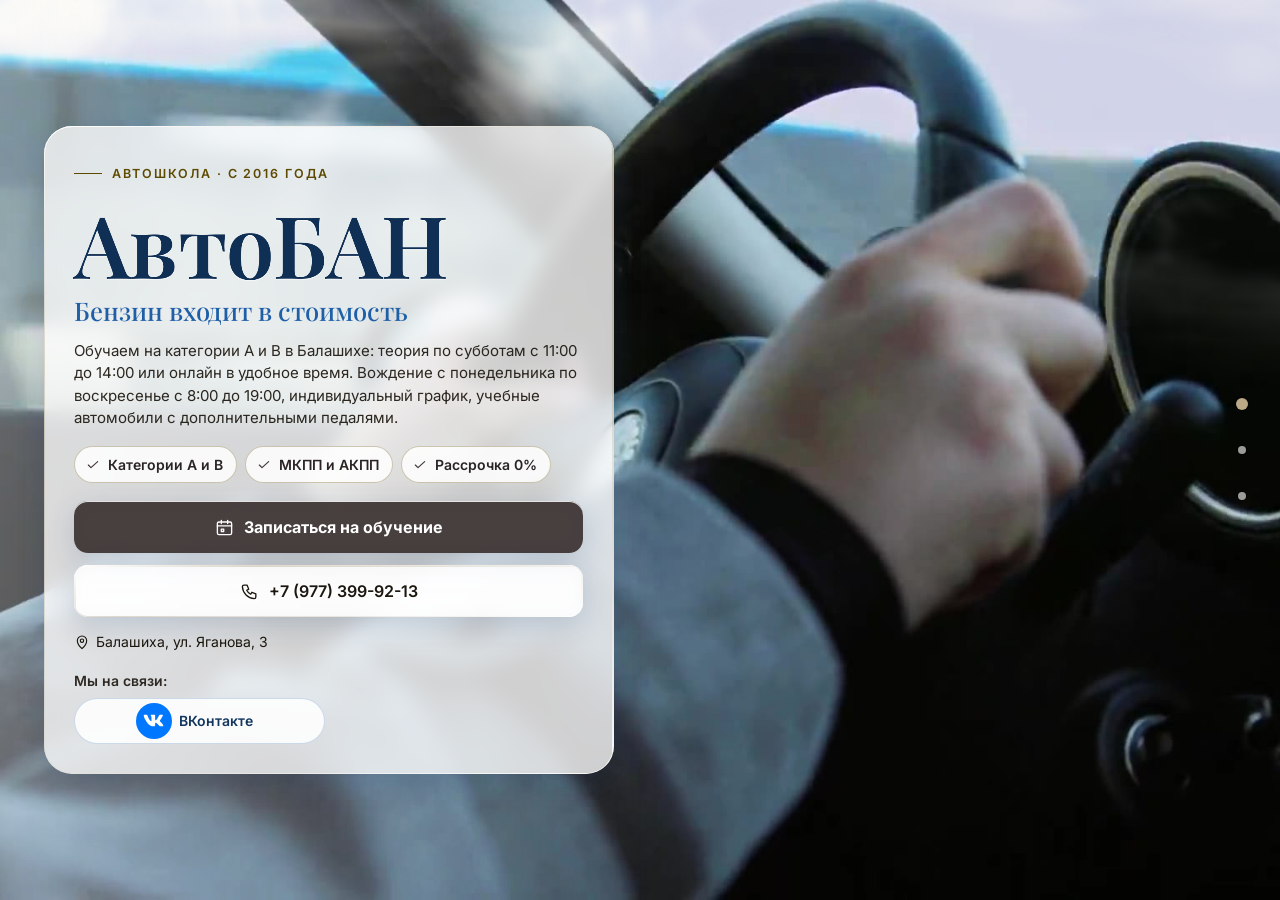
==== commit 054b0a7d: "Счётчик заходов без cookies и без IP" ====
--- a/index.html
+++ b/index.html
@@ -1855,5 +1855,7 @@
 <script src="js/title-b.js" defer></script>
 <script src="js/fit-title.js" defer></script>
 <script src="js/diag.js?v=1"></script>
+<!-- visits-counter: заход на сайт школы; без cookies и хранилища, IP не сохраняется; ?k=1 — наш просмотр -->
+<script>(function(){try{var q=location.search,s=(location.pathname.split('/')[1]||'').toLowerCase();if(!s)return;var n=0,done=false,iv=setInterval(function(){if(done)return;if(document.visibilityState==='visible')n++;if(n<3)return;done=true;clearInterval(iv);var u='https://rinazolotareva.ru/vseti-api/avto-hit?s='+encodeURIComponent(s)+'&k='+(/[?&]k=1\b/.test(q)?1:0)+'&w='+(navigator.webdriver?1:0)+'&m='+(/Mobi|Android|iPhone|iPad/i.test(navigator.userAgent)?1:0);if(!(navigator.sendBeacon&&navigator.sendBeacon(u)))new Image().src=u;},1000);}catch(e){}})();</script>
 </body>
 </html>
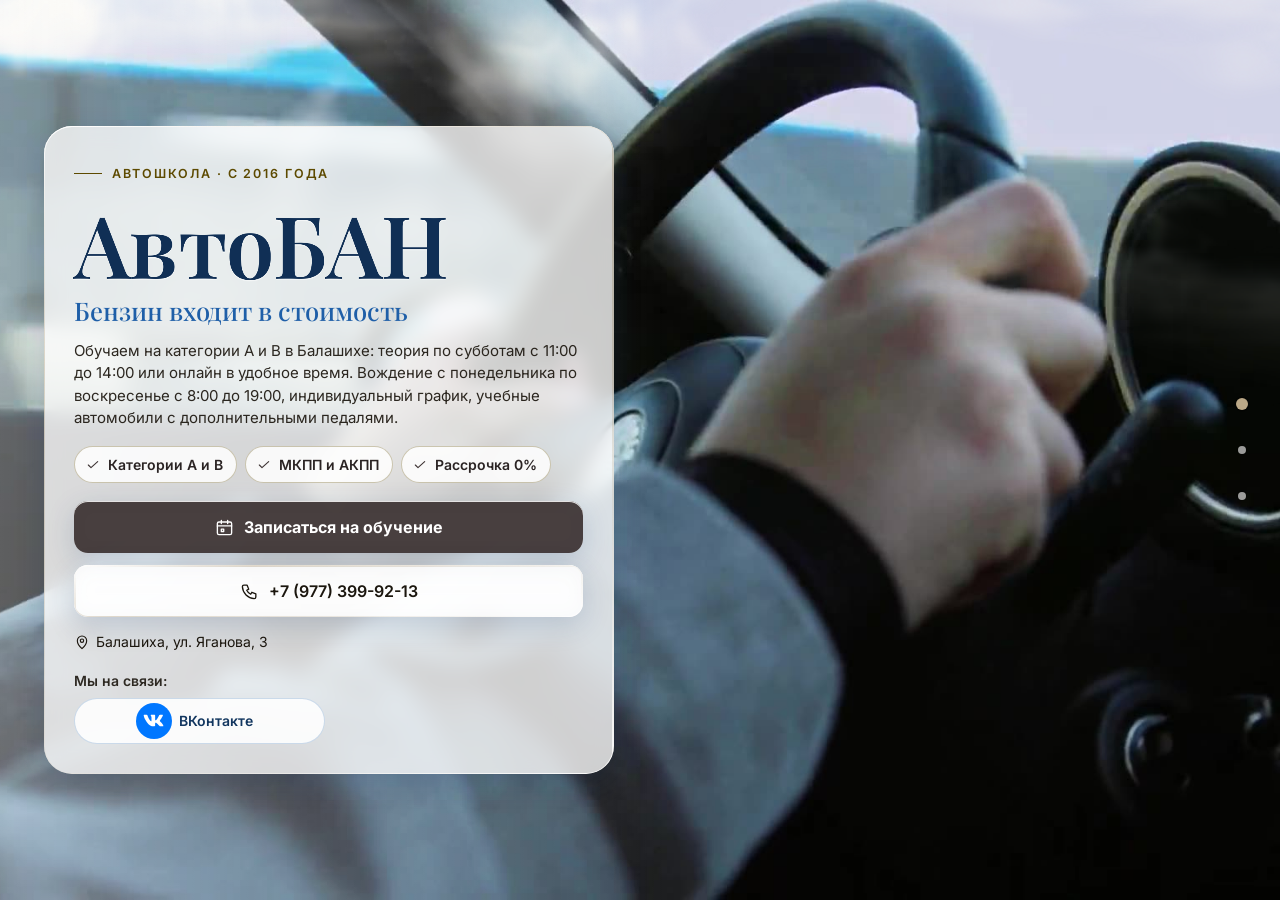
==== commit c126ae97: "Без чаек на первом экране" ====
--- a/index.html
+++ b/index.html
@@ -1851,7 +1851,6 @@
 </script>
 <script src="js/etalon.js" defer></script>
 <script src="js/clouds.js" defer></script>
-<script src="js/gulls.js" defer></script>
 <script src="js/title-b.js" defer></script>
 <script src="js/fit-title.js" defer></script>
 <script src="js/diag.js?v=1"></script>
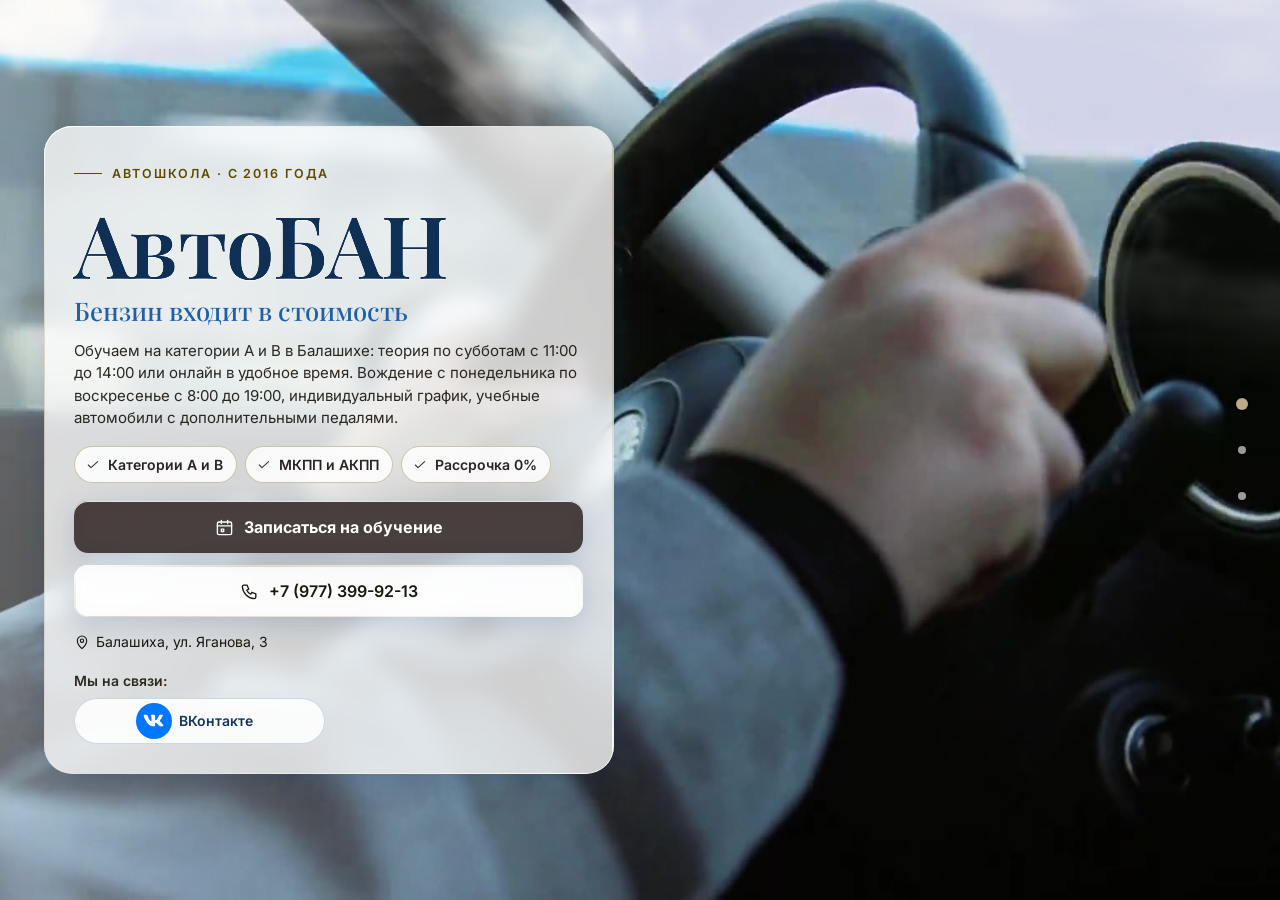
==== commit 22e4d020: "«Как нас найти»: за картой картинка города Co-Authored-By: Claude Opus 5.5 <noreply@anthropic.com>" ====
--- a/index.html
+++ b/index.html
@@ -606,6 +606,16 @@
 <link rel="stylesheet" href="css/nevo.css?v=20261112f">
 <link rel="stylesheet" href="css/school.css?v=1">
 <script type="application/ld+json">{"@context": "https://schema.org", "@type": "DrivingSchool", "name": "Автошкола «АвтоБАН»", "telephone": "+7 (977) 399-92-13", "email": "avto_ban2020@mail.ru", "sameAs": ["https://vk.com/avto_ban_school"], "address": {"@type": "PostalAddress", "streetAddress": "ул. Яганова, д. 3", "addressLocality": "Балашиха", "addressCountry": "RU"}, "geo": {"@type": "GeoCoordinates", "latitude": 55.8344229, "longitude": 37.9536183}, "department": [{"@type": "DrivingSchool", "name": "Автошкола «АвтоБАН» — ЖК «Пехра»", "telephone": "+7 (977) 399-92-13", "address": {"@type": "PostalAddress", "streetAddress": "ул. Яганова, д. 3 (учебный класс)", "addressLocality": "Балашиха", "addressCountry": "RU"}, "geo": {"@type": "GeoCoordinates", "latitude": 55.8344229, "longitude": 37.9536183}}, {"@type": "DrivingSchool", "name": "Автошкола «АвтоБАН» — Железнодорожный", "telephone": "+7 (977) 399-92-13", "address": {"@type": "PostalAddress", "streetAddress": "ул. Некрасова, д. 12", "addressLocality": "Балашиха", "addressCountry": "RU"}, "geo": {"@type": "GeoCoordinates", "latitude": 55.7490755, "longitude": 37.9988385}}], "hasOfferCatalog": {"@type": "OfferCatalog", "name": "Обучение вождению", "itemListElement": [{"@type": "Offer", "itemOffered": {"@type": "Course", "name": "B  — автомат — Стоимость"}, "price": "60000", "priceCurrency": "RUB"}, {"@type": "Offer", "itemOffered": {"@type": "Course", "name": "B  — механика — Стоимость"}, "price": "55000", "priceCurrency": "RUB"}, {"@type": "Offer", "itemOffered": {"@type": "Course", "name": "A  — мотоцикл — Стоимость"}, "price": "35000", "priceCurrency": "RUB"}, {"@type": "Offer", "itemOffered": {"@type": "Course", "name": "A+B  — Стоимость"}, "price": "80000", "priceCurrency": "RUB"}, {"@type": "Offer", "itemOffered": {"@type": "Course", "name": "Онлайн-теория  — Стоимость"}, "price": "55000", "priceCurrency": "RUB"}]}, "legalName": "Профессиональная образовательная автономная некоммерческая организация «АвтоБАН»"}</script>
+<style id="city-map-bg">
+/* Фон раздела «Как нас найти» — картинка города школы */
+#contacts .sec-bg{background:#1c2633}
+#contacts .sec-bg .a4bg{display:none}
+#contacts .sec-bg .city-bg{position:absolute;inset:0}
+#contacts .sec-bg .city-bg img{opacity:1;object-fit:cover;object-position:50% 60%}
+#contacts .sec-bg::after,html[data-theme="light"]:not([data-hc="1"]) #contacts .sec-bg::after{background:linear-gradient(180deg,rgba(10,22,40,.10) 0%,rgba(10,22,40,.30) 100%)}
+html[data-theme="dark"] #contacts .sec-bg::after{background:rgba(5,12,24,.55)}
+@media (max-width:760px){#contacts .sec-bg .city-bg img{object-position:50% 50%}}
+</style>
 </head>
 <body data-sec="0">
 <svg xmlns="http://www.w3.org/2000/svg" style="display:none" aria-hidden="true">
@@ -734,7 +744,7 @@
 
 <!-- contacts -->
     <section class="sec nk-sec" id="contacts" data-title="nav_contacts">
-      <div class="sec-bg" aria-hidden="true"><div class="a4bg vl-scheme" aria-hidden="true"><svg viewBox="0 0 1600 900" preserveAspectRatio="xMidYMid slice" focusable="false"><path class="vls-wave" d="M0 820 C 300 790, 700 850, 1000 810 S 1400 780, 1600 820M0 860 C 400 830, 800 890, 1600 850"/><path id="vlr1" class="vls-route" d="M460 183 Q896 328 1140 717"/><circle class="vls-ring" cx="460" cy="183" r="16" style="animation-delay:-0.00s"/><circle class="vls-pt" cx="460" cy="183" r="9"/><circle class="vls-ring" cx="1140" cy="717" r="16" style="animation-delay:-0.45s"/><circle class="vls-pt" cx="1140" cy="717" r="9"/><circle class="vls-hub" cx="460" cy="183" r="13"/><circle class="vls-dot" r="6"><animateMotion dur="4.9s" begin="-0.7s" repeatCount="indefinite"><mpath href="#vlr1"/></animateMotion></circle></svg></div></div>
+      <div class="sec-bg" aria-hidden="true"><picture class="city-bg"><source media="(max-width:760px)" srcset="img/city-bg-m.jpg"><img src="img/city-bg.jpg" alt="" loading="lazy" decoding="async"></picture><div class="a4bg vl-scheme" aria-hidden="true"><svg viewBox="0 0 1600 900" preserveAspectRatio="xMidYMid slice" focusable="false"><path class="vls-wave" d="M0 820 C 300 790, 700 850, 1000 810 S 1400 780, 1600 820M0 860 C 400 830, 800 890, 1600 850"/><path id="vlr1" class="vls-route" d="M460 183 Q896 328 1140 717"/><circle class="vls-ring" cx="460" cy="183" r="16" style="animation-delay:-0.00s"/><circle class="vls-pt" cx="460" cy="183" r="9"/><circle class="vls-ring" cx="1140" cy="717" r="16" style="animation-delay:-0.45s"/><circle class="vls-pt" cx="1140" cy="717" r="9"/><circle class="vls-hub" cx="460" cy="183" r="13"/><circle class="vls-dot" r="6"><animateMotion dur="4.9s" begin="-0.7s" repeatCount="indefinite"><mpath href="#vlr1"/></animateMotion></circle></svg></div></div>
       <div class="sec-scroll"><div class="wrap">
         <div class="sec-head glass glow"><span class="kicker rv" style="--i:0">Филиалы</span><h2 class="h2 rv" style="--i:1">Как нас найти</h2></div>
         <div class="contacts nk-contacts vl-contacts">
